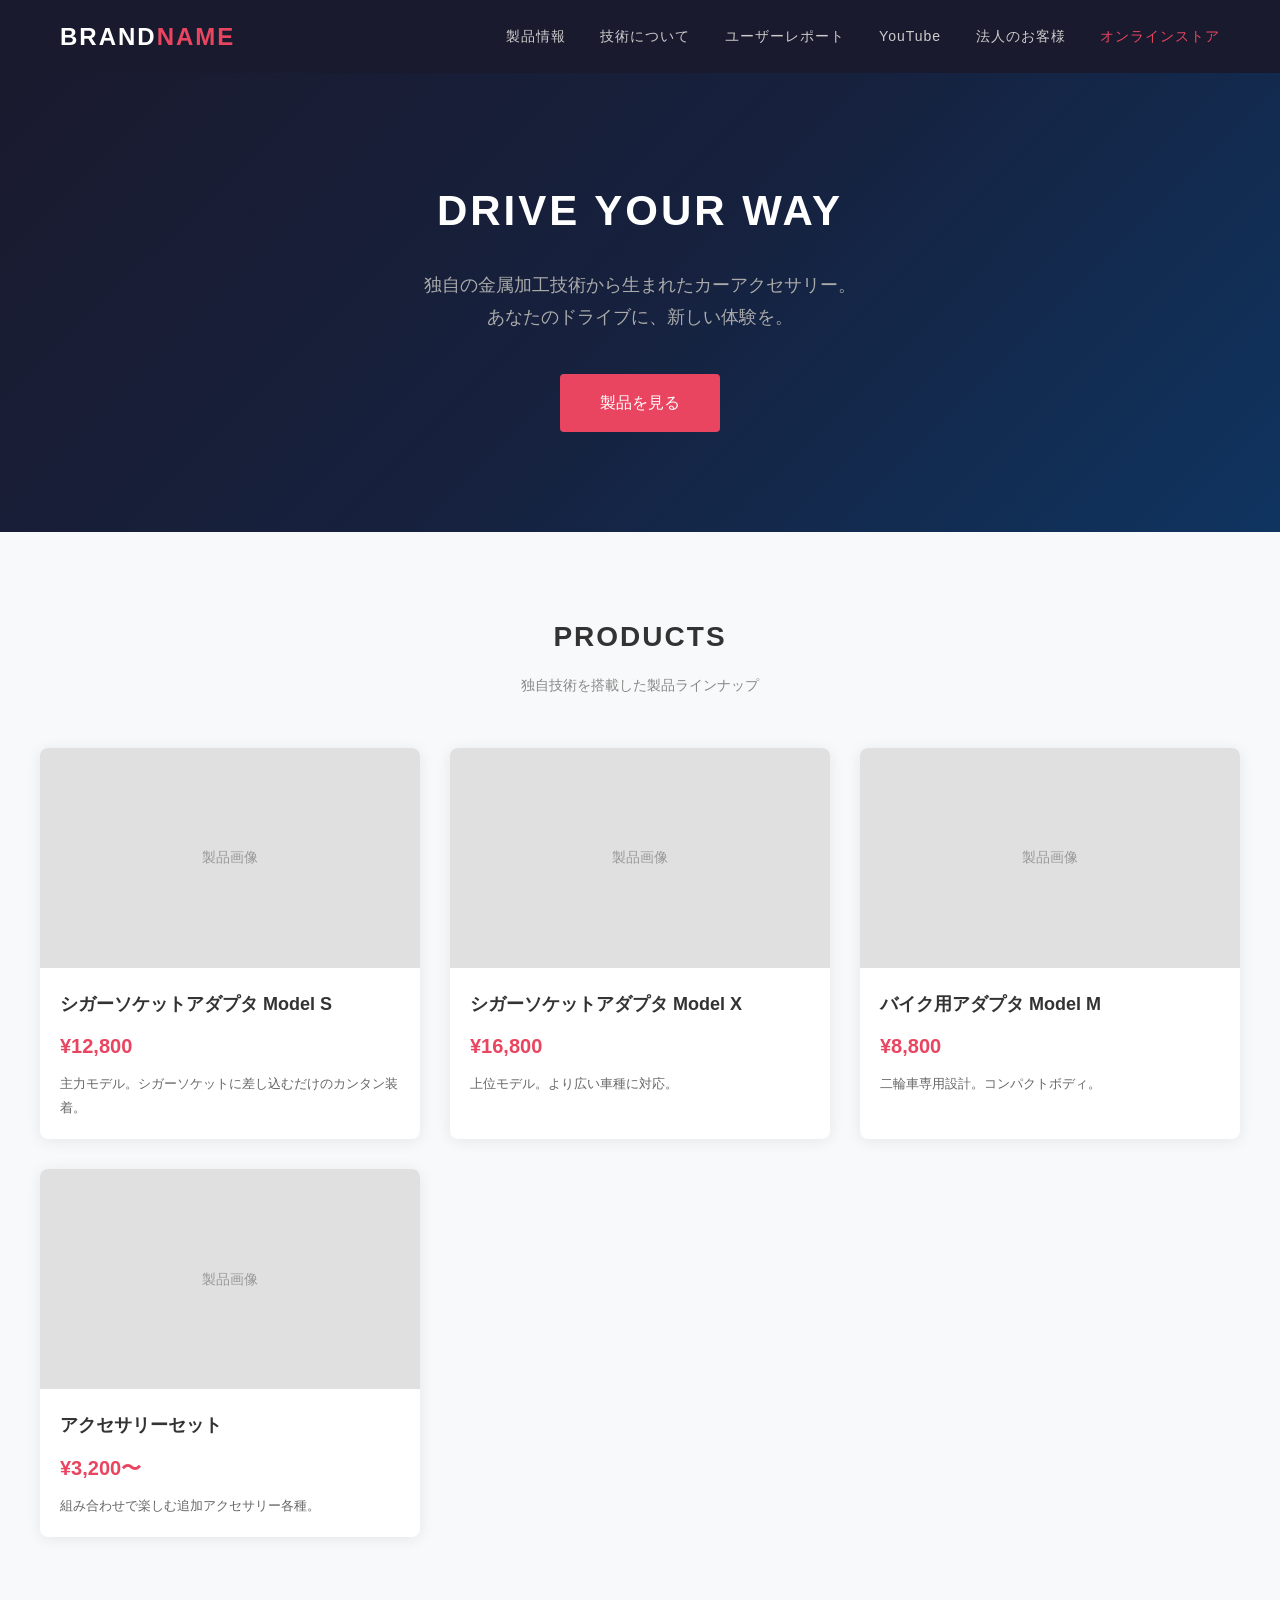
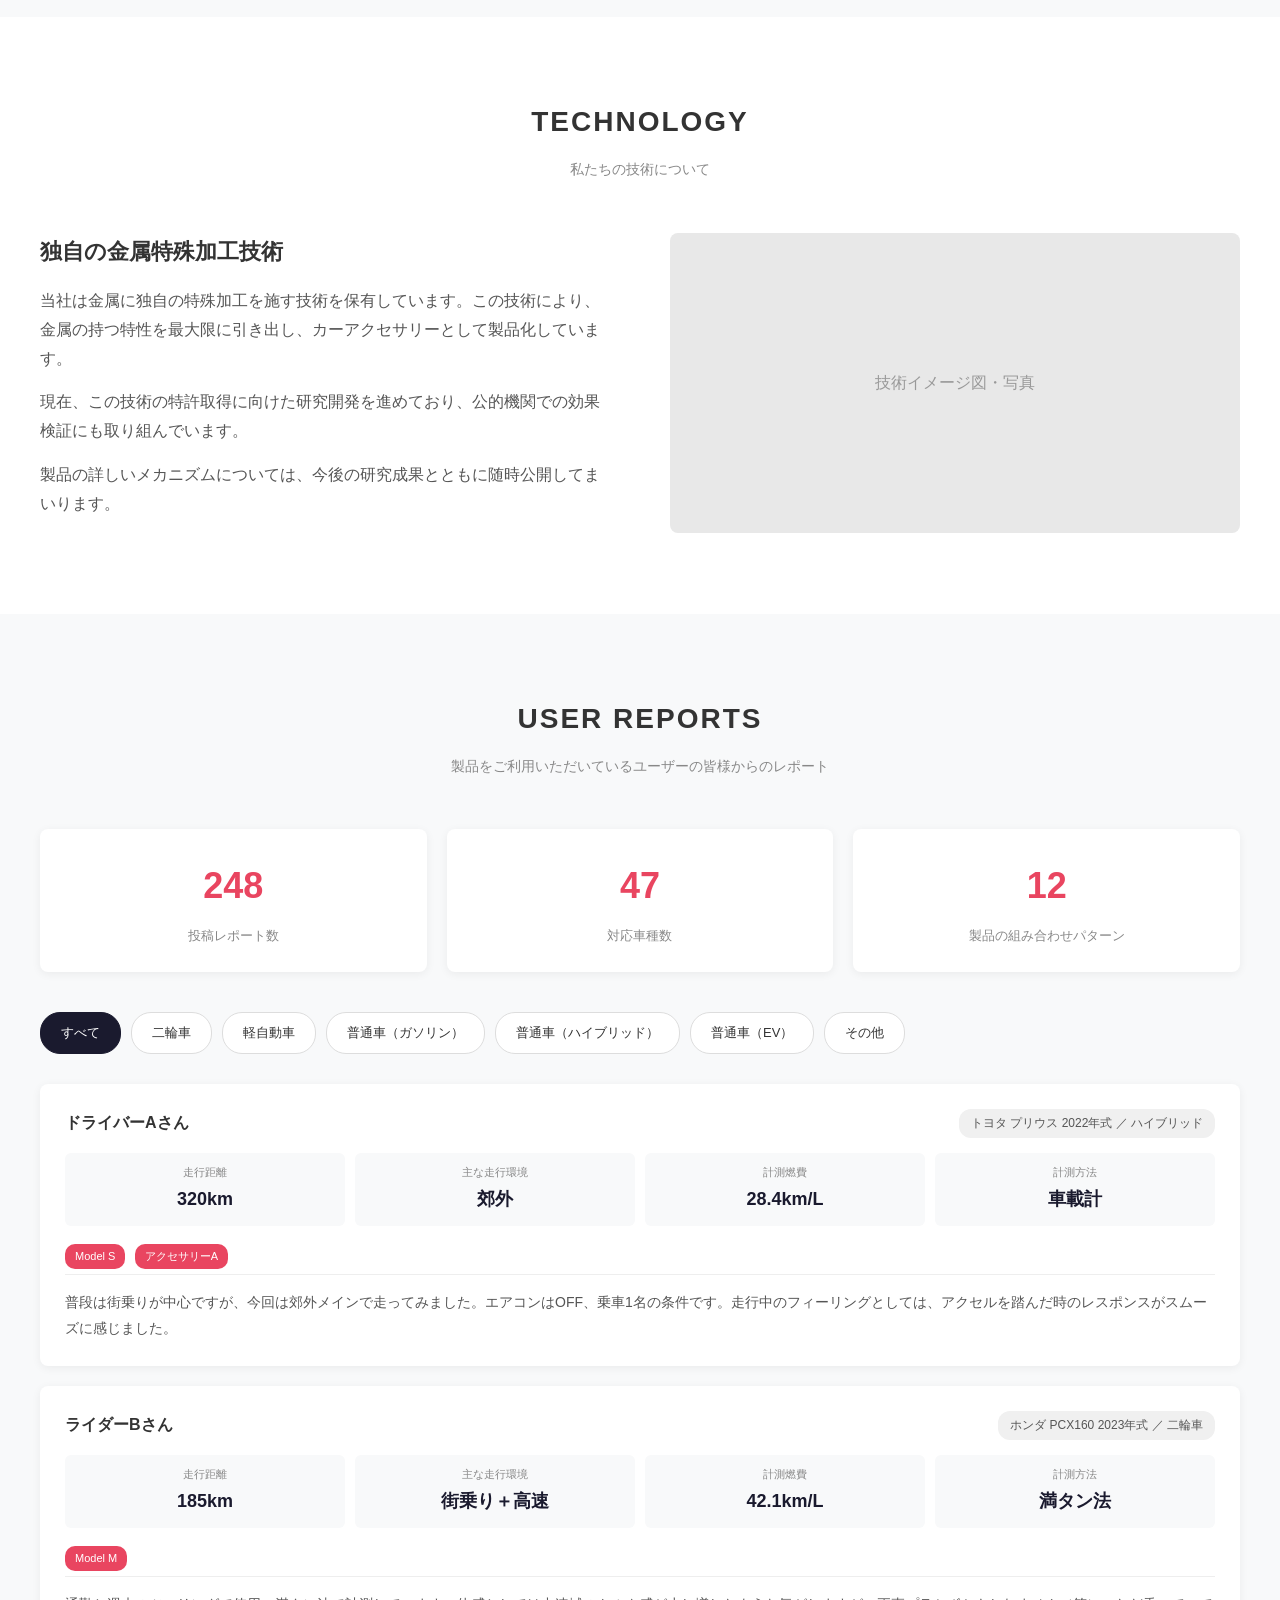
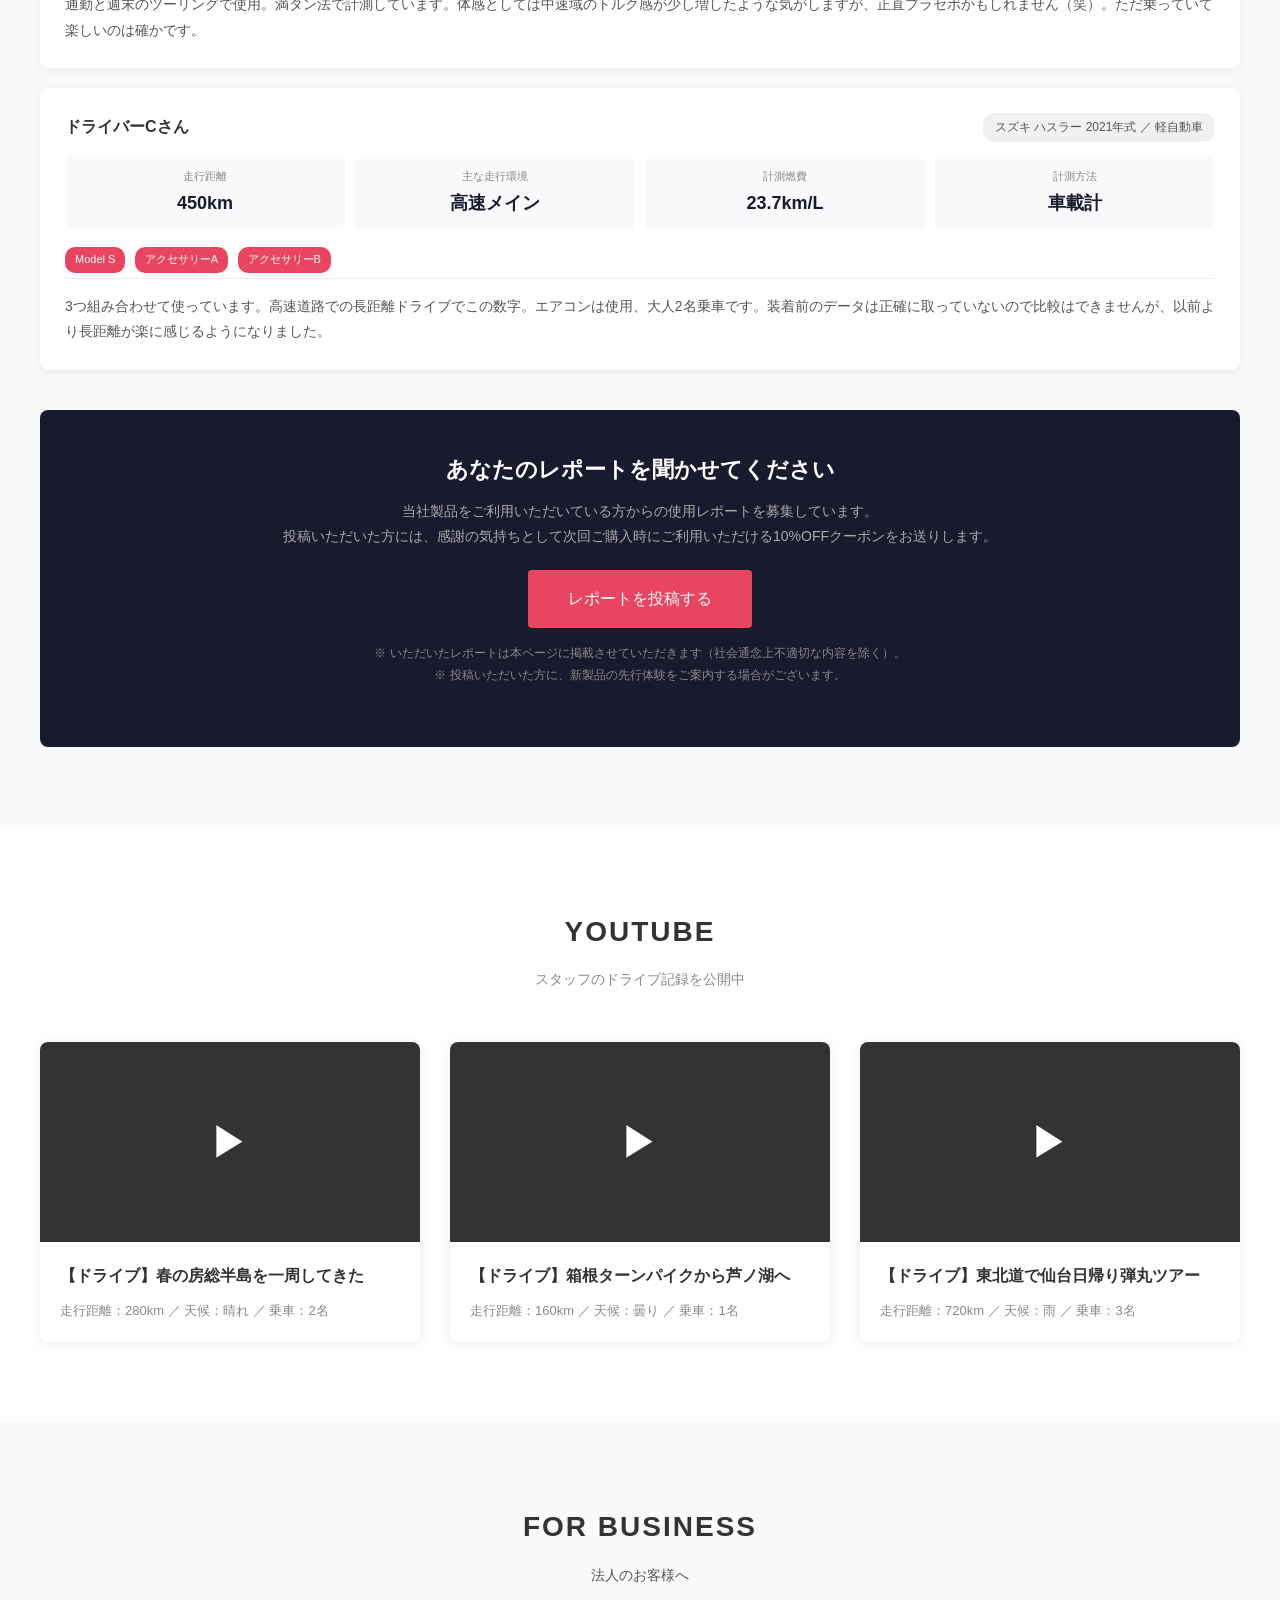
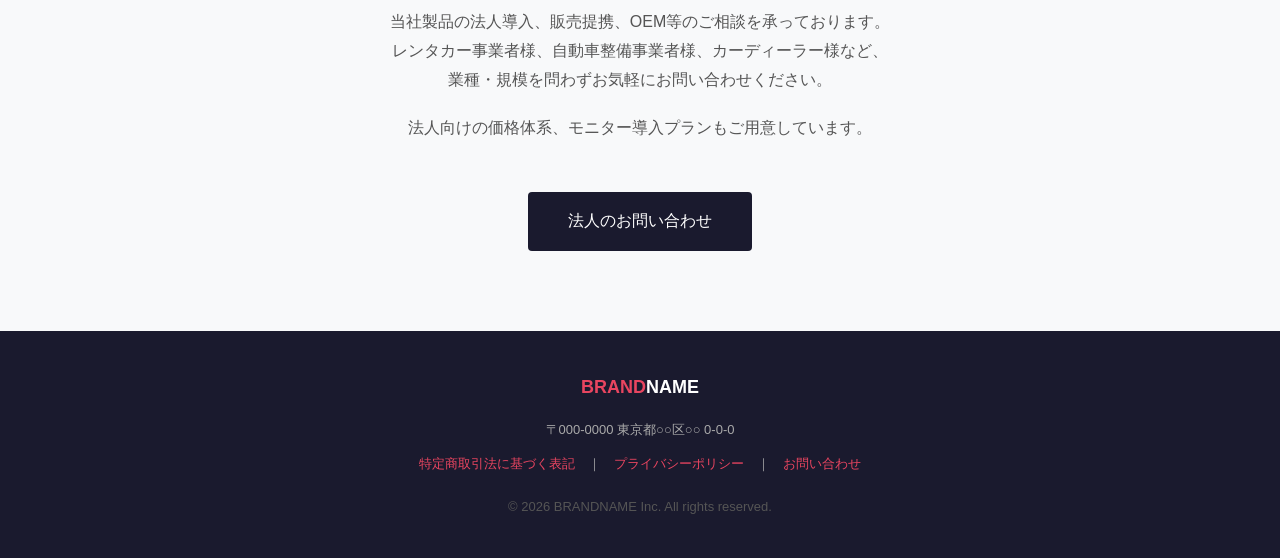
==== index.html @ f1cc8664 "Create index.html" ====
<!DOCTYPE html>
<html lang="ja">
<head>
<meta charset="UTF-8">
<meta name="viewport" content="width=device-width, initial-scale=1.0">
<title>【サンプル】ブランドサイト イメージ</title>
<style>
  * { margin: 0; padding: 0; box-sizing: border-box; }
  body { font-family: 'Helvetica Neue', Arial, 'Hiragino Kaku Gothic ProN', sans-serif; color: #333; line-height: 1.8; }
  
  /* ヘッダー */
  header { background: #1a1a2e; color: #fff; padding: 0; position: sticky; top: 0; z-index: 100; }
  .header-inner { max-width: 1200px; margin: 0 auto; display: flex; justify-content: space-between; align-items: center; padding: 15px 20px; }
  .logo { font-size: 24px; font-weight: bold; letter-spacing: 2px; color: #e94560; }
  .logo span { color: #fff; }
  nav a { color: #ccc; text-decoration: none; margin-left: 30px; font-size: 14px; letter-spacing: 1px; transition: color 0.3s; }
  nav a:hover { color: #e94560; }
  
  /* ヒーロー */
  .hero { background: linear-gradient(135deg, #1a1a2e 0%, #16213e 50%, #0f3460 100%); color: #fff; padding: 100px 20px; text-align: center; }
  .hero h1 { font-size: 42px; margin-bottom: 20px; letter-spacing: 3px; }
  .hero p { font-size: 18px; color: #aaa; max-width: 600px; margin: 0 auto 40px; }
  .hero-btn { display: inline-block; background: #e94560; color: #fff; padding: 15px 40px; text-decoration: none; border-radius: 4px; font-size: 16px; transition: background 0.3s; }
  .hero-btn:hover { background: #c73652; }
  
  /* セクション共通 */
  section { padding: 80px 20px; }
  .section-title { text-align: center; font-size: 28px; margin-bottom: 10px; letter-spacing: 2px; }
  .section-subtitle { text-align: center; color: #888; font-size: 14px; margin-bottom: 50px; }
  .container { max-width: 1200px; margin: 0 auto; }
  
  /* 製品セクション */
  .products-bg { background: #f8f9fa; }
  .product-grid { display: grid; grid-template-columns: repeat(auto-fit, minmax(280px, 1fr)); gap: 30px; }
  .product-card { background: #fff; border-radius: 8px; overflow: hidden; box-shadow: 0 2px 15px rgba(0,0,0,0.08); transition: transform 0.3s; }
  .product-card:hover { transform: translateY(-5px); }
  .product-img { width: 100%; height: 220px; background: #e0e0e0; display: flex; align-items: center; justify-content: center; color: #999; font-size: 14px; }
  .product-info { padding: 20px; }
  .product-info h3 { font-size: 18px; margin-bottom: 8px; }
  .product-info .price { color: #e94560; font-size: 20px; font-weight: bold; }
  .product-info p { color: #666; font-size: 13px; margin-top: 8px; }
  
  /* 技術セクション */
  .tech-content { display: flex; gap: 60px; align-items: center; flex-wrap: wrap; }
  .tech-text { flex: 1; min-width: 300px; }
  .tech-text h3 { font-size: 22px; margin-bottom: 15px; }
  .tech-text p { color: #555; margin-bottom: 15px; }
  .tech-visual { flex: 1; min-width: 300px; height: 300px; background: #e8e8e8; border-radius: 8px; display: flex; align-items: center; justify-content: center; color: #999; }
  
  /* ユーザーレポート（投稿コーナー） */
  .reports-bg { background: #f8f9fa; }
  .filter-bar { display: flex; gap: 10px; margin-bottom: 30px; flex-wrap: wrap; }
  .filter-btn { padding: 8px 20px; border: 1px solid #ddd; background: #fff; border-radius: 20px; cursor: pointer; font-size: 13px; transition: all 0.3s; }
  .filter-btn:hover, .filter-btn.active { background: #1a1a2e; color: #fff; border-color: #1a1a2e; }
  .report-list { display: grid; gap: 20px; }
  .report-card { background: #fff; border-radius: 8px; padding: 25px; box-shadow: 0 2px 10px rgba(0,0,0,0.06); }
  .report-header { display: flex; justify-content: space-between; align-items: center; margin-bottom: 15px; flex-wrap: wrap; gap: 10px; }
  .report-user { font-weight: bold; font-size: 16px; }
  .report-car { background: #f0f0f0; padding: 4px 12px; border-radius: 12px; font-size: 12px; color: #555; }
  .report-data { display: grid; grid-template-columns: repeat(auto-fit, minmax(150px, 1fr)); gap: 10px; margin-bottom: 15px; }
  .data-item { background: #f8f9fa; padding: 10px; border-radius: 6px; text-align: center; }
  .data-item .label { font-size: 11px; color: #888; }
  .data-item .value { font-size: 18px; font-weight: bold; color: #1a1a2e; }
  .report-comment { color: #555; font-size: 14px; border-top: 1px solid #eee; padding-top: 15px; }
  .report-products { margin-top: 10px; }
  .product-tag { display: inline-block; background: #e94560; color: #fff; padding: 3px 10px; border-radius: 10px; font-size: 11px; margin-right: 5px; margin-bottom: 5px; }
  .stats-summary { display: grid; grid-template-columns: repeat(auto-fit, minmax(200px, 1fr)); gap: 20px; margin-bottom: 40px; }
  .stat-card { background: #fff; border-radius: 8px; padding: 25px; text-align: center; box-shadow: 0 2px 10px rgba(0,0,0,0.06); }
  .stat-card .stat-number { font-size: 36px; font-weight: bold; color: #e94560; }
  .stat-card .stat-label { font-size: 13px; color: #888; margin-top: 5px; }
  .submit-banner { background: #1a1a2e; color: #fff; border-radius: 8px; padding: 40px; text-align: center; margin-top: 40px; }
  .submit-banner h3 { font-size: 22px; margin-bottom: 10px; }
  .submit-banner p { color: #aaa; margin-bottom: 20px; font-size: 14px; }
  .submit-banner .note { font-size: 12px; color: #888; margin-top: 15px; }
  
  /* BtoB */
  .btob-content { text-align: center; max-width: 700px; margin: 0 auto; }
  .btob-content p { color: #555; margin-bottom: 20px; }
  .btob-btn { display: inline-block; background: #1a1a2e; color: #fff; padding: 15px 40px; text-decoration: none; border-radius: 4px; font-size: 16px; transition: background 0.3s; }
  .btob-btn:hover { background: #0f3460; }
  
  /* YouTube */
  .yt-grid { display: grid; grid-template-columns: repeat(auto-fit, minmax(350px, 1fr)); gap: 30px; }
  .yt-card { background: #fff; border-radius: 8px; overflow: hidden; box-shadow: 0 2px 15px rgba(0,0,0,0.08); }
  .yt-thumb { width: 100%; height: 200px; background: #333; display: flex; align-items: center; justify-content: center; color: #fff; font-size: 40px; }
  .yt-info { padding: 20px; }
  .yt-info h3 { font-size: 16px; margin-bottom: 8px; }
  .yt-info p { color: #888; font-size: 13px; }
  
  /* フッター */
  footer { background: #1a1a2e; color: #aaa; padding: 40px 20px; text-align: center; font-size: 13px; }
  footer a { color: #e94560; text-decoration: none; }
  
  /* レスポンシブ */
  @media (max-width: 768px) {
    .hero h1 { font-size: 28px; }
    .header-inner { flex-direction: column; gap: 10px; }
    nav a { margin-left: 15px; font-size: 12px; }
    .tech-content { flex-direction: column; }
  }
</style>
</head>
<body>

<!-- ヘッダー -->
<header>
  <div class="header-inner">
    <div class="logo"><span>BRAND</span>NAME</div>
    <nav>
      <a href="#products">製品情報</a>
      <a href="#technology">技術について</a>
      <a href="#reports">ユーザーレポート</a>
      <a href="#youtube">YouTube</a>
      <a href="#btob">法人のお客様</a>
      <a href="#" style="color:#e94560;">オンラインストア</a>
    </nav>
  </div>
</header>

<!-- ヒーロー -->
<div class="hero">
  <h1>DRIVE YOUR WAY</h1>
  <p>独自の金属加工技術から生まれたカーアクセサリー。<br>あなたのドライブに、新しい体験を。</p>
  <a href="#products" class="hero-btn">製品を見る</a>
</div>

<!-- 製品セクション -->
<section id="products" class="products-bg">
  <div class="container">
    <h2 class="section-title">PRODUCTS</h2>
    <p class="section-subtitle">独自技術を搭載した製品ラインナップ</p>
    <div class="product-grid">
      <div class="product-card">
        <div class="product-img">製品画像</div>
        <div class="product-info">
          <h3>シガーソケットアダプタ Model S</h3>
          <div class="price">¥12,800</div>
          <p>主力モデル。シガーソケットに差し込むだけのカンタン装着。</p>
        </div>
      </div>
      <div class="product-card">
        <div class="product-img">製品画像</div>
        <div class="product-info">
          <h3>シガーソケットアダプタ Model X</h3>
          <div class="price">¥16,800</div>
          <p>上位モデル。より広い車種に対応。</p>
        </div>
      </div>
      <div class="product-card">
        <div class="product-img">製品画像</div>
        <div class="product-info">
          <h3>バイク用アダプタ Model M</h3>
          <div class="price">¥8,800</div>
          <p>二輪車専用設計。コンパクトボディ。</p>
        </div>
      </div>
      <div class="product-card">
        <div class="product-img">製品画像</div>
        <div class="product-info">
          <h3>アクセサリーセット</h3>
          <div class="price">¥3,200〜</div>
          <p>組み合わせで楽しむ追加アクセサリー各種。</p>
        </div>
      </div>
    </div>
  </div>
</section>

<!-- 技術セクション -->
<section id="technology">
  <div class="container">
    <h2 class="section-title">TECHNOLOGY</h2>
    <p class="section-subtitle">私たちの技術について</p>
    <div class="tech-content">
      <div class="tech-text">
        <h3>独自の金属特殊加工技術</h3>
        <p>当社は金属に独自の特殊加工を施す技術を保有しています。この技術により、金属の持つ特性を最大限に引き出し、カーアクセサリーとして製品化しています。</p>
        <p>現在、この技術の特許取得に向けた研究開発を進めており、公的機関での効果検証にも取り組んでいます。</p>
        <p>製品の詳しいメカニズムについては、今後の研究成果とともに随時公開してまいります。</p>
      </div>
      <div class="tech-visual">技術イメージ図・写真</div>
    </div>
  </div>
</section>

<!-- ユーザーレポート（投稿コーナー） -->
<section id="reports" class="reports-bg">
  <div class="container">
    <h2 class="section-title">USER REPORTS</h2>
    <p class="section-subtitle">製品をご利用いただいているユーザーの皆様からのレポート</p>
    
    <!-- 統計サマリー -->
    <div class="stats-summary">
      <div class="stat-card">
        <div class="stat-number">248</div>
        <div class="stat-label">投稿レポート数</div>
      </div>
      <div class="stat-card">
        <div class="stat-number">47</div>
        <div class="stat-label">対応車種数</div>
      </div>
      <div class="stat-card">
        <div class="stat-number">12</div>
        <div class="stat-label">製品の組み合わせパターン</div>
      </div>
    </div>

    <!-- フィルター -->
    <div class="filter-bar">
      <span class="filter-btn active">すべて</span>
      <span class="filter-btn">二輪車</span>
      <span class="filter-btn">軽自動車</span>
      <span class="filter-btn">普通車（ガソリン）</span>
      <span class="filter-btn">普通車（ハイブリッド）</span>
      <span class="filter-btn">普通車（EV）</span>
      <span class="filter-btn">その他</span>
    </div>
    
    <!-- レポート一覧 -->
    <div class="report-list">
      <div class="report-card">
        <div class="report-header">
          <span class="report-user">ドライバーAさん</span>
          <span class="report-car">トヨタ プリウス 2022年式 ／ ハイブリッド</span>
        </div>
        <div class="report-data">
          <div class="data-item">
            <div class="label">走行距離</div>
            <div class="value">320km</div>
          </div>
          <div class="data-item">
            <div class="label">主な走行環境</div>
            <div class="value">郊外</div>
          </div>
          <div class="data-item">
            <div class="label">計測燃費</div>
            <div class="value">28.4km/L</div>
          </div>
          <div class="data-item">
            <div class="label">計測方法</div>
            <div class="value">車載計</div>
          </div>
        </div>
        <div class="report-products">
          <span class="product-tag">Model S</span>
          <span class="product-tag">アクセサリーA</span>
        </div>
        <div class="report-comment">
          普段は街乗りが中心ですが、今回は郊外メインで走ってみました。エアコンはOFF、乗車1名の条件です。走行中のフィーリングとしては、アクセルを踏んだ時のレスポンスがスムーズに感じました。
        </div>
      </div>

      <div class="report-card">
        <div class="report-header">
          <span class="report-user">ライダーBさん</span>
          <span class="report-car">ホンダ PCX160 2023年式 ／ 二輪車</span>
        </div>
        <div class="report-data">
          <div class="data-item">
            <div class="label">走行距離</div>
            <div class="value">185km</div>
          </div>
          <div class="data-item">
            <div class="label">主な走行環境</div>
            <div class="value">街乗り＋高速</div>
          </div>
          <div class="data-item">
            <div class="label">計測燃費</div>
            <div class="value">42.1km/L</div>
          </div>
          <div class="data-item">
            <div class="label">計測方法</div>
            <div class="value">満タン法</div>
          </div>
        </div>
        <div class="report-products">
          <span class="product-tag">Model M</span>
        </div>
        <div class="report-comment">
          通勤と週末のツーリングで使用。満タン法で計測しています。体感としては中速域のトルク感が少し増したような気がしますが、正直プラセボかもしれません（笑）。ただ乗っていて楽しいのは確かです。
        </div>
      </div>

      <div class="report-card">
        <div class="report-header">
          <span class="report-user">ドライバーCさん</span>
          <span class="report-car">スズキ ハスラー 2021年式 ／ 軽自動車</span>
        </div>
        <div class="report-data">
          <div class="data-item">
            <div class="label">走行距離</div>
            <div class="value">450km</div>
          </div>
          <div class="data-item">
            <div class="label">主な走行環境</div>
            <div class="value">高速メイン</div>
          </div>
          <div class="data-item">
            <div class="label">計測燃費</div>
            <div class="value">23.7km/L</div>
          </div>
          <div class="data-item">
            <div class="label">計測方法</div>
            <div class="value">車載計</div>
          </div>
        </div>
        <div class="report-products">
          <span class="product-tag">Model S</span>
          <span class="product-tag">アクセサリーA</span>
          <span class="product-tag">アクセサリーB</span>
        </div>
        <div class="report-comment">
          3つ組み合わせて使っています。高速道路での長距離ドライブでこの数字。エアコンは使用、大人2名乗車です。装着前のデータは正確に取っていないので比較はできませんが、以前より長距離が楽に感じるようになりました。
        </div>
      </div>
    </div>

    <!-- 投稿募集バナー -->
    <div class="submit-banner">
      <h3>あなたのレポートを聞かせてください</h3>
      <p>当社製品をご利用いただいている方からの使用レポートを募集しています。<br>投稿いただいた方には、感謝の気持ちとして次回ご購入時にご利用いただける10%OFFクーポンをお送りします。</p>
      <a href="#" class="hero-btn">レポートを投稿する</a>
      <p class="note">※ いただいたレポートは本ページに掲載させていただきます（社会通念上不適切な内容を除く）。<br>※ 投稿いただいた方に、新製品の先行体験をご案内する場合がございます。</p>
    </div>
  </div>
</section>

<!-- YouTube -->
<section id="youtube">
  <div class="container">
    <h2 class="section-title">YOUTUBE</h2>
    <p class="section-subtitle">スタッフのドライブ記録を公開中</p>
    <div class="yt-grid">
      <div class="yt-card">
        <div class="yt-thumb">▶</div>
        <div class="yt-info">
          <h3>【ドライブ】春の房総半島を一周してきた</h3>
          <p>走行距離：280km ／ 天候：晴れ ／ 乗車：2名</p>
        </div>
      </div>
      <div class="yt-card">
        <div class="yt-thumb">▶</div>
        <div class="yt-info">
          <h3>【ドライブ】箱根ターンパイクから芦ノ湖へ</h3>
          <p>走行距離：160km ／ 天候：曇り ／ 乗車：1名</p>
        </div>
      </div>
      <div class="yt-card">
        <div class="yt-thumb">▶</div>
        <div class="yt-info">
          <h3>【ドライブ】東北道で仙台日帰り弾丸ツアー</h3>
          <p>走行距離：720km ／ 天候：雨 ／ 乗車：3名</p>
        </div>
      </div>
    </div>
  </div>
</section>

<!-- BtoB -->
<section id="btob" class="products-bg">
  <div class="container">
    <div class="btob-content">
      <h2 class="section-title">FOR BUSINESS</h2>
      <p class="section-subtitle">法人のお客様へ</p>
      <p>当社製品の法人導入、販売提携、OEM等のご相談を承っております。<br>レンタカー事業者様、自動車整備事業者様、カーディーラー様など、<br>業種・規模を問わずお気軽にお問い合わせください。</p>
      <p>法人向けの価格体系、モニター導入プランもご用意しています。</p>
      <br>
      <a href="#" class="btob-btn">法人のお問い合わせ</a>
    </div>
  </div>
</section>

<!-- フッター -->
<footer>
  <p style="margin-bottom:15px;"><span style="font-size:18px;font-weight:bold;color:#e94560;">BRAND</span><span style="font-size:18px;font-weight:bold;color:#fff;">NAME</span></p>
  <p>〒000-0000 東京都○○区○○ 0-0-0</p>
  <p style="margin-top:10px;"><a href="#">特定商取引法に基づく表記</a>　｜　<a href="#">プライバシーポリシー</a>　｜　<a href="#">お問い合わせ</a></p>
  <p style="margin-top:20px;color:#555;">© 2026 BRANDNAME Inc. All rights reserved.</p>
</footer>

</body>
</html>
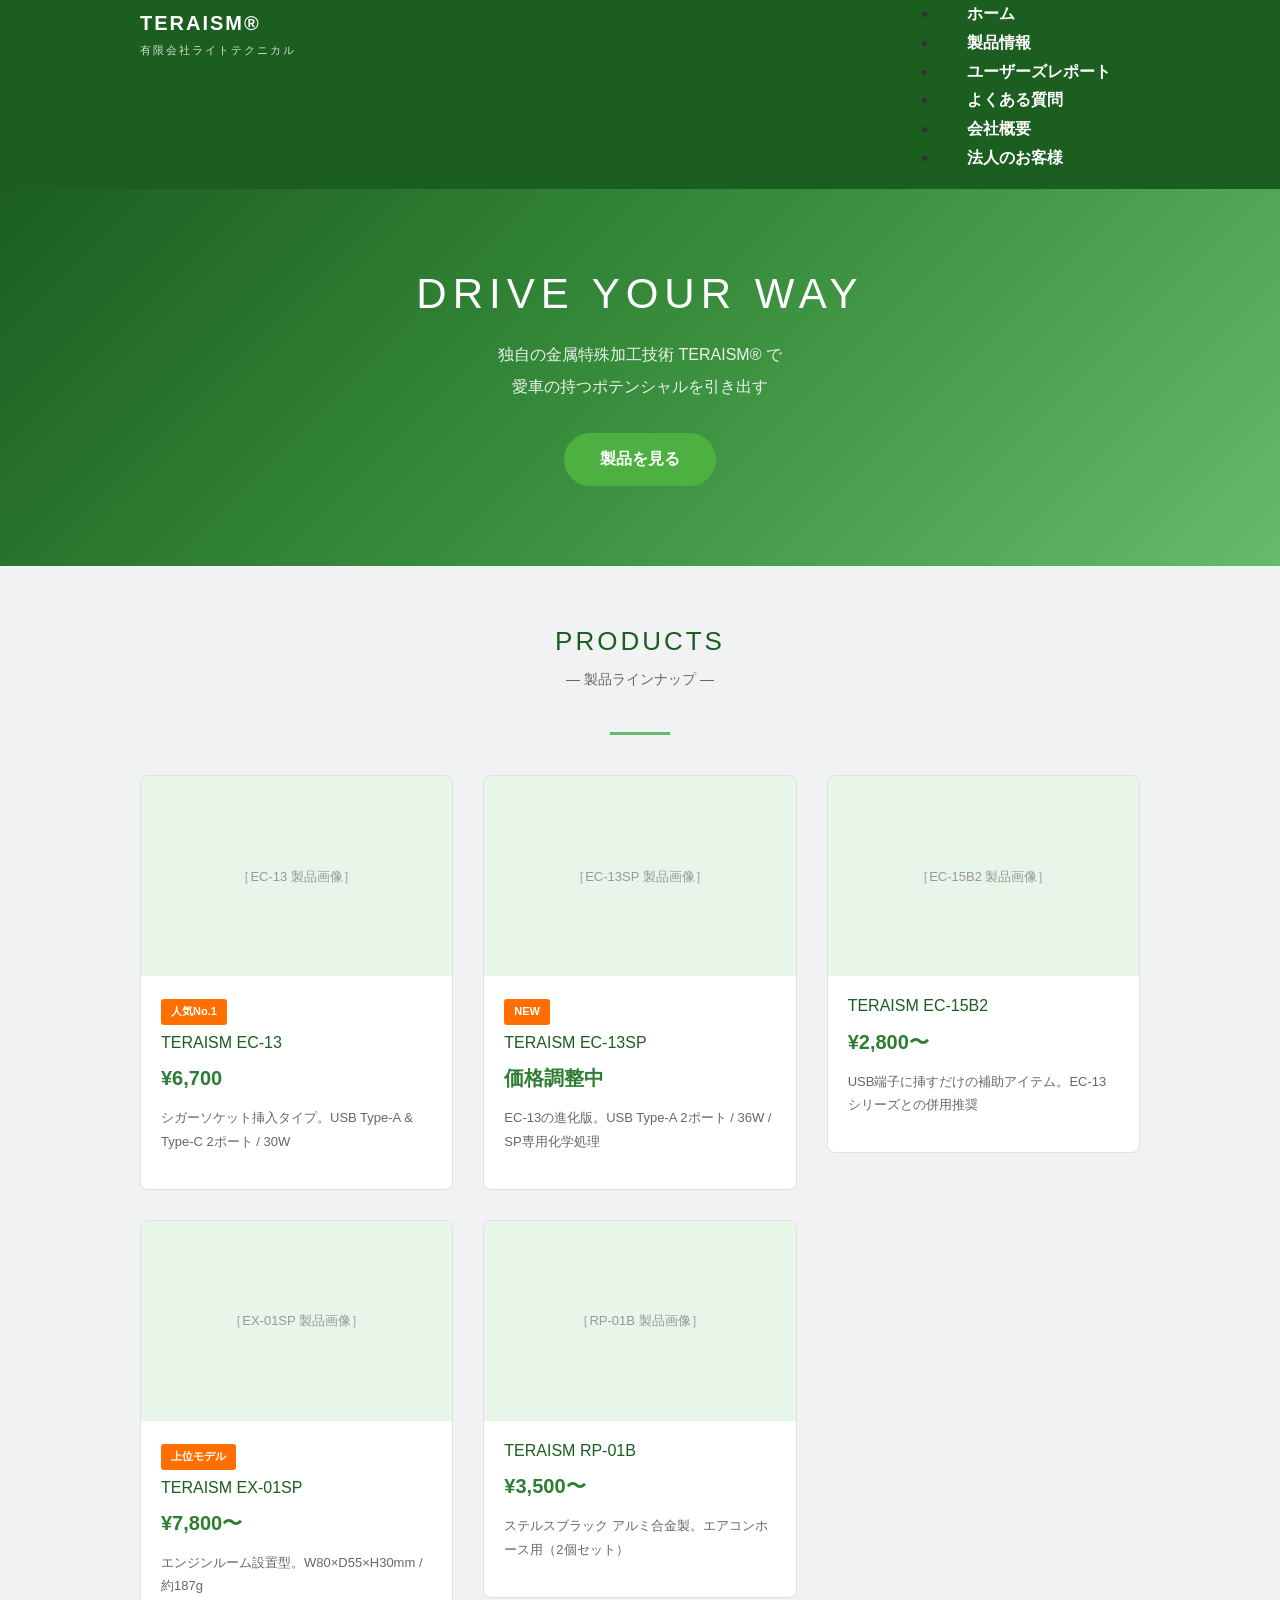
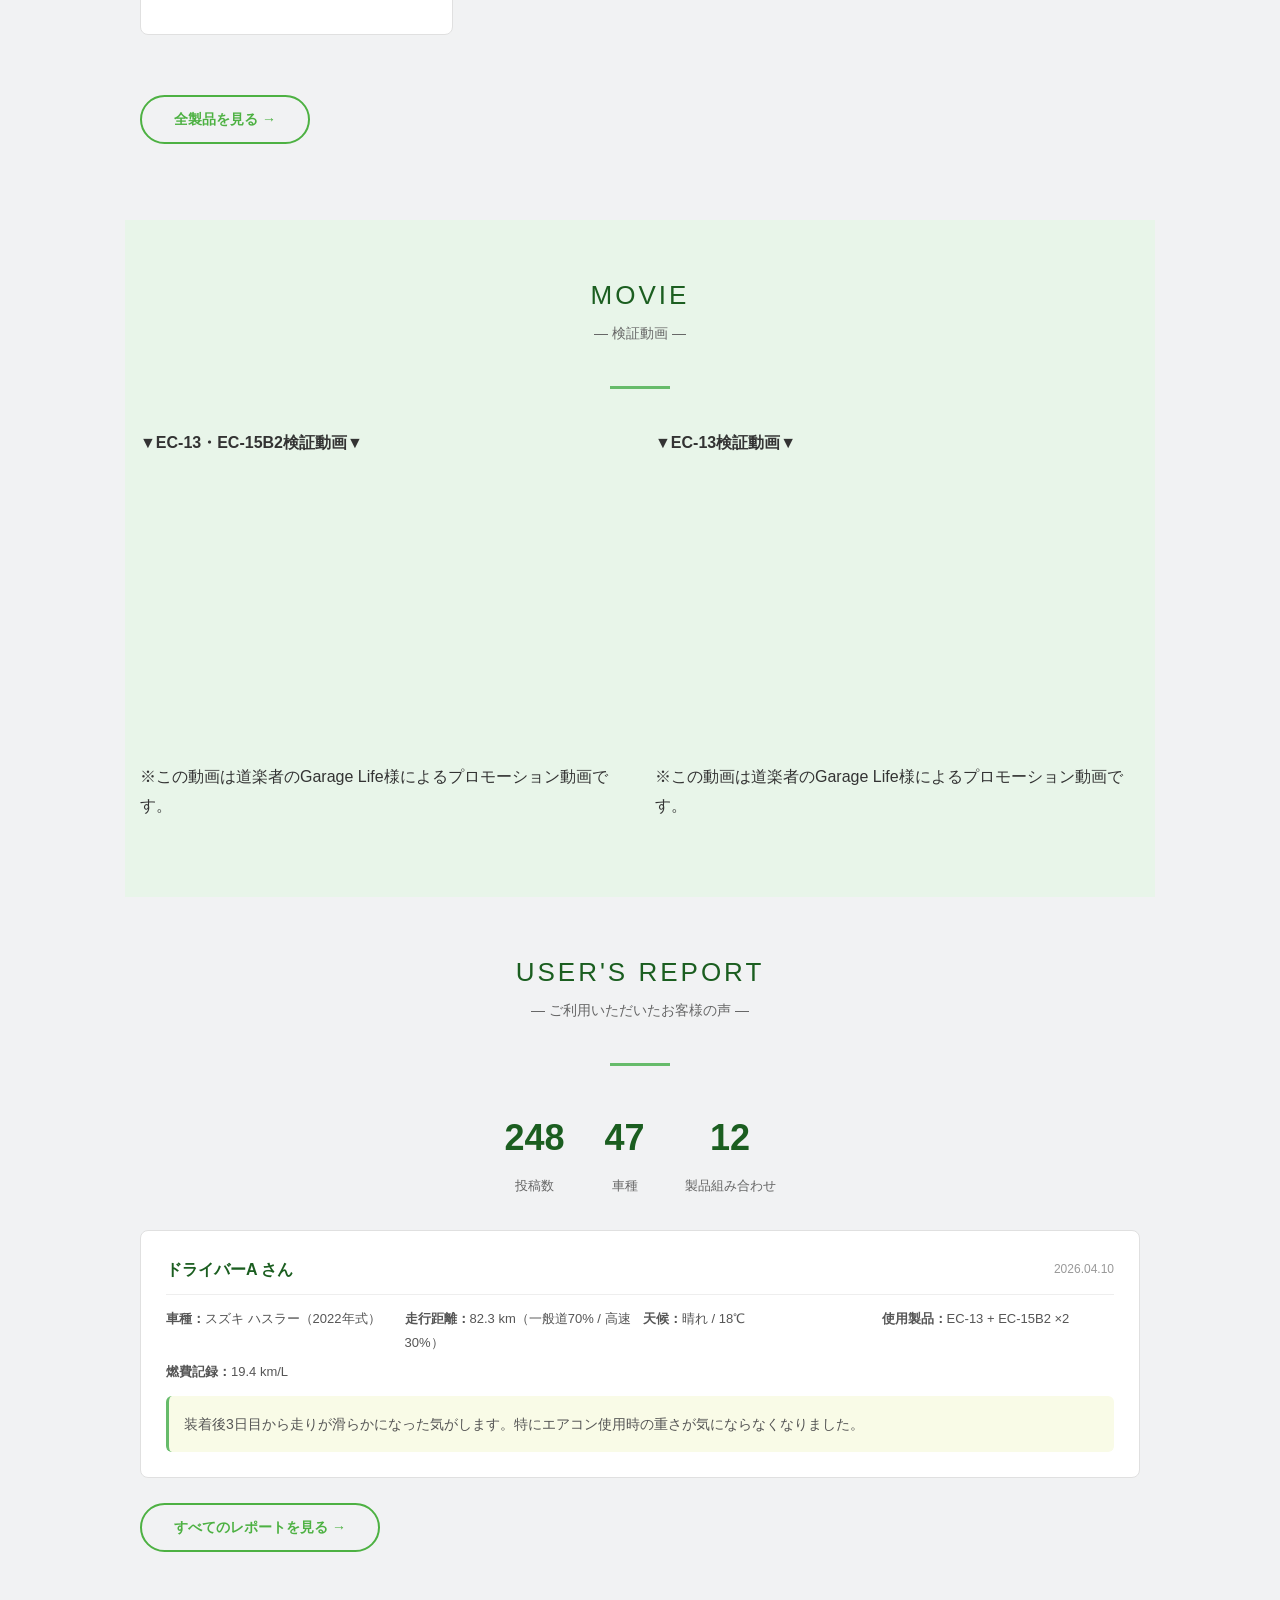
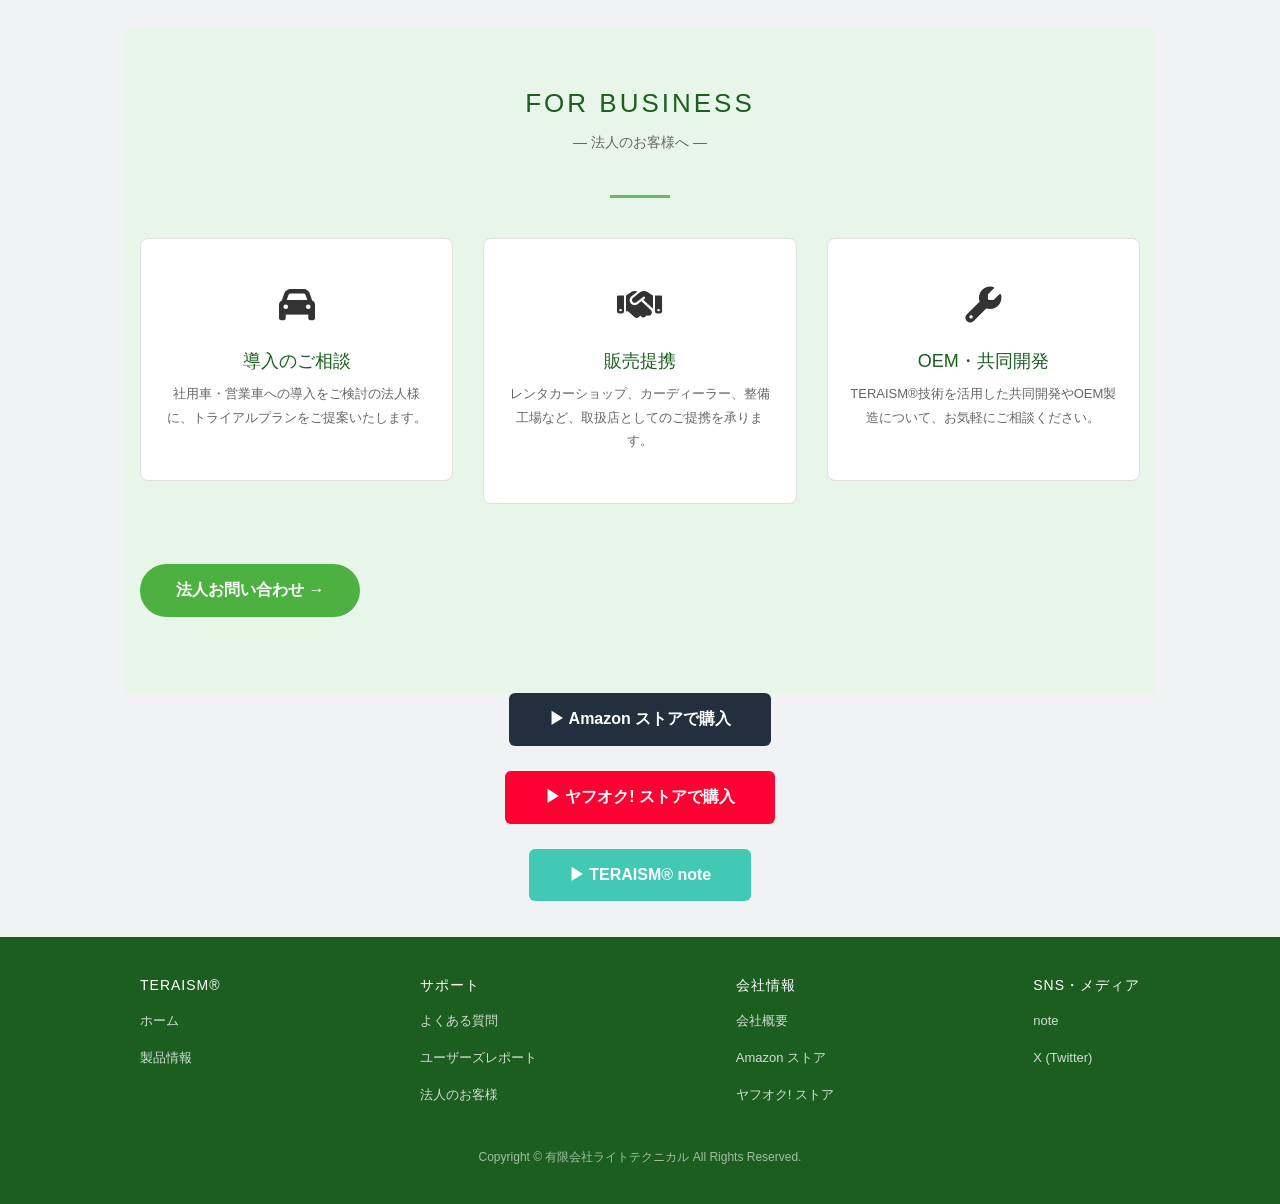
==== commit f5031f0b: "Add files via upload" ====
--- a/index.html
+++ b/index.html
@@ -1,382 +1,361 @@
-<!DOCTYPE html>
-<html lang="ja">
-<head>
-<meta charset="UTF-8">
-<meta name="viewport" content="width=device-width, initial-scale=1.0">
-<title>【サンプル】ブランドサイト イメージ</title>
-<style>
-  * { margin: 0; padding: 0; box-sizing: border-box; }
-  body { font-family: 'Helvetica Neue', Arial, 'Hiragino Kaku Gothic ProN', sans-serif; color: #333; line-height: 1.8; }
-  
-  /* ヘッダー */
-  header { background: #1a1a2e; color: #fff; padding: 0; position: sticky; top: 0; z-index: 100; }
-  .header-inner { max-width: 1200px; margin: 0 auto; display: flex; justify-content: space-between; align-items: center; padding: 15px 20px; }
-  .logo { font-size: 24px; font-weight: bold; letter-spacing: 2px; color: #e94560; }
-  .logo span { color: #fff; }
-  nav a { color: #ccc; text-decoration: none; margin-left: 30px; font-size: 14px; letter-spacing: 1px; transition: color 0.3s; }
-  nav a:hover { color: #e94560; }
-  
-  /* ヒーロー */
-  .hero { background: linear-gradient(135deg, #1a1a2e 0%, #16213e 50%, #0f3460 100%); color: #fff; padding: 100px 20px; text-align: center; }
-  .hero h1 { font-size: 42px; margin-bottom: 20px; letter-spacing: 3px; }
-  .hero p { font-size: 18px; color: #aaa; max-width: 600px; margin: 0 auto 40px; }
-  .hero-btn { display: inline-block; background: #e94560; color: #fff; padding: 15px 40px; text-decoration: none; border-radius: 4px; font-size: 16px; transition: background 0.3s; }
-  .hero-btn:hover { background: #c73652; }
-  
-  /* セクション共通 */
-  section { padding: 80px 20px; }
-  .section-title { text-align: center; font-size: 28px; margin-bottom: 10px; letter-spacing: 2px; }
-  .section-subtitle { text-align: center; color: #888; font-size: 14px; margin-bottom: 50px; }
-  .container { max-width: 1200px; margin: 0 auto; }
-  
-  /* 製品セクション */
-  .products-bg { background: #f8f9fa; }
-  .product-grid { display: grid; grid-template-columns: repeat(auto-fit, minmax(280px, 1fr)); gap: 30px; }
-  .product-card { background: #fff; border-radius: 8px; overflow: hidden; box-shadow: 0 2px 15px rgba(0,0,0,0.08); transition: transform 0.3s; }
-  .product-card:hover { transform: translateY(-5px); }
-  .product-img { width: 100%; height: 220px; background: #e0e0e0; display: flex; align-items: center; justify-content: center; color: #999; font-size: 14px; }
-  .product-info { padding: 20px; }
-  .product-info h3 { font-size: 18px; margin-bottom: 8px; }
-  .product-info .price { color: #e94560; font-size: 20px; font-weight: bold; }
-  .product-info p { color: #666; font-size: 13px; margin-top: 8px; }
-  
-  /* 技術セクション */
-  .tech-content { display: flex; gap: 60px; align-items: center; flex-wrap: wrap; }
-  .tech-text { flex: 1; min-width: 300px; }
-  .tech-text h3 { font-size: 22px; margin-bottom: 15px; }
-  .tech-text p { color: #555; margin-bottom: 15px; }
-  .tech-visual { flex: 1; min-width: 300px; height: 300px; background: #e8e8e8; border-radius: 8px; display: flex; align-items: center; justify-content: center; color: #999; }
-  
-  /* ユーザーレポート（投稿コーナー） */
-  .reports-bg { background: #f8f9fa; }
-  .filter-bar { display: flex; gap: 10px; margin-bottom: 30px; flex-wrap: wrap; }
-  .filter-btn { padding: 8px 20px; border: 1px solid #ddd; background: #fff; border-radius: 20px; cursor: pointer; font-size: 13px; transition: all 0.3s; }
-  .filter-btn:hover, .filter-btn.active { background: #1a1a2e; color: #fff; border-color: #1a1a2e; }
-  .report-list { display: grid; gap: 20px; }
-  .report-card { background: #fff; border-radius: 8px; padding: 25px; box-shadow: 0 2px 10px rgba(0,0,0,0.06); }
-  .report-header { display: flex; justify-content: space-between; align-items: center; margin-bottom: 15px; flex-wrap: wrap; gap: 10px; }
-  .report-user { font-weight: bold; font-size: 16px; }
-  .report-car { background: #f0f0f0; padding: 4px 12px; border-radius: 12px; font-size: 12px; color: #555; }
-  .report-data { display: grid; grid-template-columns: repeat(auto-fit, minmax(150px, 1fr)); gap: 10px; margin-bottom: 15px; }
-  .data-item { background: #f8f9fa; padding: 10px; border-radius: 6px; text-align: center; }
-  .data-item .label { font-size: 11px; color: #888; }
-  .data-item .value { font-size: 18px; font-weight: bold; color: #1a1a2e; }
-  .report-comment { color: #555; font-size: 14px; border-top: 1px solid #eee; padding-top: 15px; }
-  .report-products { margin-top: 10px; }
-  .product-tag { display: inline-block; background: #e94560; color: #fff; padding: 3px 10px; border-radius: 10px; font-size: 11px; margin-right: 5px; margin-bottom: 5px; }
-  .stats-summary { display: grid; grid-template-columns: repeat(auto-fit, minmax(200px, 1fr)); gap: 20px; margin-bottom: 40px; }
-  .stat-card { background: #fff; border-radius: 8px; padding: 25px; text-align: center; box-shadow: 0 2px 10px rgba(0,0,0,0.06); }
-  .stat-card .stat-number { font-size: 36px; font-weight: bold; color: #e94560; }
-  .stat-card .stat-label { font-size: 13px; color: #888; margin-top: 5px; }
-  .submit-banner { background: #1a1a2e; color: #fff; border-radius: 8px; padding: 40px; text-align: center; margin-top: 40px; }
-  .submit-banner h3 { font-size: 22px; margin-bottom: 10px; }
-  .submit-banner p { color: #aaa; margin-bottom: 20px; font-size: 14px; }
-  .submit-banner .note { font-size: 12px; color: #888; margin-top: 15px; }
-  
-  /* BtoB */
-  .btob-content { text-align: center; max-width: 700px; margin: 0 auto; }
-  .btob-content p { color: #555; margin-bottom: 20px; }
-  .btob-btn { display: inline-block; background: #1a1a2e; color: #fff; padding: 15px 40px; text-decoration: none; border-radius: 4px; font-size: 16px; transition: background 0.3s; }
-  .btob-btn:hover { background: #0f3460; }
-  
-  /* YouTube */
-  .yt-grid { display: grid; grid-template-columns: repeat(auto-fit, minmax(350px, 1fr)); gap: 30px; }
-  .yt-card { background: #fff; border-radius: 8px; overflow: hidden; box-shadow: 0 2px 15px rgba(0,0,0,0.08); }
-  .yt-thumb { width: 100%; height: 200px; background: #333; display: flex; align-items: center; justify-content: center; color: #fff; font-size: 40px; }
-  .yt-info { padding: 20px; }
-  .yt-info h3 { font-size: 16px; margin-bottom: 8px; }
-  .yt-info p { color: #888; font-size: 13px; }
-  
-  /* フッター */
-  footer { background: #1a1a2e; color: #aaa; padding: 40px 20px; text-align: center; font-size: 13px; }
-  footer a { color: #e94560; text-decoration: none; }
-  
-  /* レスポンシブ */
-  @media (max-width: 768px) {
-    .hero h1 { font-size: 28px; }
-    .header-inner { flex-direction: column; gap: 10px; }
-    nav a { margin-left: 15px; font-size: 12px; }
-    .tech-content { flex-direction: column; }
-  }
-</style>
-</head>
-<body>
-
-<!-- ヘッダー -->
-<header>
-  <div class="header-inner">
-    <div class="logo"><span>BRAND</span>NAME</div>
-    <nav>
-      <a href="#products">製品情報</a>
-      <a href="#technology">技術について</a>
-      <a href="#reports">ユーザーレポート</a>
-      <a href="#youtube">YouTube</a>
-      <a href="#btob">法人のお客様</a>
-      <a href="#" style="color:#e94560;">オンラインストア</a>
-    </nav>
-  </div>
-</header>
-
-<!-- ヒーロー -->
-<div class="hero">
-  <h1>DRIVE YOUR WAY</h1>
-  <p>独自の金属加工技術から生まれたカーアクセサリー。<br>あなたのドライブに、新しい体験を。</p>
-  <a href="#products" class="hero-btn">製品を見る</a>
-</div>
-
-<!-- 製品セクション -->
-<section id="products" class="products-bg">
-  <div class="container">
-    <h2 class="section-title">PRODUCTS</h2>
-    <p class="section-subtitle">独自技術を搭載した製品ラインナップ</p>
-    <div class="product-grid">
-      <div class="product-card">
-        <div class="product-img">製品画像</div>
-        <div class="product-info">
-          <h3>シガーソケットアダプタ Model S</h3>
-          <div class="price">¥12,800</div>
-          <p>主力モデル。シガーソケットに差し込むだけのカンタン装着。</p>
-        </div>
-      </div>
-      <div class="product-card">
-        <div class="product-img">製品画像</div>
-        <div class="product-info">
-          <h3>シガーソケットアダプタ Model X</h3>
-          <div class="price">¥16,800</div>
-          <p>上位モデル。より広い車種に対応。</p>
-        </div>
-      </div>
-      <div class="product-card">
-        <div class="product-img">製品画像</div>
-        <div class="product-info">
-          <h3>バイク用アダプタ Model M</h3>
-          <div class="price">¥8,800</div>
-          <p>二輪車専用設計。コンパクトボディ。</p>
-        </div>
-      </div>
-      <div class="product-card">
-        <div class="product-img">製品画像</div>
-        <div class="product-info">
-          <h3>アクセサリーセット</h3>
-          <div class="price">¥3,200〜</div>
-          <p>組み合わせで楽しむ追加アクセサリー各種。</p>
-        </div>
-      </div>
-    </div>
-  </div>
-</section>
-
-<!-- 技術セクション -->
-<section id="technology">
-  <div class="container">
-    <h2 class="section-title">TECHNOLOGY</h2>
-    <p class="section-subtitle">私たちの技術について</p>
-    <div class="tech-content">
-      <div class="tech-text">
-        <h3>独自の金属特殊加工技術</h3>
-        <p>当社は金属に独自の特殊加工を施す技術を保有しています。この技術により、金属の持つ特性を最大限に引き出し、カーアクセサリーとして製品化しています。</p>
-        <p>現在、この技術の特許取得に向けた研究開発を進めており、公的機関での効果検証にも取り組んでいます。</p>
-        <p>製品の詳しいメカニズムについては、今後の研究成果とともに随時公開してまいります。</p>
-      </div>
-      <div class="tech-visual">技術イメージ図・写真</div>
-    </div>
-  </div>
-</section>
-
-<!-- ユーザーレポート（投稿コーナー） -->
-<section id="reports" class="reports-bg">
-  <div class="container">
-    <h2 class="section-title">USER REPORTS</h2>
-    <p class="section-subtitle">製品をご利用いただいているユーザーの皆様からのレポート</p>
-    
-    <!-- 統計サマリー -->
-    <div class="stats-summary">
-      <div class="stat-card">
-        <div class="stat-number">248</div>
-        <div class="stat-label">投稿レポート数</div>
-      </div>
-      <div class="stat-card">
-        <div class="stat-number">47</div>
-        <div class="stat-label">対応車種数</div>
-      </div>
-      <div class="stat-card">
-        <div class="stat-number">12</div>
-        <div class="stat-label">製品の組み合わせパターン</div>
-      </div>
-    </div>
-
-    <!-- フィルター -->
-    <div class="filter-bar">
-      <span class="filter-btn active">すべて</span>
-      <span class="filter-btn">二輪車</span>
-      <span class="filter-btn">軽自動車</span>
-      <span class="filter-btn">普通車（ガソリン）</span>
-      <span class="filter-btn">普通車（ハイブリッド）</span>
-      <span class="filter-btn">普通車（EV）</span>
-      <span class="filter-btn">その他</span>
-    </div>
-    
-    <!-- レポート一覧 -->
-    <div class="report-list">
-      <div class="report-card">
-        <div class="report-header">
-          <span class="report-user">ドライバーAさん</span>
-          <span class="report-car">トヨタ プリウス 2022年式 ／ ハイブリッド</span>
-        </div>
-        <div class="report-data">
-          <div class="data-item">
-            <div class="label">走行距離</div>
-            <div class="value">320km</div>
-          </div>
-          <div class="data-item">
-            <div class="label">主な走行環境</div>
-            <div class="value">郊外</div>
-          </div>
-          <div class="data-item">
-            <div class="label">計測燃費</div>
-            <div class="value">28.4km/L</div>
-          </div>
-          <div class="data-item">
-            <div class="label">計測方法</div>
-            <div class="value">車載計</div>
-          </div>
-        </div>
-        <div class="report-products">
-          <span class="product-tag">Model S</span>
-          <span class="product-tag">アクセサリーA</span>
-        </div>
-        <div class="report-comment">
-          普段は街乗りが中心ですが、今回は郊外メインで走ってみました。エアコンはOFF、乗車1名の条件です。走行中のフィーリングとしては、アクセルを踏んだ時のレスポンスがスムーズに感じました。
-        </div>
-      </div>
-
-      <div class="report-card">
-        <div class="report-header">
-          <span class="report-user">ライダーBさん</span>
-          <span class="report-car">ホンダ PCX160 2023年式 ／ 二輪車</span>
-        </div>
-        <div class="report-data">
-          <div class="data-item">
-            <div class="label">走行距離</div>
-            <div class="value">185km</div>
-          </div>
-          <div class="data-item">
-            <div class="label">主な走行環境</div>
-            <div class="value">街乗り＋高速</div>
-          </div>
-          <div class="data-item">
-            <div class="label">計測燃費</div>
-            <div class="value">42.1km/L</div>
-          </div>
-          <div class="data-item">
-            <div class="label">計測方法</div>
-            <div class="value">満タン法</div>
-          </div>
-        </div>
-        <div class="report-products">
-          <span class="product-tag">Model M</span>
-        </div>
-        <div class="report-comment">
-          通勤と週末のツーリングで使用。満タン法で計測しています。体感としては中速域のトルク感が少し増したような気がしますが、正直プラセボかもしれません（笑）。ただ乗っていて楽しいのは確かです。
-        </div>
-      </div>
-
-      <div class="report-card">
-        <div class="report-header">
-          <span class="report-user">ドライバーCさん</span>
-          <span class="report-car">スズキ ハスラー 2021年式 ／ 軽自動車</span>
-        </div>
-        <div class="report-data">
-          <div class="data-item">
-            <div class="label">走行距離</div>
-            <div class="value">450km</div>
-          </div>
-          <div class="data-item">
-            <div class="label">主な走行環境</div>
-            <div class="value">高速メイン</div>
-          </div>
-          <div class="data-item">
-            <div class="label">計測燃費</div>
-            <div class="value">23.7km/L</div>
-          </div>
-          <div class="data-item">
-            <div class="label">計測方法</div>
-            <div class="value">車載計</div>
-          </div>
-        </div>
-        <div class="report-products">
-          <span class="product-tag">Model S</span>
-          <span class="product-tag">アクセサリーA</span>
-          <span class="product-tag">アクセサリーB</span>
-        </div>
-        <div class="report-comment">
-          3つ組み合わせて使っています。高速道路での長距離ドライブでこの数字。エアコンは使用、大人2名乗車です。装着前のデータは正確に取っていないので比較はできませんが、以前より長距離が楽に感じるようになりました。
-        </div>
-      </div>
-    </div>
-
-    <!-- 投稿募集バナー -->
-    <div class="submit-banner">
-      <h3>あなたのレポートを聞かせてください</h3>
-      <p>当社製品をご利用いただいている方からの使用レポートを募集しています。<br>投稿いただいた方には、感謝の気持ちとして次回ご購入時にご利用いただける10%OFFクーポンをお送りします。</p>
-      <a href="#" class="hero-btn">レポートを投稿する</a>
-      <p class="note">※ いただいたレポートは本ページに掲載させていただきます（社会通念上不適切な内容を除く）。<br>※ 投稿いただいた方に、新製品の先行体験をご案内する場合がございます。</p>
-    </div>
-  </div>
-</section>
-
-<!-- YouTube -->
-<section id="youtube">
-  <div class="container">
-    <h2 class="section-title">YOUTUBE</h2>
-    <p class="section-subtitle">スタッフのドライブ記録を公開中</p>
-    <div class="yt-grid">
-      <div class="yt-card">
-        <div class="yt-thumb">▶</div>
-        <div class="yt-info">
-          <h3>【ドライブ】春の房総半島を一周してきた</h3>
-          <p>走行距離：280km ／ 天候：晴れ ／ 乗車：2名</p>
-        </div>
-      </div>
-      <div class="yt-card">
-        <div class="yt-thumb">▶</div>
-        <div class="yt-info">
-          <h3>【ドライブ】箱根ターンパイクから芦ノ湖へ</h3>
-          <p>走行距離：160km ／ 天候：曇り ／ 乗車：1名</p>
-        </div>
-      </div>
-      <div class="yt-card">
-        <div class="yt-thumb">▶</div>
-        <div class="yt-info">
-          <h3>【ドライブ】東北道で仙台日帰り弾丸ツアー</h3>
-          <p>走行距離：720km ／ 天候：雨 ／ 乗車：3名</p>
-        </div>
-      </div>
-    </div>
-  </div>
-</section>
-
-<!-- BtoB -->
-<section id="btob" class="products-bg">
-  <div class="container">
-    <div class="btob-content">
-      <h2 class="section-title">FOR BUSINESS</h2>
-      <p class="section-subtitle">法人のお客様へ</p>
-      <p>当社製品の法人導入、販売提携、OEM等のご相談を承っております。<br>レンタカー事業者様、自動車整備事業者様、カーディーラー様など、<br>業種・規模を問わずお気軽にお問い合わせください。</p>
-      <p>法人向けの価格体系、モニター導入プランもご用意しています。</p>
-      <br>
-      <a href="#" class="btob-btn">法人のお問い合わせ</a>
-    </div>
-  </div>
-</section>
-
-<!-- フッター -->
-<footer>
-  <p style="margin-bottom:15px;"><span style="font-size:18px;font-weight:bold;color:#e94560;">BRAND</span><span style="font-size:18px;font-weight:bold;color:#fff;">NAME</span></p>
-  <p>〒000-0000 東京都○○区○○ 0-0-0</p>
-  <p style="margin-top:10px;"><a href="#">特定商取引法に基づく表記</a>　｜　<a href="#">プライバシーポリシー</a>　｜　<a href="#">お問い合わせ</a></p>
-  <p style="margin-top:20px;color:#555;">© 2026 BRANDNAME Inc. All rights reserved.</p>
-</footer>
-
-</body>
-</html>
+<!DOCTYPE html>
+<html dir="ltr" lang="ja">
+<head>
+    <meta charset="utf-8">
+    <meta http-equiv="X-UA-Compatible" content="IE=edge">
+    <meta name="viewport" content="width=device-width, initial-scale=1">
+    <title>トップページ ‣ TERAISM® 有限会社ライトテクニカル</title>
+    <meta name="description" content="TERAISM®(テラリズム)で素敵なカーライフをあなたに。独自の金属特殊加工技術で、愛車のポテンシャルを引き出します。">
+
+    <!-- Bootstrap 4 (Lightning テーマ準拠) -->
+    <link rel="stylesheet" href="https://stackpath.bootstrapcdn.com/bootstrap/4.5.0/css/bootstrap.min.css">
+    <!-- Font Awesome 6 (Lightning テーマ準拠) -->
+    <link rel="stylesheet" href="https://cdnjs.cloudflare.com/ajax/libs/font-awesome/6.4.2/css/all.min.css">
+    <!-- カスタムCSS -->
+    <link rel="stylesheet" href="css/custom.css">
+</head>
+<body class="home page device-pc">
+
+    <!-- ========== ヘッダー (Lightning: .siteHeader 構造) ========== -->
+    <header class="siteHeader">
+        <div class="container siteHeadContainer">
+            <div class="navbar-header">
+                <h1 class="navbar-brand siteHeader_logo">
+                    <a href="index.html">
+                        <span style="color:#fff; font-size:20px; font-weight:bold; letter-spacing:2px;">
+                            TERAISM®
+                            <small style="display:block; font-size:11px; font-weight:normal; opacity:0.8;">有限会社ライトテクニカル</small>
+                        </span>
+                        <!-- 本番では下記のように画像ロゴに差し替え -->
+                        <!-- <span><img src="images/logo.png" alt="有限会社ライトテクニカル"></span> -->
+                    </a>
+                </h1>
+            </div>
+
+            <div id="gMenu_outer" class="gMenu_outer">
+                <nav>
+                    <ul class="menu gMenu vk-menu-acc">
+                        <li class="menu-item current-menu-item"><a href="index.html"><strong class="gMenu_name">ホーム</strong></a></li>
+                        <li class="menu-item"><a href="products.html"><strong class="gMenu_name">製品情報</strong></a></li>
+                        <li class="menu-item"><a href="user-reports.html"><strong class="gMenu_name">ユーザーズレポート</strong></a></li>
+                        <li class="menu-item"><a href="faq.html"><strong class="gMenu_name">よくある質問</strong></a></li>
+                        <li class="menu-item"><a href="company.html"><strong class="gMenu_name">会社概要</strong></a></li>
+                        <li class="menu-item"><a href="contact.html"><strong class="gMenu_name">法人のお客様</strong></a></li>
+                    </ul>
+                </nav>
+            </div>
+        </div>
+    </header>
+
+    <!-- ========== ヒーロー ========== -->
+    <div class="hero-section">
+        <h1>DRIVE YOUR WAY</h1>
+        <p>独自の金属特殊加工技術 TERAISM® で<br>愛車の持つポテンシャルを引き出す</p>
+        <a href="products.html" class="btn-green">製品を見る</a>
+    </div>
+
+    <!-- ========== メインコンテンツ ========== -->
+    <div class="section siteContent">
+        <div class="container">
+            <div class="row">
+                <div class="col mainSection mainSection-col-one">
+                    <article>
+                        <div class="entry-body">
+
+                            <!-- === 製品ハイライト === -->
+                            <div class="section-block">
+                                <h2 class="section-title">PRODUCTS</h2>
+                                <p class="section-subtitle">― 製品ラインナップ ―</p>
+                                <div class="section-divider"></div>
+
+                                <div class="row">
+                                    <!-- EC-13 -->
+                                    <div class="col-md-4 col-sm-6">
+                                        <div class="product-card">
+                                            <div class="product-card-img">
+                                                ［EC-13 製品画像］
+                                                <!-- <img src="images/ec13.jpg" alt="TERAISM EC-13"> -->
+                                            </div>
+                                            <div class="product-card-body">
+                                                <span class="product-badge">人気No.1</span>
+                                                <h3>TERAISM EC-13</h3>
+                                                <p class="price">¥6,700</p>
+                                                <p class="desc">シガーソケット挿入タイプ。USB Type-A &amp; Type-C 2ポート / 30W</p>
+                                            </div>
+                                        </div>
+                                    </div>
+
+                                    <!-- EC-13SP -->
+                                    <div class="col-md-4 col-sm-6">
+                                        <div class="product-card">
+                                            <div class="product-card-img">
+                                                ［EC-13SP 製品画像］
+                                            </div>
+                                            <div class="product-card-body">
+                                                <span class="product-badge">NEW</span>
+                                                <h3>TERAISM EC-13SP</h3>
+                                                <p class="price">価格調整中</p>
+                                                <p class="desc">EC-13の進化版。USB Type-A 2ポート / 36W / SP専用化学処理</p>
+                                            </div>
+                                        </div>
+                                    </div>
+
+                                    <!-- EC-15B2 -->
+                                    <div class="col-md-4 col-sm-6">
+                                        <div class="product-card">
+                                            <div class="product-card-img">
+                                                ［EC-15B2 製品画像］
+                                            </div>
+                                            <div class="product-card-body">
+                                                <h3>TERAISM EC-15B2</h3>
+                                                <p class="price">¥2,800〜</p>
+                                                <p class="desc">USB端子に挿すだけの補助アイテム。EC-13シリーズとの併用推奨</p>
+                                            </div>
+                                        </div>
+                                    </div>
+
+                                    <!-- EX-01SP -->
+                                    <div class="col-md-4 col-sm-6">
+                                        <div class="product-card">
+                                            <div class="product-card-img">
+                                                ［EX-01SP 製品画像］
+                                            </div>
+                                            <div class="product-card-body">
+                                                <span class="product-badge">上位モデル</span>
+                                                <h3>TERAISM EX-01SP</h3>
+                                                <p class="price">¥7,800〜</p>
+                                                <p class="desc">エンジンルーム設置型。W80×D55×H30mm / 約187g</p>
+                                            </div>
+                                        </div>
+                                    </div>
+
+                                    <!-- RP-01B -->
+                                    <div class="col-md-4 col-sm-6">
+                                        <div class="product-card">
+                                            <div class="product-card-img">
+                                                ［RP-01B 製品画像］
+                                            </div>
+                                            <div class="product-card-body">
+                                                <h3>TERAISM RP-01B</h3>
+                                                <p class="price">¥3,500〜</p>
+                                                <p class="desc">ステルスブラック アルミ合金製。エアコンホース用（2個セット）</p>
+                                            </div>
+                                        </div>
+                                    </div>
+                                </div>
+
+                                <p class="has-text-align-center" style="margin-top:30px;">
+                                    <a href="products.html" class="btn-green-outline">全製品を見る →</a>
+                                </p>
+                            </div>
+
+                            <!-- === 検証動画 === -->
+                            <div class="section-block bg-light-green" style="margin-left:-15px; margin-right:-15px; padding-left:15px; padding-right:15px;">
+                                <h2 class="section-title">MOVIE</h2>
+                                <p class="section-subtitle">― 検証動画 ―</p>
+                                <div class="section-divider"></div>
+
+                                <div class="row">
+                                    <div class="col-md-6">
+                                        <p class="has-text-align-center has-small-font-size"><strong>▼EC-13・EC-15B2検証動画▼</strong></p>
+                                        <figure class="wp-block-embed is-type-video is-provider-youtube wp-block-embed-youtube wp-embed-aspect-16-9 wp-has-aspect-ratio">
+                                            <div class="wp-block-embed__wrapper">
+                                                <div class="video-wrapper">
+                                                    <iframe
+                                                        title="EC-13・EC-15B2 検証動画"
+                                                        src="https://www.youtube.com/embed/KXNkJelw3Oc?feature=oembed"
+                                                        frameborder="0"
+                                                        allow="accelerometer; autoplay; clipboard-write; encrypted-media; gyroscope; picture-in-picture; web-share"
+                                                        referrerpolicy="strict-origin-when-cross-origin"
+                                                        allowfullscreen
+                                                    ></iframe>
+                                                </div>
+                                            </div>
+                                        </figure>
+                                        <p class="has-text-align-center has-small-font-size">※この動画は道楽者のGarage Life様によるプロモーション動画です。</p>
+                                    </div>
+
+                                    <div class="col-md-6">
+                                        <p class="has-text-align-center has-small-font-size"><strong>▼EC-13検証動画▼</strong></p>
+                                        <figure class="wp-block-embed is-type-video is-provider-youtube wp-block-embed-youtube wp-embed-aspect-16-9 wp-has-aspect-ratio">
+                                            <div class="wp-block-embed__wrapper">
+                                                <div class="video-wrapper">
+                                                    <iframe
+                                                        title="EC-13 パワーチェック検証動画"
+                                                        src="https://www.youtube.com/embed/6C7YidD9vI8?start=1091&amp;feature=oembed"
+                                                        frameborder="0"
+                                                        allow="accelerometer; autoplay; clipboard-write; encrypted-media; gyroscope; picture-in-picture; web-share"
+                                                        referrerpolicy="strict-origin-when-cross-origin"
+                                                        allowfullscreen
+                                                    ></iframe>
+                                                </div>
+                                            </div>
+                                        </figure>
+                                        <p class="has-text-align-center has-small-font-size">※この動画は道楽者のGarage Life様によるプロモーション動画です。</p>
+                                    </div>
+                                </div>
+                            </div>
+
+                            <!-- === ユーザーズレポート（プレビュー） === -->
+                            <div class="section-block">
+                                <h2 class="section-title">USER'S REPORT</h2>
+                                <p class="section-subtitle">― ご利用いただいたお客様の声 ―</p>
+                                <div class="section-divider"></div>
+
+                                <div class="report-stats">
+                                    <div class="stat-item">
+                                        <span class="stat-number">248</span>
+                                        <span class="stat-label">投稿数</span>
+                                    </div>
+                                    <div class="stat-item">
+                                        <span class="stat-number">47</span>
+                                        <span class="stat-label">車種</span>
+                                    </div>
+                                    <div class="stat-item">
+                                        <span class="stat-number">12</span>
+                                        <span class="stat-label">製品組み合わせ</span>
+                                    </div>
+                                </div>
+
+                                <!-- サンプルレポート -->
+                                <div class="report-card">
+                                    <div class="report-card-header">
+                                        <span class="report-user">ドライバーA さん</span>
+                                        <span class="report-date">2026.04.10</span>
+                                    </div>
+                                    <div class="report-specs">
+                                        <div><strong>車種：</strong>スズキ ハスラー（2022年式）</div>
+                                        <div><strong>走行距離：</strong>82.3 km（一般道70% / 高速30%）</div>
+                                        <div><strong>天候：</strong>晴れ / 18℃</div>
+                                        <div><strong>使用製品：</strong>EC-13 + EC-15B2 ×2</div>
+                                        <div><strong>燃費記録：</strong>19.4 km/L</div>
+                                    </div>
+                                    <div class="report-comment">
+                                        装着後3日目から走りが滑らかになった気がします。特にエアコン使用時の重さが気にならなくなりました。
+                                    </div>
+                                </div>
+
+                                <p class="has-text-align-center" style="margin-top:25px;">
+                                    <a href="user-reports.html" class="btn-green-outline">すべてのレポートを見る →</a>
+                                </p>
+                            </div>
+
+                            <!-- === 法人向け === -->
+                            <div class="section-block bg-light-green" style="margin-left:-15px; margin-right:-15px; padding-left:15px; padding-right:15px;">
+                                <h2 class="section-title">FOR BUSINESS</h2>
+                                <p class="section-subtitle">― 法人のお客様へ ―</p>
+                                <div class="section-divider"></div>
+
+                                <div class="row">
+                                    <div class="col-md-4">
+                                        <div class="btob-card">
+                                            <div class="btob-icon"><i class="fa-solid fa-car"></i></div>
+                                            <h3>導入のご相談</h3>
+                                            <p style="font-size:13px; color:#666;">社用車・営業車への導入をご検討の法人様に、トライアルプランをご提案いたします。</p>
+                                        </div>
+                                    </div>
+                                    <div class="col-md-4">
+                                        <div class="btob-card">
+                                            <div class="btob-icon"><i class="fa-solid fa-handshake"></i></div>
+                                            <h3>販売提携</h3>
+                                            <p style="font-size:13px; color:#666;">レンタカーショップ、カーディーラー、整備工場など、取扱店としてのご提携を承ります。</p>
+                                        </div>
+                                    </div>
+                                    <div class="col-md-4">
+                                        <div class="btob-card">
+                                            <div class="btob-icon"><i class="fa-solid fa-wrench"></i></div>
+                                            <h3>OEM・共同開発</h3>
+                                            <p style="font-size:13px; color:#666;">TERAISM®技術を活用した共同開発やOEM製造について、お気軽にご相談ください。</p>
+                                        </div>
+                                    </div>
+                                </div>
+
+                                <p class="has-text-align-center" style="margin-top:30px;">
+                                    <a href="contact.html" class="btn-green">法人お問い合わせ →</a>
+                                </p>
+                            </div>
+
+                        </div>
+                    </article>
+                </div><!-- /.mainSection -->
+            </div><!-- /.row -->
+        </div><!-- /.container -->
+    </div><!-- /.siteContent -->
+
+    <!-- ========== フッター下バナー (現サイトの .siteContent_after 準拠) ========== -->
+    <div class="section sectionBox siteContent_after">
+        <div class="container">
+            <div class="row">
+                <div class="col-md-12">
+
+                    <div class="wp-block-columns" style="display:flex; flex-wrap:nowrap; gap:15px; justify-content:center; align-items:center; flex-direction:column; margin-bottom:20px;">
+                        <figure class="wp-block-image aligncenter" style="margin-bottom:10px;">
+                            <a href="https://www.amazon.co.jp/stores/TERAISM%E7%87%83%E8%B2%BB%E5%90%91%E4%B8%8A%E7%B3%BB%E3%82%AB%E3%83%BC%E3%83%91%E3%83%BC%E3%83%84/page/D6041CA1-DF77-4AAE-81E8-C6A9E9E9A1BC" target="_blank" rel="noreferrer noopener">
+                                <!-- 本番ではバナー画像に差し替え -->
+                                <span style="display:inline-block; padding:12px 40px; background:#232f3e; color:#fff; border-radius:6px; font-weight:bold;">▶ Amazon ストアで購入</span>
+                            </a>
+                        </figure>
+                        <figure class="wp-block-image aligncenter" style="margin-bottom:10px;">
+                            <a href="https://auctions.yahoo.co.jp/seller/68mBTSA7m4TsArky7vfUf31WWP38V?user_type=c" target="_blank" rel="noreferrer noopener">
+                                <span style="display:inline-block; padding:12px 40px; background:#ff0033; color:#fff; border-radius:6px; font-weight:bold;">▶ ヤフオク! ストアで購入</span>
+                            </a>
+                        </figure>
+                        <figure class="wp-block-image aligncenter">
+                            <a href="https://note.com/teraism" target="_blank" rel="noreferrer noopener">
+                                <span style="display:inline-block; padding:12px 40px; background:#41c9b4; color:#fff; border-radius:6px; font-weight:bold;">▶ TERAISM® note</span>
+                            </a>
+                        </figure>
+                    </div>
+
+                </div>
+            </div>
+        </div>
+    </div>
+
+    <!-- ========== フッター (Lightning: .siteFooter 構造) ========== -->
+    <footer class="section siteFooter">
+        <div class="container">
+            <div class="footer-nav-grid">
+                <div class="footer-nav-col">
+                    <h4>TERAISM®</h4>
+                    <ul>
+                        <li><a href="index.html">ホーム</a></li>
+                        <li><a href="products.html">製品情報</a></li>
+                    </ul>
+                </div>
+                <div class="footer-nav-col">
+                    <h4>サポート</h4>
+                    <ul>
+                        <li><a href="faq.html">よくある質問</a></li>
+                        <li><a href="user-reports.html">ユーザーズレポート</a></li>
+                        <li><a href="contact.html">法人のお客様</a></li>
+                    </ul>
+                </div>
+                <div class="footer-nav-col">
+                    <h4>会社情報</h4>
+                    <ul>
+                        <li><a href="company.html">会社概要</a></li>
+                        <li><a href="https://www.amazon.co.jp/stores/TERAISM" target="_blank" rel="noopener">Amazon ストア</a></li>
+                        <li><a href="https://auctions.yahoo.co.jp/seller/68mBTSA7m4TsArky7vfUf31WWP38V" target="_blank" rel="noopener">ヤフオク! ストア</a></li>
+                    </ul>
+                </div>
+                <div class="footer-nav-col">
+                    <h4>SNS・メディア</h4>
+                    <ul>
+                        <li><a href="https://note.com/teraism" target="_blank" rel="noopener">note</a></li>
+                        <li><a href="https://x.com/TERAISM" target="_blank" rel="noopener">X (Twitter)</a></li>
+                    </ul>
+                </div>
+            </div>
+        </div>
+        <div class="container sectionBox copySection text-center">
+            <p>Copyright &copy; 有限会社ライトテクニカル All Rights Reserved.</p>
+        </div>
+    </footer>
+
+    <!-- Bootstrap 4 JS (Lightning テーマ準拠) -->
+    <script src="https://code.jquery.com/jquery-3.7.1.min.js"></script>
+    <script src="https://stackpath.bootstrapcdn.com/bootstrap/4.5.0/js/bootstrap.min.js"></script>
+
+</body>
+</html>
--- a/css/custom.css
+++ b/css/custom.css
@@ -0,0 +1,588 @@
+/* =============================================
+   TERAISM® Brand Site Custom CSS
+   ベース: Lightning Theme (Vektor,Inc.) + Bootstrap 4
+   ============================================= */
+
+/* ----- 既存サイトから引き継ぎ (wp-custom-css 準拠) ----- */
+.container, .container-lg, .container-md, .container-sm, .container-xl {
+    max-width: 1030px;
+    margin: 0 auto;
+}
+
+.wp-block-column.is-layout-flow.wp-block-column-is-layout-flow {
+    max-width: 1000px;
+    margin: auto;
+}
+
+@media (min-width: 992px) {
+    .mainSection-col-two {
+        width: 100%;
+        float: left;
+    }
+}
+
+.page-header {
+    display: none;
+}
+
+.wp-block-button .wp-block-button__link.has-background:hover {
+    background-color: #4DB142 !important;
+}
+
+.container.siteHeadContainer {
+    display: flex;
+    justify-content: space-between;
+}
+
+.gMenu > li:before {
+    border-bottom: 1px solid #ff7a26;
+}
+
+.device-pc .gMenu > li > a {
+    padding: 5px 1.8em;
+}
+
+@media (min-width: 1200px) {
+    .gMenu {
+        gap: 2%;
+    }
+}
+
+.vk-mobile-nav-menu-btn {
+    right: 5px;
+    left: inherit;
+}
+
+/* ----- 共通リセット・ベース ----- */
+body {
+    font-family: "Helvetica Neue", "Arial", "Hiragino Kaku Gothic ProN", "Hiragino Sans", "Meiryo", sans-serif;
+    color: #333;
+    background-color: #f1f2f3;
+    line-height: 1.8;
+}
+
+a {
+    color: #2e7d32;
+    text-decoration: none;
+}
+
+a:hover {
+    text-decoration: underline;
+    opacity: 0.85;
+}
+
+img {
+    max-width: 100%;
+    height: auto;
+}
+
+/* ===== NEW SITE CUSTOM ===== */
+/* 以下はモックアップ用の追加スタイルです。
+   Lightningテーマに移植する際はWordPressカスタマイザーの
+   「追加CSS」にコピペしてください。 */
+
+/* --- サイトヘッダー上書き（緑化） --- */
+.siteHeader {
+    background-color: #1b5e20;
+    border-bottom: none;
+    box-shadow: 0 2px 8px rgba(0,0,0,0.15);
+}
+
+.siteHeader .navbar-brand a,
+.siteHeader .siteHeader_logo a span {
+    color: #fff;
+}
+
+.siteHeader .gMenu > li > a,
+.siteHeader .gMenu > li > a .gMenu_name {
+    color: #fff;
+}
+
+.siteHeader .gMenu > li:before {
+    border-bottom-color: #66bb6a;
+}
+
+.siteHeader .gMenu > li > a:hover {
+    background-color: rgba(255,255,255,0.1);
+}
+
+/* --- ヒーローセクション --- */
+.hero-section {
+    background: linear-gradient(135deg, #1b5e20 0%, #388e3c 50%, #66bb6a 100%);
+    color: #fff;
+    text-align: center;
+    padding: 80px 20px;
+}
+
+.hero-section h1 {
+    font-size: 42px;
+    letter-spacing: 6px;
+    margin-bottom: 20px;
+}
+
+.hero-section p {
+    font-size: 16px;
+    opacity: 0.9;
+    margin-bottom: 30px;
+    line-height: 2.0;
+}
+
+/* --- ボタンスタイル（#4db142 ベース） --- */
+.wp-block-button__link.btn-green,
+.btn-green {
+    background-color: #4db142;
+    color: #fff;
+    border: none;
+    border-radius: 100px;
+    padding: 12px 36px;
+    font-weight: bold;
+    font-size: 16px;
+    display: inline-block;
+    transition: background-color 0.3s, transform 0.2s;
+}
+
+.btn-green:hover {
+    background-color: #3d8b35;
+    color: #fff;
+    text-decoration: none;
+    transform: translateY(-2px);
+}
+
+.btn-green-outline {
+    background-color: transparent;
+    color: #4db142;
+    border: 2px solid #4db142;
+    border-radius: 100px;
+    padding: 10px 32px;
+    font-weight: bold;
+    font-size: 14px;
+    display: inline-block;
+    transition: all 0.3s;
+}
+
+.btn-green-outline:hover {
+    background-color: #4db142;
+    color: #fff;
+    text-decoration: none;
+}
+
+/* --- セクション共通 --- */
+.section-block {
+    padding: 60px 0;
+}
+
+.section-block.bg-light-green {
+    background-color: #e8f5e9;
+}
+
+.section-block .section-title {
+    text-align: center;
+    font-size: 26px;
+    color: #1b5e20;
+    letter-spacing: 3px;
+    margin-bottom: 10px;
+}
+
+.section-block .section-subtitle {
+    text-align: center;
+    font-size: 14px;
+    color: #666;
+    margin-bottom: 40px;
+}
+
+.section-divider {
+    width: 60px;
+    height: 3px;
+    background-color: #66bb6a;
+    margin: 0 auto 40px;
+}
+
+/* --- 製品カード --- */
+.product-card {
+    background: #fff;
+    border: 1px solid #e0e0e0;
+    border-radius: 8px;
+    overflow: hidden;
+    margin-bottom: 30px;
+    transition: box-shadow 0.3s, transform 0.3s;
+}
+
+.product-card:hover {
+    box-shadow: 0 6px 20px rgba(0,0,0,0.1);
+    transform: translateY(-3px);
+}
+
+.product-card-img {
+    width: 100%;
+    height: 200px;
+    background-color: #e8f5e9;
+    display: flex;
+    align-items: center;
+    justify-content: center;
+    font-size: 13px;
+    color: #999;
+}
+
+.product-card-body {
+    padding: 20px;
+}
+
+.product-card-body h3 {
+    font-size: 16px;
+    color: #1b5e20;
+    margin-bottom: 8px;
+}
+
+.product-card-body .price {
+    font-size: 20px;
+    font-weight: bold;
+    color: #2e7d32;
+    margin-bottom: 10px;
+}
+
+.product-card-body .desc {
+    font-size: 13px;
+    color: #666;
+}
+
+.product-badge {
+    display: inline-block;
+    background-color: #ff6f00;
+    color: #fff;
+    font-size: 11px;
+    padding: 3px 10px;
+    border-radius: 3px;
+    margin-bottom: 8px;
+    font-weight: bold;
+}
+
+/* --- 動画埋め込み (wp-block-embed 互換) --- */
+.video-wrapper {
+    position: relative;
+    padding-bottom: 56.25%;
+    height: 0;
+    overflow: hidden;
+    margin-bottom: 10px;
+}
+
+.video-wrapper iframe {
+    position: absolute;
+    top: 0;
+    left: 0;
+    width: 100%;
+    height: 100%;
+    border: 0;
+}
+
+/* --- ユーザーレポート --- */
+.report-stats {
+    display: flex;
+    justify-content: center;
+    gap: 40px;
+    margin-bottom: 30px;
+    flex-wrap: wrap;
+}
+
+.stat-item {
+    text-align: center;
+}
+
+.stat-number {
+    font-size: 36px;
+    font-weight: bold;
+    color: #1b5e20;
+    display: block;
+}
+
+.stat-label {
+    font-size: 13px;
+    color: #666;
+}
+
+.filter-tabs {
+    display: flex;
+    justify-content: center;
+    gap: 8px;
+    margin-bottom: 25px;
+    flex-wrap: wrap;
+}
+
+.filter-tab {
+    padding: 6px 18px;
+    border: 1px solid #66bb6a;
+    border-radius: 50px;
+    font-size: 13px;
+    color: #2e7d32;
+    cursor: pointer;
+    transition: all 0.3s;
+    background: #fff;
+}
+
+.filter-tab:hover,
+.filter-tab.active {
+    background-color: #1b5e20;
+    color: #fff;
+    border-color: #1b5e20;
+}
+
+.report-card {
+    background: #fff;
+    border: 1px solid #e0e0e0;
+    border-radius: 8px;
+    padding: 25px;
+    margin-bottom: 20px;
+}
+
+.report-card-header {
+    display: flex;
+    justify-content: space-between;
+    align-items: center;
+    margin-bottom: 12px;
+    padding-bottom: 10px;
+    border-bottom: 1px solid #eee;
+}
+
+.report-user {
+    font-weight: bold;
+    color: #1b5e20;
+}
+
+.report-date {
+    font-size: 12px;
+    color: #999;
+}
+
+.report-specs {
+    display: grid;
+    grid-template-columns: repeat(auto-fit, minmax(200px, 1fr));
+    gap: 6px;
+    margin-bottom: 12px;
+    font-size: 13px;
+    color: #555;
+}
+
+.report-comment {
+    font-size: 14px;
+    line-height: 1.9;
+    color: #555;
+    padding: 15px;
+    background-color: #f9fbe7;
+    border-radius: 6px;
+    border-left: 3px solid #66bb6a;
+}
+
+.report-cta {
+    text-align: center;
+    background: linear-gradient(135deg, #e8f5e9, #c8e6c9);
+    padding: 50px 20px;
+    border-radius: 12px;
+}
+
+.report-cta h3 {
+    font-size: 22px;
+    color: #1b5e20;
+    margin-bottom: 15px;
+}
+
+/* --- FAQ --- */
+.faq-item {
+    border-bottom: 1px solid #e0e0e0;
+    padding: 25px 0;
+}
+
+.faq-question {
+    font-size: 16px;
+    font-weight: bold;
+    color: #1b5e20;
+    margin-bottom: 12px;
+    padding-left: 30px;
+    position: relative;
+}
+
+.faq-question::before {
+    content: "Q";
+    position: absolute;
+    left: 0;
+    top: 0;
+    font-size: 13px;
+    font-weight: bold;
+    color: #fff;
+    background-color: #1b5e20;
+    width: 22px;
+    height: 22px;
+    border-radius: 50%;
+    display: flex;
+    align-items: center;
+    justify-content: center;
+}
+
+.faq-answer {
+    font-size: 14px;
+    color: #555;
+    line-height: 2.0;
+    padding-left: 30px;
+}
+
+/* --- 法人向け --- */
+.btob-card {
+    text-align: center;
+    padding: 35px 20px;
+    background: #fff;
+    border: 1px solid #e0e0e0;
+    border-radius: 8px;
+    margin-bottom: 30px;
+    transition: box-shadow 0.3s;
+}
+
+.btob-card:hover {
+    box-shadow: 0 4px 16px rgba(0,0,0,0.08);
+}
+
+.btob-icon {
+    font-size: 36px;
+    margin-bottom: 12px;
+}
+
+.btob-card h3 {
+    font-size: 18px;
+    color: #1b5e20;
+    margin-bottom: 10px;
+}
+
+/* --- 会社概要テーブル --- */
+.company-table {
+    width: 100%;
+    max-width: 700px;
+    margin: 30px auto 0;
+    border-collapse: collapse;
+}
+
+.company-table th,
+.company-table td {
+    padding: 16px 20px;
+    border-bottom: 1px solid #e0e0e0;
+    font-size: 15px;
+    text-align: left;
+    vertical-align: top;
+}
+
+.company-table th {
+    width: 160px;
+    color: #1b5e20;
+    font-weight: bold;
+    background-color: #e8f5e9;
+}
+
+/* --- 注意事項ボックス --- */
+.notice-box {
+    background-color: #fff3e0;
+    border: 1px solid #ffe0b2;
+    border-radius: 8px;
+    padding: 20px 25px;
+    font-size: 13px;
+    line-height: 2.0;
+    color: #555;
+}
+
+.notice-box strong {
+    color: #e65100;
+}
+
+/* --- フッター上書き（緑化） --- */
+.siteFooter {
+    background-color: #1b5e20;
+    border-top: none;
+    color: #fff;
+    padding: 40px 0 20px;
+}
+
+.siteFooter a {
+    color: rgba(255,255,255,0.8);
+}
+
+.siteFooter a:hover {
+    color: #fff;
+    opacity: 1;
+}
+
+.footer-nav-grid {
+    display: flex;
+    justify-content: space-between;
+    gap: 30px;
+    flex-wrap: wrap;
+    margin-bottom: 30px;
+}
+
+.footer-nav-col h4 {
+    font-size: 14px;
+    margin-bottom: 12px;
+    letter-spacing: 1px;
+}
+
+.footer-nav-col ul {
+    list-style: none;
+    padding: 0;
+    margin: 0;
+}
+
+.footer-nav-col li {
+    margin-bottom: 8px;
+}
+
+.footer-nav-col li a {
+    font-size: 13px;
+}
+
+.copySection p {
+    color: rgba(255,255,255,0.6);
+    font-size: 12px;
+}
+
+/* --- 下層ページヘッダー --- */
+.new-page-header {
+    background: linear-gradient(135deg, #1b5e20, #388e3c);
+    color: #fff;
+    text-align: center;
+    padding: 50px 20px;
+}
+
+.new-page-header h1 {
+    font-size: 28px;
+    letter-spacing: 4px;
+    margin-bottom: 8px;
+}
+
+.new-page-header p {
+    font-size: 14px;
+    opacity: 0.8;
+}
+
+/* --- レスポンシブ補正 --- */
+@media (max-width: 768px) {
+    .hero-section {
+        padding: 50px 15px;
+    }
+    .hero-section h1 {
+        font-size: 26px;
+    }
+    .section-block {
+        padding: 40px 0;
+    }
+    .section-block .section-title {
+        font-size: 20px;
+    }
+    .report-stats {
+        gap: 20px;
+    }
+    .stat-number {
+        font-size: 28px;
+    }
+    .footer-nav-grid {
+        flex-direction: column;
+    }
+    .company-table th,
+    .company-table td {
+        display: block;
+        width: 100%;
+    }
+}
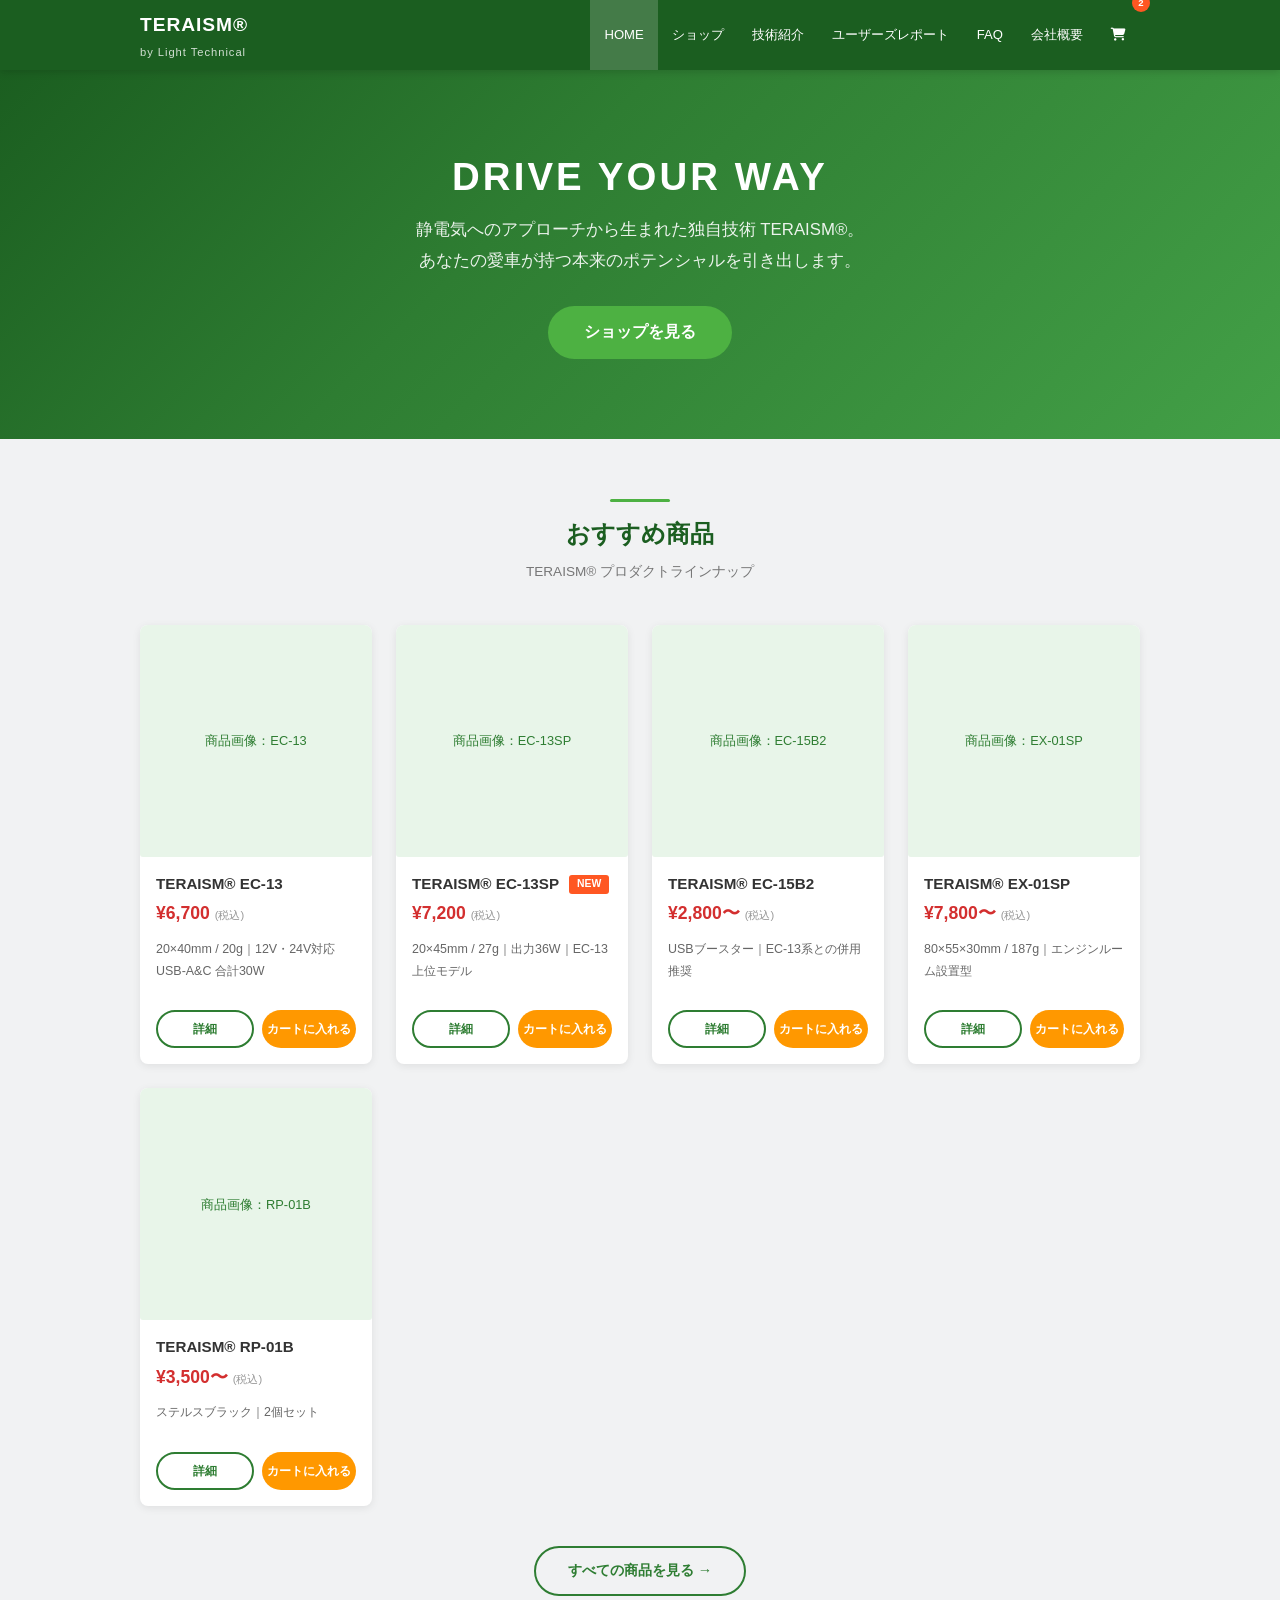
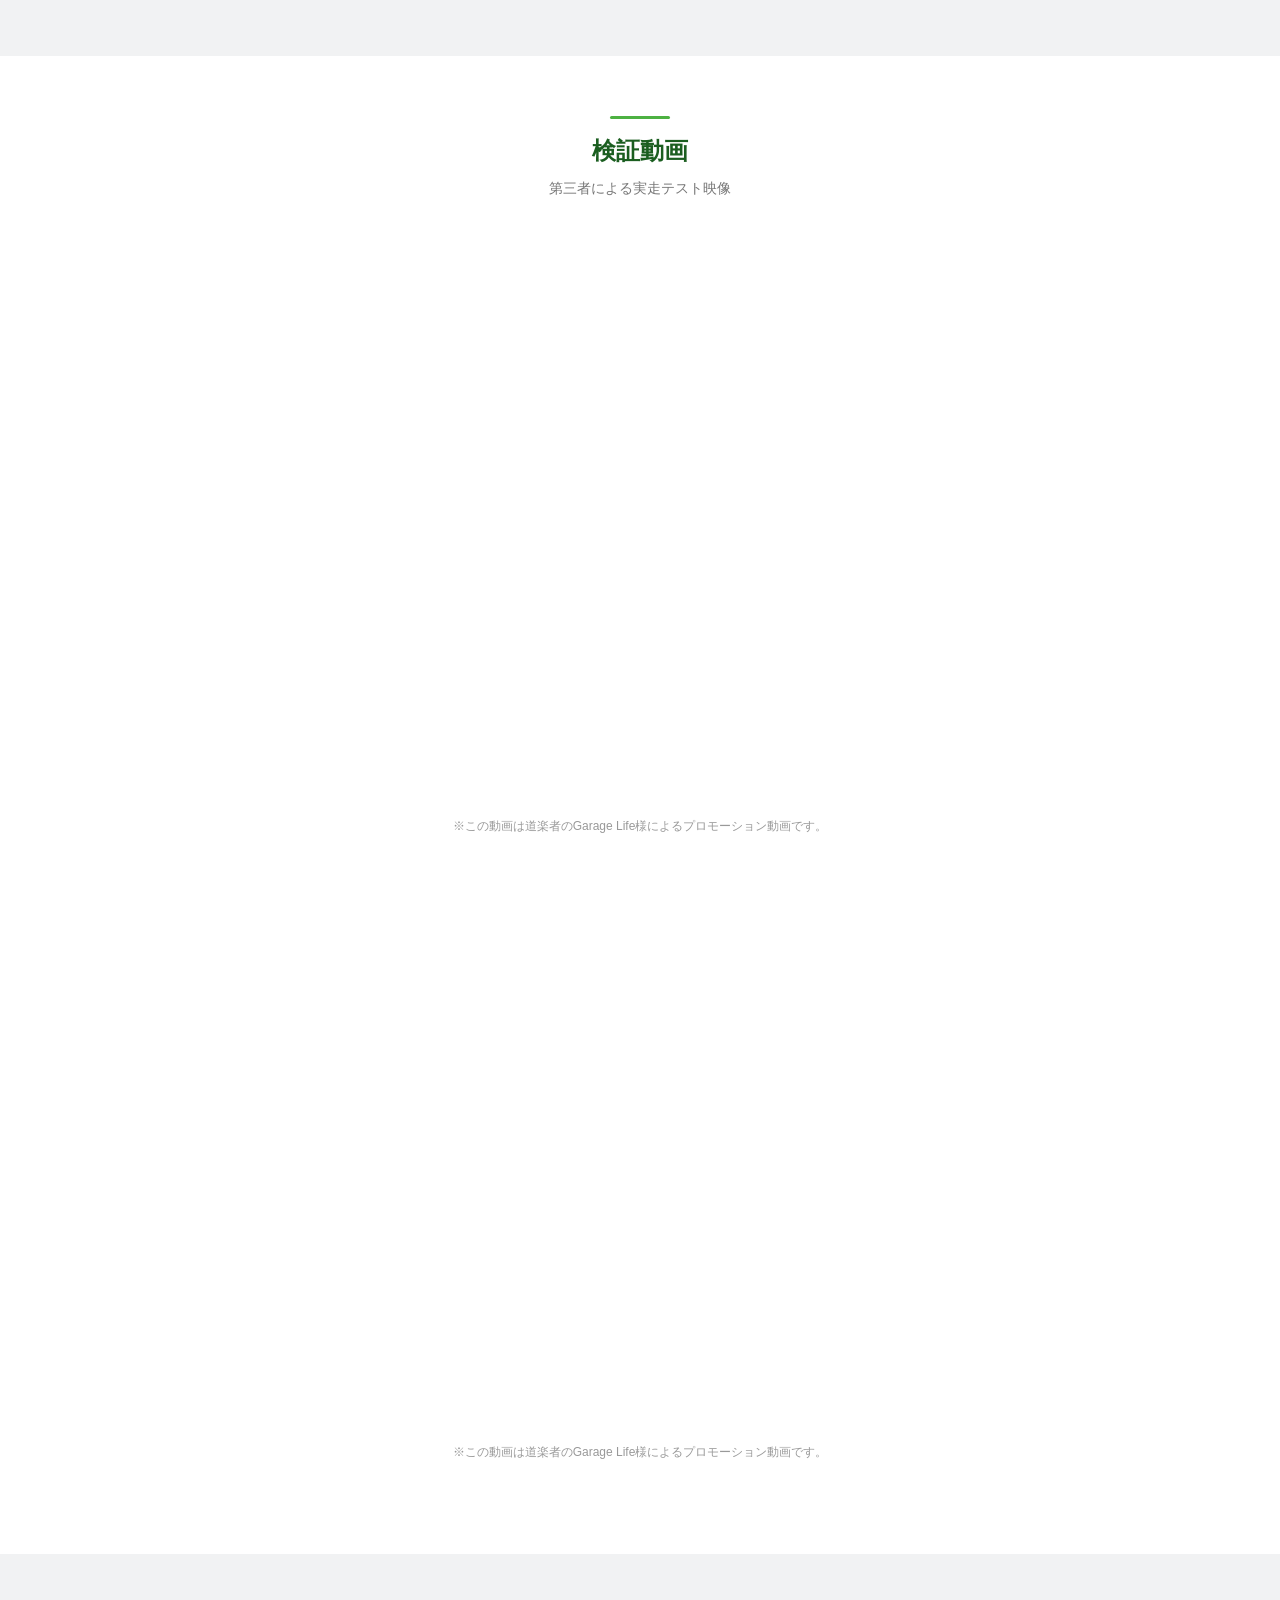
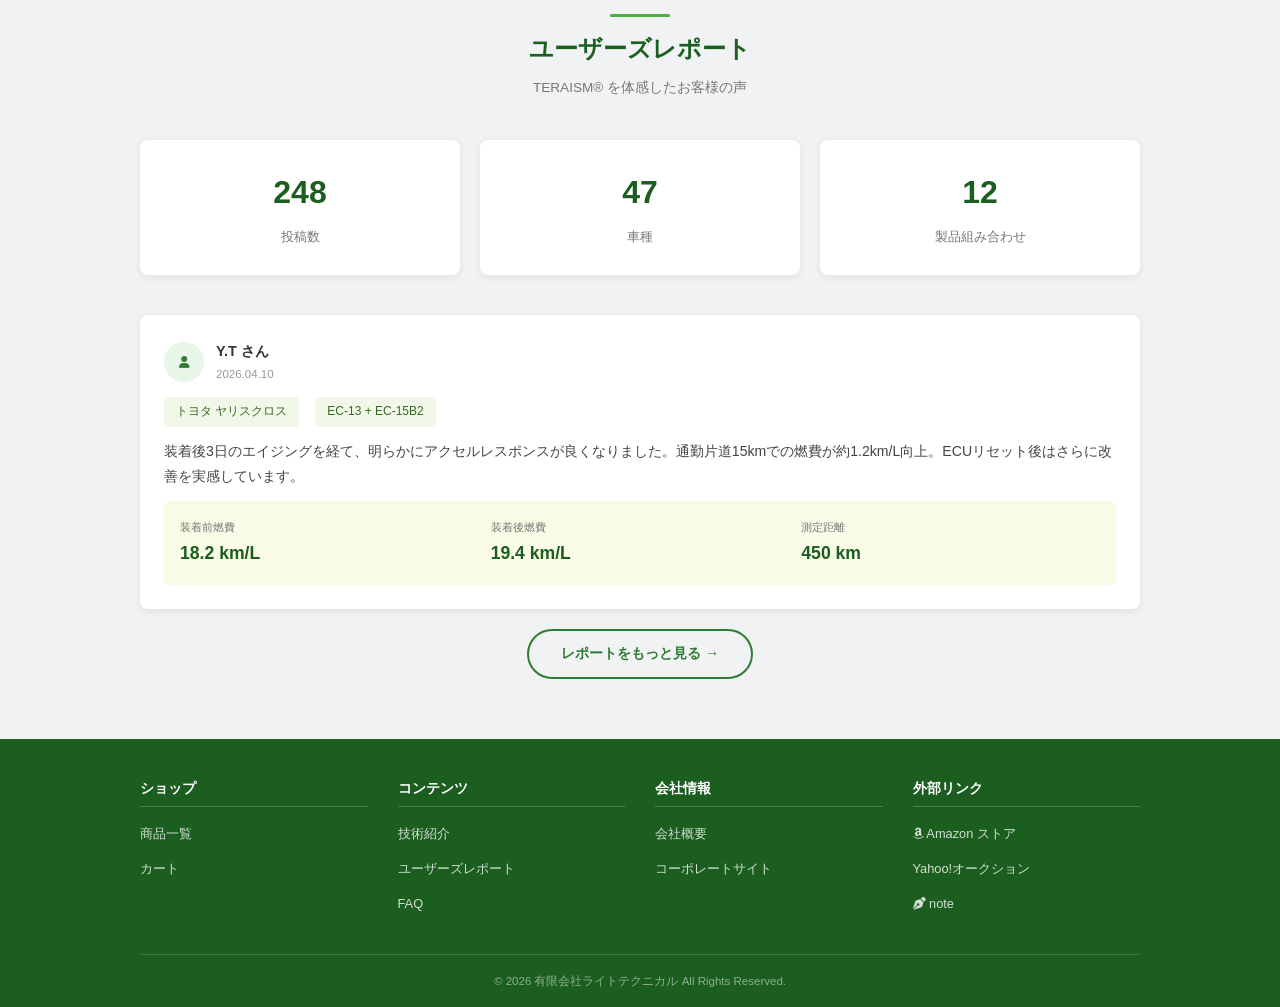
==== commit 210a6d37: "Add files via upload" ====
--- a/index.html
+++ b/index.html
@@ -1,361 +1,222 @@
 <!DOCTYPE html>
-<html dir="ltr" lang="ja">
+<html lang="ja">
 <head>
-    <meta charset="utf-8">
-    <meta http-equiv="X-UA-Compatible" content="IE=edge">
-    <meta name="viewport" content="width=device-width, initial-scale=1">
-    <title>トップページ ‣ TERAISM® 有限会社ライトテクニカル</title>
-    <meta name="description" content="TERAISM®(テラリズム)で素敵なカーライフをあなたに。独自の金属特殊加工技術で、愛車のポテンシャルを引き出します。">
-
-    <!-- Bootstrap 4 (Lightning テーマ準拠) -->
-    <link rel="stylesheet" href="https://stackpath.bootstrapcdn.com/bootstrap/4.5.0/css/bootstrap.min.css">
-    <!-- Font Awesome 6 (Lightning テーマ準拠) -->
-    <link rel="stylesheet" href="https://cdnjs.cloudflare.com/ajax/libs/font-awesome/6.4.2/css/all.min.css">
-    <!-- カスタムCSS -->
-    <link rel="stylesheet" href="css/custom.css">
+<meta charset="UTF-8">
+<meta name="viewport" content="width=device-width,initial-scale=1">
+<title>TERAISM® 公式ショップ｜有限会社ライトテクニカル</title>
+<link rel="stylesheet" href="https://stackpath.bootstrapcdn.com/bootstrap/4.5.0/css/bootstrap.min.css">
+<link rel="stylesheet" href="https://cdnjs.cloudflare.com/ajax/libs/font-awesome/6.4.2/css/all.min.css">
+<link rel="stylesheet" href="css/style.css">
 </head>
-<body class="home page device-pc">
-
-    <!-- ========== ヘッダー (Lightning: .siteHeader 構造) ========== -->
-    <header class="siteHeader">
-        <div class="container siteHeadContainer">
-            <div class="navbar-header">
-                <h1 class="navbar-brand siteHeader_logo">
-                    <a href="index.html">
-                        <span style="color:#fff; font-size:20px; font-weight:bold; letter-spacing:2px;">
-                            TERAISM®
-                            <small style="display:block; font-size:11px; font-weight:normal; opacity:0.8;">有限会社ライトテクニカル</small>
-                        </span>
-                        <!-- 本番では下記のように画像ロゴに差し替え -->
-                        <!-- <span><img src="images/logo.png" alt="有限会社ライトテクニカル"></span> -->
-                    </a>
-                </h1>
-            </div>
-
-            <div id="gMenu_outer" class="gMenu_outer">
-                <nav>
-                    <ul class="menu gMenu vk-menu-acc">
-                        <li class="menu-item current-menu-item"><a href="index.html"><strong class="gMenu_name">ホーム</strong></a></li>
-                        <li class="menu-item"><a href="products.html"><strong class="gMenu_name">製品情報</strong></a></li>
-                        <li class="menu-item"><a href="user-reports.html"><strong class="gMenu_name">ユーザーズレポート</strong></a></li>
-                        <li class="menu-item"><a href="faq.html"><strong class="gMenu_name">よくある質問</strong></a></li>
-                        <li class="menu-item"><a href="company.html"><strong class="gMenu_name">会社概要</strong></a></li>
-                        <li class="menu-item"><a href="contact.html"><strong class="gMenu_name">法人のお客様</strong></a></li>
-                    </ul>
-                </nav>
-            </div>
-        </div>
-    </header>
-
-    <!-- ========== ヒーロー ========== -->
-    <div class="hero-section">
-        <h1>DRIVE YOUR WAY</h1>
-        <p>独自の金属特殊加工技術 TERAISM® で<br>愛車の持つポテンシャルを引き出す</p>
-        <a href="products.html" class="btn-green">製品を見る</a>
-    </div>
-
-    <!-- ========== メインコンテンツ ========== -->
-    <div class="section siteContent">
-        <div class="container">
-            <div class="row">
-                <div class="col mainSection mainSection-col-one">
-                    <article>
-                        <div class="entry-body">
-
-                            <!-- === 製品ハイライト === -->
-                            <div class="section-block">
-                                <h2 class="section-title">PRODUCTS</h2>
-                                <p class="section-subtitle">― 製品ラインナップ ―</p>
-                                <div class="section-divider"></div>
-
-                                <div class="row">
-                                    <!-- EC-13 -->
-                                    <div class="col-md-4 col-sm-6">
-                                        <div class="product-card">
-                                            <div class="product-card-img">
-                                                ［EC-13 製品画像］
-                                                <!-- <img src="images/ec13.jpg" alt="TERAISM EC-13"> -->
-                                            </div>
-                                            <div class="product-card-body">
-                                                <span class="product-badge">人気No.1</span>
-                                                <h3>TERAISM EC-13</h3>
-                                                <p class="price">¥6,700</p>
-                                                <p class="desc">シガーソケット挿入タイプ。USB Type-A &amp; Type-C 2ポート / 30W</p>
-                                            </div>
-                                        </div>
-                                    </div>
-
-                                    <!-- EC-13SP -->
-                                    <div class="col-md-4 col-sm-6">
-                                        <div class="product-card">
-                                            <div class="product-card-img">
-                                                ［EC-13SP 製品画像］
-                                            </div>
-                                            <div class="product-card-body">
-                                                <span class="product-badge">NEW</span>
-                                                <h3>TERAISM EC-13SP</h3>
-                                                <p class="price">価格調整中</p>
-                                                <p class="desc">EC-13の進化版。USB Type-A 2ポート / 36W / SP専用化学処理</p>
-                                            </div>
-                                        </div>
-                                    </div>
-
-                                    <!-- EC-15B2 -->
-                                    <div class="col-md-4 col-sm-6">
-                                        <div class="product-card">
-                                            <div class="product-card-img">
-                                                ［EC-15B2 製品画像］
-                                            </div>
-                                            <div class="product-card-body">
-                                                <h3>TERAISM EC-15B2</h3>
-                                                <p class="price">¥2,800〜</p>
-                                                <p class="desc">USB端子に挿すだけの補助アイテム。EC-13シリーズとの併用推奨</p>
-                                            </div>
-                                        </div>
-                                    </div>
-
-                                    <!-- EX-01SP -->
-                                    <div class="col-md-4 col-sm-6">
-                                        <div class="product-card">
-                                            <div class="product-card-img">
-                                                ［EX-01SP 製品画像］
-                                            </div>
-                                            <div class="product-card-body">
-                                                <span class="product-badge">上位モデル</span>
-                                                <h3>TERAISM EX-01SP</h3>
-                                                <p class="price">¥7,800〜</p>
-                                                <p class="desc">エンジンルーム設置型。W80×D55×H30mm / 約187g</p>
-                                            </div>
-                                        </div>
-                                    </div>
-
-                                    <!-- RP-01B -->
-                                    <div class="col-md-4 col-sm-6">
-                                        <div class="product-card">
-                                            <div class="product-card-img">
-                                                ［RP-01B 製品画像］
-                                            </div>
-                                            <div class="product-card-body">
-                                                <h3>TERAISM RP-01B</h3>
-                                                <p class="price">¥3,500〜</p>
-                                                <p class="desc">ステルスブラック アルミ合金製。エアコンホース用（2個セット）</p>
-                                            </div>
-                                        </div>
-                                    </div>
-                                </div>
-
-                                <p class="has-text-align-center" style="margin-top:30px;">
-                                    <a href="products.html" class="btn-green-outline">全製品を見る →</a>
-                                </p>
-                            </div>
-
-                            <!-- === 検証動画 === -->
-                            <div class="section-block bg-light-green" style="margin-left:-15px; margin-right:-15px; padding-left:15px; padding-right:15px;">
-                                <h2 class="section-title">MOVIE</h2>
-                                <p class="section-subtitle">― 検証動画 ―</p>
-                                <div class="section-divider"></div>
-
-                                <div class="row">
-                                    <div class="col-md-6">
-                                        <p class="has-text-align-center has-small-font-size"><strong>▼EC-13・EC-15B2検証動画▼</strong></p>
-                                        <figure class="wp-block-embed is-type-video is-provider-youtube wp-block-embed-youtube wp-embed-aspect-16-9 wp-has-aspect-ratio">
-                                            <div class="wp-block-embed__wrapper">
-                                                <div class="video-wrapper">
-                                                    <iframe
-                                                        title="EC-13・EC-15B2 検証動画"
-                                                        src="https://www.youtube.com/embed/KXNkJelw3Oc?feature=oembed"
-                                                        frameborder="0"
-                                                        allow="accelerometer; autoplay; clipboard-write; encrypted-media; gyroscope; picture-in-picture; web-share"
-                                                        referrerpolicy="strict-origin-when-cross-origin"
-                                                        allowfullscreen
-                                                    ></iframe>
-                                                </div>
-                                            </div>
-                                        </figure>
-                                        <p class="has-text-align-center has-small-font-size">※この動画は道楽者のGarage Life様によるプロモーション動画です。</p>
-                                    </div>
-
-                                    <div class="col-md-6">
-                                        <p class="has-text-align-center has-small-font-size"><strong>▼EC-13検証動画▼</strong></p>
-                                        <figure class="wp-block-embed is-type-video is-provider-youtube wp-block-embed-youtube wp-embed-aspect-16-9 wp-has-aspect-ratio">
-                                            <div class="wp-block-embed__wrapper">
-                                                <div class="video-wrapper">
-                                                    <iframe
-                                                        title="EC-13 パワーチェック検証動画"
-                                                        src="https://www.youtube.com/embed/6C7YidD9vI8?start=1091&amp;feature=oembed"
-                                                        frameborder="0"
-                                                        allow="accelerometer; autoplay; clipboard-write; encrypted-media; gyroscope; picture-in-picture; web-share"
-                                                        referrerpolicy="strict-origin-when-cross-origin"
-                                                        allowfullscreen
-                                                    ></iframe>
-                                                </div>
-                                            </div>
-                                        </figure>
-                                        <p class="has-text-align-center has-small-font-size">※この動画は道楽者のGarage Life様によるプロモーション動画です。</p>
-                                    </div>
-                                </div>
-                            </div>
-
-                            <!-- === ユーザーズレポート（プレビュー） === -->
-                            <div class="section-block">
-                                <h2 class="section-title">USER'S REPORT</h2>
-                                <p class="section-subtitle">― ご利用いただいたお客様の声 ―</p>
-                                <div class="section-divider"></div>
-
-                                <div class="report-stats">
-                                    <div class="stat-item">
-                                        <span class="stat-number">248</span>
-                                        <span class="stat-label">投稿数</span>
-                                    </div>
-                                    <div class="stat-item">
-                                        <span class="stat-number">47</span>
-                                        <span class="stat-label">車種</span>
-                                    </div>
-                                    <div class="stat-item">
-                                        <span class="stat-number">12</span>
-                                        <span class="stat-label">製品組み合わせ</span>
-                                    </div>
-                                </div>
-
-                                <!-- サンプルレポート -->
-                                <div class="report-card">
-                                    <div class="report-card-header">
-                                        <span class="report-user">ドライバーA さん</span>
-                                        <span class="report-date">2026.04.10</span>
-                                    </div>
-                                    <div class="report-specs">
-                                        <div><strong>車種：</strong>スズキ ハスラー（2022年式）</div>
-                                        <div><strong>走行距離：</strong>82.3 km（一般道70% / 高速30%）</div>
-                                        <div><strong>天候：</strong>晴れ / 18℃</div>
-                                        <div><strong>使用製品：</strong>EC-13 + EC-15B2 ×2</div>
-                                        <div><strong>燃費記録：</strong>19.4 km/L</div>
-                                    </div>
-                                    <div class="report-comment">
-                                        装着後3日目から走りが滑らかになった気がします。特にエアコン使用時の重さが気にならなくなりました。
-                                    </div>
-                                </div>
-
-                                <p class="has-text-align-center" style="margin-top:25px;">
-                                    <a href="user-reports.html" class="btn-green-outline">すべてのレポートを見る →</a>
-                                </p>
-                            </div>
-
-                            <!-- === 法人向け === -->
-                            <div class="section-block bg-light-green" style="margin-left:-15px; margin-right:-15px; padding-left:15px; padding-right:15px;">
-                                <h2 class="section-title">FOR BUSINESS</h2>
-                                <p class="section-subtitle">― 法人のお客様へ ―</p>
-                                <div class="section-divider"></div>
-
-                                <div class="row">
-                                    <div class="col-md-4">
-                                        <div class="btob-card">
-                                            <div class="btob-icon"><i class="fa-solid fa-car"></i></div>
-                                            <h3>導入のご相談</h3>
-                                            <p style="font-size:13px; color:#666;">社用車・営業車への導入をご検討の法人様に、トライアルプランをご提案いたします。</p>
-                                        </div>
-                                    </div>
-                                    <div class="col-md-4">
-                                        <div class="btob-card">
-                                            <div class="btob-icon"><i class="fa-solid fa-handshake"></i></div>
-                                            <h3>販売提携</h3>
-                                            <p style="font-size:13px; color:#666;">レンタカーショップ、カーディーラー、整備工場など、取扱店としてのご提携を承ります。</p>
-                                        </div>
-                                    </div>
-                                    <div class="col-md-4">
-                                        <div class="btob-card">
-                                            <div class="btob-icon"><i class="fa-solid fa-wrench"></i></div>
-                                            <h3>OEM・共同開発</h3>
-                                            <p style="font-size:13px; color:#666;">TERAISM®技術を活用した共同開発やOEM製造について、お気軽にご相談ください。</p>
-                                        </div>
-                                    </div>
-                                </div>
-
-                                <p class="has-text-align-center" style="margin-top:30px;">
-                                    <a href="contact.html" class="btn-green">法人お問い合わせ →</a>
-                                </p>
-                            </div>
-
-                        </div>
-                    </article>
-                </div><!-- /.mainSection -->
-            </div><!-- /.row -->
-        </div><!-- /.container -->
-    </div><!-- /.siteContent -->
-
-    <!-- ========== フッター下バナー (現サイトの .siteContent_after 準拠) ========== -->
-    <div class="section sectionBox siteContent_after">
-        <div class="container">
-            <div class="row">
-                <div class="col-md-12">
-
-                    <div class="wp-block-columns" style="display:flex; flex-wrap:nowrap; gap:15px; justify-content:center; align-items:center; flex-direction:column; margin-bottom:20px;">
-                        <figure class="wp-block-image aligncenter" style="margin-bottom:10px;">
-                            <a href="https://www.amazon.co.jp/stores/TERAISM%E7%87%83%E8%B2%BB%E5%90%91%E4%B8%8A%E7%B3%BB%E3%82%AB%E3%83%BC%E3%83%91%E3%83%BC%E3%83%84/page/D6041CA1-DF77-4AAE-81E8-C6A9E9E9A1BC" target="_blank" rel="noreferrer noopener">
-                                <!-- 本番ではバナー画像に差し替え -->
-                                <span style="display:inline-block; padding:12px 40px; background:#232f3e; color:#fff; border-radius:6px; font-weight:bold;">▶ Amazon ストアで購入</span>
-                            </a>
-                        </figure>
-                        <figure class="wp-block-image aligncenter" style="margin-bottom:10px;">
-                            <a href="https://auctions.yahoo.co.jp/seller/68mBTSA7m4TsArky7vfUf31WWP38V?user_type=c" target="_blank" rel="noreferrer noopener">
-                                <span style="display:inline-block; padding:12px 40px; background:#ff0033; color:#fff; border-radius:6px; font-weight:bold;">▶ ヤフオク! ストアで購入</span>
-                            </a>
-                        </figure>
-                        <figure class="wp-block-image aligncenter">
-                            <a href="https://note.com/teraism" target="_blank" rel="noreferrer noopener">
-                                <span style="display:inline-block; padding:12px 40px; background:#41c9b4; color:#fff; border-radius:6px; font-weight:bold;">▶ TERAISM® note</span>
-                            </a>
-                        </figure>
-                    </div>
-
-                </div>
-            </div>
-        </div>
-    </div>
-
-    <!-- ========== フッター (Lightning: .siteFooter 構造) ========== -->
-    <footer class="section siteFooter">
-        <div class="container">
-            <div class="footer-nav-grid">
-                <div class="footer-nav-col">
-                    <h4>TERAISM®</h4>
-                    <ul>
-                        <li><a href="index.html">ホーム</a></li>
-                        <li><a href="products.html">製品情報</a></li>
-                    </ul>
-                </div>
-                <div class="footer-nav-col">
-                    <h4>サポート</h4>
-                    <ul>
-                        <li><a href="faq.html">よくある質問</a></li>
-                        <li><a href="user-reports.html">ユーザーズレポート</a></li>
-                        <li><a href="contact.html">法人のお客様</a></li>
-                    </ul>
-                </div>
-                <div class="footer-nav-col">
-                    <h4>会社情報</h4>
-                    <ul>
-                        <li><a href="company.html">会社概要</a></li>
-                        <li><a href="https://www.amazon.co.jp/stores/TERAISM" target="_blank" rel="noopener">Amazon ストア</a></li>
-                        <li><a href="https://auctions.yahoo.co.jp/seller/68mBTSA7m4TsArky7vfUf31WWP38V" target="_blank" rel="noopener">ヤフオク! ストア</a></li>
-                    </ul>
-                </div>
-                <div class="footer-nav-col">
-                    <h4>SNS・メディア</h4>
-                    <ul>
-                        <li><a href="https://note.com/teraism" target="_blank" rel="noopener">note</a></li>
-                        <li><a href="https://x.com/TERAISM" target="_blank" rel="noopener">X (Twitter)</a></li>
-                    </ul>
-                </div>
-            </div>
-        </div>
-        <div class="container sectionBox copySection text-center">
-            <p>Copyright &copy; 有限会社ライトテクニカル All Rights Reserved.</p>
-        </div>
-    </footer>
-
-    <!-- Bootstrap 4 JS (Lightning テーマ準拠) -->
-    <script src="https://code.jquery.com/jquery-3.7.1.min.js"></script>
-    <script src="https://stackpath.bootstrapcdn.com/bootstrap/4.5.0/js/bootstrap.min.js"></script>
+<body>
+
+<!-- ========== Header ========== -->
+<header class="siteHeader">
+  <div class="container">
+    <a href="index.html" class="siteLogo">TERAISM®<span>by Light Technical</span></a>
+    <button class="menuToggle" onclick="document.querySelector('.gMenu').classList.toggle('is-open')"><i class="fas fa-bars"></i></button>
+    <ul class="gMenu">
+      <li><a href="index.html" class="is-active">HOME</a></li>
+      <li><a href="shop.html">ショップ</a></li>
+      <li><a href="technology.html">技術紹介</a></li>
+      <li><a href="reports.html">ユーザーズレポート</a></li>
+      <li><a href="faq.html">FAQ</a></li>
+      <li><a href="company.html">会社概要</a></li>
+      <li><a href="cart.html" class="cartIcon"><i class="fas fa-shopping-cart"></i><span class="badge">2</span></a></li>
+    </ul>
+  </div>
+</header>
+
+<!-- ========== Hero ========== -->
+<section class="hero">
+  <div class="container">
+    <h1>DRIVE YOUR WAY</h1>
+    <p>静電気へのアプローチから生まれた独自技術 TERAISM®。<br>あなたの愛車が持つ本来のポテンシャルを引き出します。</p>
+    <a href="shop.html" class="btn-green">ショップを見る</a>
+  </div>
+</section>
+
+<!-- ========== おすすめ商品 ========== -->
+<section class="section">
+  <div class="container">
+    <div class="section-divider"></div>
+    <h2 class="section-title">おすすめ商品</h2>
+    <p class="section-sub">TERAISM® プロダクトラインナップ</p>
+    <div class="product-grid">
+
+      <!-- EC-13 -->
+      <div class="product-card">
+        <div class="card-img">商品画像：EC-13</div>
+        <div class="card-body">
+          <h3>TERAISM® EC-13</h3>
+          <div class="price">¥6,700 <span class="price-note">(税込)</span></div>
+          <p>20×40mm / 20g｜12V・24V対応 USB-A&C 合計30W</p>
+        </div>
+        <div class="card-actions">
+          <a href="product-detail.html" class="btn-outline btn-sm">詳細</a>
+          <button class="btn-green btn-sm btn-cart">カートに入れる</button>
+        </div>
+      </div>
+
+      <!-- EC-13SP -->
+      <div class="product-card">
+        <div class="card-img">商品画像：EC-13SP</div>
+        <div class="card-body">
+          <h3>TERAISM® EC-13SP <span class="badge-new">NEW</span></h3>
+          <div class="price">¥7,200 <span class="price-note">(税込)</span></div>
+          <p>20×45mm / 27g｜出力36W｜EC-13上位モデル</p>
+        </div>
+        <div class="card-actions">
+          <a href="shop.html" class="btn-outline btn-sm">詳細</a>
+          <button class="btn-green btn-sm btn-cart">カートに入れる</button>
+        </div>
+      </div>
+
+      <!-- EC-15B2 -->
+      <div class="product-card">
+        <div class="card-img">商品画像：EC-15B2</div>
+        <div class="card-body">
+          <h3>TERAISM® EC-15B2</h3>
+          <div class="price">¥2,800〜 <span class="price-note">(税込)</span></div>
+          <p>USBブースター｜EC-13系との併用推奨</p>
+        </div>
+        <div class="card-actions">
+          <a href="shop.html" class="btn-outline btn-sm">詳細</a>
+          <button class="btn-green btn-sm btn-cart">カートに入れる</button>
+        </div>
+      </div>
+
+      <!-- EX-01SP -->
+      <div class="product-card">
+        <div class="card-img">商品画像：EX-01SP</div>
+        <div class="card-body">
+          <h3>TERAISM® EX-01SP</h3>
+          <div class="price">¥7,800〜 <span class="price-note">(税込)</span></div>
+          <p>80×55×30mm / 187g｜エンジンルーム設置型</p>
+        </div>
+        <div class="card-actions">
+          <a href="shop.html" class="btn-outline btn-sm">詳細</a>
+          <button class="btn-green btn-sm btn-cart">カートに入れる</button>
+        </div>
+      </div>
+
+      <!-- RP-01B -->
+      <div class="product-card">
+        <div class="card-img">商品画像：RP-01B</div>
+        <div class="card-body">
+          <h3>TERAISM® RP-01B</h3>
+          <div class="price">¥3,500〜 <span class="price-note">(税込)</span></div>
+          <p>ステルスブラック｜2個セット</p>
+        </div>
+        <div class="card-actions">
+          <a href="shop.html" class="btn-outline btn-sm">詳細</a>
+          <button class="btn-green btn-sm btn-cart">カートに入れる</button>
+        </div>
+      </div>
+
+    </div><!-- /.product-grid -->
+    <div class="text-center mt-40">
+      <a href="shop.html" class="btn-outline">すべての商品を見る →</a>
+    </div>
+  </div>
+</section>
+
+<!-- ========== 検証動画 ========== -->
+<section class="section section-alt">
+  <div class="container">
+    <div class="section-divider"></div>
+    <h2 class="section-title">検証動画</h2>
+    <p class="section-sub">第三者による実走テスト映像</p>
+    <div class="video-wrap">
+      <iframe src="https://www.youtube.com/embed/KXNkJelw3Oc?feature=oembed" title="EC-13&EC-15B2 検証動画" allowfullscreen></iframe>
+    </div>
+    <p class="video-caption">※この動画は道楽者のGarage Life様によるプロモーション動画です。</p>
+    <div class="video-wrap">
+      <iframe src="https://www.youtube.com/embed/6C7YidD9vI8?start=1091&feature=oembed" title="EC-13 検証動画" allowfullscreen></iframe>
+    </div>
+    <p class="video-caption">※この動画は道楽者のGarage Life様によるプロモーション動画です。</p>
+  </div>
+</section>
+
+<!-- ========== ユーザーズレポート ハイライト ========== -->
+<section class="section">
+  <div class="container">
+    <div class="section-divider"></div>
+    <h2 class="section-title">ユーザーズレポート</h2>
+    <p class="section-sub">TERAISM® を体感したお客様の声</p>
+
+    <div class="report-stats">
+      <div class="stat-card"><span class="num">248</span><span class="label">投稿数</span></div>
+      <div class="stat-card"><span class="num">47</span><span class="label">車種</span></div>
+      <div class="stat-card"><span class="num">12</span><span class="label">製品組み合わせ</span></div>
+    </div>
+
+    <div class="report-card">
+      <div class="report-header">
+        <div class="avatar"><i class="fas fa-user"></i></div>
+        <div class="user-info">
+          <div class="name">Y.T さん</div>
+          <div class="date">2026.04.10</div>
+        </div>
+      </div>
+      <div class="report-meta">
+        <span class="tag">トヨタ ヤリスクロス</span>
+        <span class="tag">EC-13 + EC-15B2</span>
+      </div>
+      <p class="report-body">装着後3日のエイジングを経て、明らかにアクセルレスポンスが良くなりました。通勤片道15kmでの燃費が約1.2km/L向上。ECUリセット後はさらに改善を実感しています。</p>
+      <div class="report-data">
+        <div class="data-item"><span class="data-label">装着前燃費</span><span class="data-value">18.2 km/L</span></div>
+        <div class="data-item"><span class="data-label">装着後燃費</span><span class="data-value">19.4 km/L</span></div>
+        <div class="data-item"><span class="data-label">測定距離</span><span class="data-value">450 km</span></div>
+      </div>
+    </div>
+
+    <div class="text-center mt-20">
+      <a href="reports.html" class="btn-outline">レポートをもっと見る →</a>
+    </div>
+  </div>
+</section>
+
+<!-- ========== Footer ========== -->
+<footer class="siteFooter">
+  <div class="container">
+    <div class="footer-grid">
+      <div>
+        <h4>ショップ</h4>
+        <ul>
+          <li><a href="shop.html">商品一覧</a></li>
+          <li><a href="cart.html">カート</a></li>
+        </ul>
+      </div>
+      <div>
+        <h4>コンテンツ</h4>
+        <ul>
+          <li><a href="technology.html">技術紹介</a></li>
+          <li><a href="reports.html">ユーザーズレポート</a></li>
+          <li><a href="faq.html">FAQ</a></li>
+        </ul>
+      </div>
+      <div>
+        <h4>会社情報</h4>
+        <ul>
+          <li><a href="company.html">会社概要</a></li>
+          <li><a href="https://www.light-technical.com/" target="_blank">コーポレートサイト</a></li>
+        </ul>
+      </div>
+      <div>
+        <h4>外部リンク</h4>
+        <ul>
+          <li><a href="https://www.amazon.co.jp/stores/TERAISM%E7%87%83%E8%B2%BB%E5%90%91%E4%B8%8A%E7%B3%BB%E3%82%AB%E3%83%BC%E3%83%91%E3%83%BC%E3%83%84/page/D6041CA1-DF77-4AAE-81E8-C6A9E9E9A1BC" target="_blank"><i class="fab fa-amazon"></i> Amazon ストア</a></li>
+          <li><a href="https://auctions.yahoo.co.jp/seller/68mBTSA7m4TsArky7vfUf31WWP38V" target="_blank">Yahoo!オークション</a></li>
+          <li><a href="https://note.com/teraism" target="_blank"><i class="fas fa-pen-nib"></i> note</a></li>
+        </ul>
+      </div>
+    </div>
+    <div class="footer-bottom">
+      &copy; 2026 有限会社ライトテクニカル All Rights Reserved.
+    </div>
+  </div>
+</footer>
 
 </body>
 </html>
--- a/css/style.css
+++ b/css/style.css
@@ -0,0 +1,370 @@
+/* ================================================
+   TERAISM® Shop – Shopify Basic モックアップ用CSS
+   既存サイト（Lightning + Bootstrap4）のスタイルを踏襲
+   ================================================ */
+
+/* ----- 既存サイトから引き継ぎ（wp-custom-css 相当） ----- */
+.container{max-width:1030px;margin:0 auto;padding:0 15px;}
+.page-header{display:none;}
+.wp-block-button .wp-block-button__link.has-background:hover{background-color:#4DB142!important;}
+
+/* ----- リセット・ベース ----- */
+*,*::before,*::after{box-sizing:border-box;}
+body{
+  font-family:"Helvetica Neue",Arial,"Hiragino Kaku Gothic ProN","Hiragino Sans",Meiryo,sans-serif;
+  color:#333;background:#f1f2f3;line-height:1.8;margin:0;padding:0;
+  -webkit-font-smoothing:antialiased;
+}
+a{color:#2e7d32;text-decoration:none;}
+a:hover{color:#1b5e20;text-decoration:underline;}
+img{max-width:100%;height:auto;}
+h1,h2,h3,h4,h5,h6{font-weight:bold;line-height:1.4;}
+
+/* ----- ヘッダー（Lightning .siteHeader 踏襲） ----- */
+.siteHeader{
+  background:#1b5e20;color:#fff;
+  box-shadow:0 2px 8px rgba(0,0,0,.15);
+  position:sticky;top:0;z-index:1000;
+}
+.siteHeader .container{
+  display:flex;align-items:center;justify-content:space-between;
+  height:70px;
+}
+.siteLogo{font-size:1.2rem;font-weight:bold;color:#fff;letter-spacing:.05em;}
+.siteLogo:hover{color:#fff;text-decoration:none;}
+.siteLogo span{font-size:.7rem;display:block;opacity:.8;font-weight:normal;}
+
+/* -- グローバルメニュー（.gMenu 踏襲） -- */
+.gMenu{list-style:none;display:flex;gap:0;margin:0;padding:0;}
+.gMenu li a{
+  display:block;padding:0 14px;line-height:70px;
+  color:#fff;font-size:.82rem;white-space:nowrap;
+  transition:background .2s;
+}
+.gMenu li a:hover{background:rgba(255,255,255,.12);text-decoration:none;}
+.gMenu li a.is-active{background:rgba(255,255,255,.18);}
+.menuToggle{display:none;background:none;border:none;color:#fff;font-size:1.5rem;cursor:pointer;}
+
+/* -- カートアイコン -- */
+.cartIcon{position:relative;font-size:1.1rem;}
+.cartIcon .badge{
+  position:absolute;top:-6px;right:-10px;
+  background:#ff5722;color:#fff;border-radius:50%;
+  font-size:.6rem;width:18px;height:18px;
+  display:flex;align-items:center;justify-content:center;
+}
+
+/* ----- ヒーロー ----- */
+.hero{
+  background:linear-gradient(135deg,#1b5e20 0%,#2e7d32 40%,#43a047 100%);
+  color:#fff;text-align:center;
+  padding:80px 15px;
+}
+.hero h1{font-size:2.4rem;margin-bottom:.3em;letter-spacing:.08em;}
+.hero p{font-size:1.05rem;opacity:.9;max-width:640px;margin:0 auto 30px;}
+.hero .btn-green{font-size:1rem;}
+
+/* ----- 共通ボタン ----- */
+.btn-green{
+  display:inline-block;
+  background:#4db142;color:#fff;
+  border:none;border-radius:100px;
+  padding:12px 36px;font-size:.9rem;font-weight:bold;
+  cursor:pointer;transition:background .2s,transform .1s;
+}
+.btn-green:hover{background:#43a047;color:#fff;text-decoration:none;transform:translateY(-1px);}
+.btn-outline{
+  display:inline-block;
+  background:transparent;color:#2e7d32;
+  border:2px solid #2e7d32;border-radius:100px;
+  padding:10px 32px;font-size:.9rem;font-weight:bold;
+  cursor:pointer;transition:all .2s;
+}
+.btn-outline:hover{background:#2e7d32;color:#fff;text-decoration:none;}
+.btn-sm{padding:8px 20px;font-size:.8rem;}
+.btn-block{display:block;width:100%;text-align:center;}
+.btn-cart{background:#ff9800;}
+.btn-cart:hover{background:#f57c00;}
+.btn-buy{background:#1b5e20;}
+.btn-buy:hover{background:#145218;}
+
+/* ----- セクション ----- */
+.section{padding:60px 0;}
+.section-alt{background:#fff;}
+.section-title{
+  text-align:center;font-size:1.5rem;margin-bottom:10px;color:#1b5e20;
+}
+.section-sub{text-align:center;font-size:.85rem;color:#777;margin-bottom:40px;}
+.section-divider{
+  width:60px;height:3px;background:#4db142;
+  margin:0 auto 15px;border-radius:2px;
+}
+
+/* ----- 商品グリッド（ショップ & トップ） ----- */
+.product-grid{
+  display:grid;
+  grid-template-columns:repeat(auto-fill,minmax(220px,1fr));
+  gap:24px;
+}
+.product-card{
+  background:#fff;border-radius:8px;overflow:hidden;
+  box-shadow:0 2px 8px rgba(0,0,0,.08);
+  transition:transform .2s,box-shadow .2s;
+}
+.product-card:hover{transform:translateY(-4px);box-shadow:0 6px 20px rgba(0,0,0,.12);}
+.product-card .card-img{
+  width:100%;aspect-ratio:1/1;
+  background:#e8f5e9;display:flex;align-items:center;justify-content:center;
+  color:#2e7d32;font-size:.8rem;overflow:hidden;
+}
+.product-card .card-img img{width:100%;height:100%;object-fit:cover;}
+.product-card .card-body{padding:16px;}
+.product-card .card-body h3{font-size:.95rem;margin:0 0 4px;}
+.product-card .card-body .price{color:#d32f2f;font-weight:bold;font-size:1.1rem;}
+.product-card .card-body .price-note{font-size:.7rem;color:#999;font-weight:normal;}
+.product-card .card-body p{font-size:.78rem;color:#666;margin:8px 0 12px;}
+.product-card .card-actions{padding:0 16px 16px;display:flex;gap:8px;}
+.product-card .card-actions .btn-green,
+.product-card .card-actions .btn-outline{flex:1;text-align:center;font-size:.75rem;padding:8px 0;}
+.badge-new{
+  display:inline-block;background:#ff5722;color:#fff;
+  font-size:.65rem;padding:2px 8px;border-radius:3px;
+  margin-left:6px;vertical-align:middle;
+}
+
+/* ----- 商品詳細 ----- */
+.product-detail{display:flex;gap:40px;align-items:flex-start;}
+.product-detail .gallery{flex:1;min-width:0;}
+.product-detail .gallery .main-img{
+  width:100%;aspect-ratio:1/1;background:#e8f5e9;
+  border-radius:8px;display:flex;align-items:center;justify-content:center;
+  color:#2e7d32;font-size:.9rem;margin-bottom:12px;overflow:hidden;
+}
+.product-detail .gallery .thumbs{display:flex;gap:8px;}
+.product-detail .gallery .thumbs .thumb{
+  width:60px;height:60px;background:#e8f5e9;border-radius:4px;
+  border:2px solid transparent;cursor:pointer;
+}
+.product-detail .gallery .thumbs .thumb.active{border-color:#4db142;}
+.product-detail .info{flex:1;min-width:0;}
+.product-detail .info h1{font-size:1.6rem;margin:0 0 8px;}
+.product-detail .info .price-large{font-size:1.8rem;color:#d32f2f;font-weight:bold;margin-bottom:16px;}
+.product-detail .info .spec-table{width:100%;border-collapse:collapse;margin:20px 0;}
+.product-detail .info .spec-table th,
+.product-detail .info .spec-table td{
+  padding:10px 12px;border-bottom:1px solid #e0e0e0;font-size:.85rem;text-align:left;
+}
+.product-detail .info .spec-table th{background:#f5f5f5;width:35%;color:#555;}
+.product-detail .info .qty-selector{display:flex;align-items:center;gap:12px;margin:20px 0;}
+.product-detail .info .qty-selector label{font-size:.85rem;font-weight:bold;}
+.product-detail .info .qty-selector select{
+  padding:8px 12px;border:1px solid #ccc;border-radius:4px;font-size:.9rem;
+}
+.product-detail .info .btn-group{display:flex;gap:12px;margin-top:16px;}
+.product-detail .info .btn-group .btn-green,
+.product-detail .info .btn-group .btn-buy{flex:1;text-align:center;}
+
+/* -- レビュー -- */
+.reviews{margin-top:50px;}
+.reviews h2{font-size:1.2rem;margin-bottom:20px;}
+.review-summary{display:flex;align-items:center;gap:20px;margin-bottom:24px;padding:20px;background:#f9fbe7;border-radius:8px;}
+.review-summary .avg{font-size:2.4rem;font-weight:bold;color:#1b5e20;}
+.review-summary .stars{color:#ff9800;font-size:1.1rem;}
+.review-summary .count{font-size:.85rem;color:#666;}
+.review-item{border-bottom:1px solid #eee;padding:20px 0;}
+.review-item .review-header{display:flex;align-items:center;gap:12px;margin-bottom:8px;}
+.review-item .review-header .stars{color:#ff9800;font-size:.9rem;}
+.review-item .review-header .author{font-weight:bold;font-size:.85rem;}
+.review-item .review-header .date{font-size:.75rem;color:#999;}
+.review-item .review-body{font-size:.88rem;color:#444;}
+.review-item .review-car{font-size:.78rem;color:#777;margin-top:6px;}
+
+/* ----- カート ----- */
+.cart-table{width:100%;border-collapse:collapse;}
+.cart-table th{background:#f5f5f5;padding:12px;font-size:.82rem;text-align:left;border-bottom:2px solid #ddd;}
+.cart-table td{padding:14px 12px;border-bottom:1px solid #eee;font-size:.88rem;vertical-align:middle;}
+.cart-table .product-cell{display:flex;align-items:center;gap:14px;}
+.cart-table .product-cell .cart-thumb{
+  width:70px;height:70px;background:#e8f5e9;border-radius:4px;flex-shrink:0;
+  display:flex;align-items:center;justify-content:center;font-size:.65rem;color:#2e7d32;
+}
+.cart-table .product-cell .cart-info h4{font-size:.88rem;margin:0;}
+.cart-table .product-cell .cart-info p{font-size:.72rem;color:#999;margin:2px 0 0;}
+.cart-table .qty-input{width:60px;padding:6px;border:1px solid #ccc;border-radius:4px;text-align:center;}
+.cart-table .remove-btn{color:#999;background:none;border:none;cursor:pointer;font-size:1.1rem;}
+.cart-table .remove-btn:hover{color:#d32f2f;}
+.cart-summary{
+  margin-top:30px;padding:30px;background:#fff;border-radius:8px;
+  box-shadow:0 2px 8px rgba(0,0,0,.08);max-width:400px;margin-left:auto;
+}
+.cart-summary .row{display:flex;justify-content:space-between;margin-bottom:12px;font-size:.9rem;}
+.cart-summary .total{font-size:1.2rem;font-weight:bold;border-top:2px solid #1b5e20;padding-top:12px;color:#1b5e20;}
+.cart-empty{text-align:center;padding:80px 0;color:#999;}
+.cart-empty i{font-size:3rem;margin-bottom:16px;display:block;}
+
+/* ----- ユーザーズレポート ----- */
+.report-stats{
+  display:grid;grid-template-columns:repeat(3,1fr);gap:20px;margin-bottom:40px;
+}
+.stat-card{
+  background:#fff;border-radius:8px;padding:24px;text-align:center;
+  box-shadow:0 2px 8px rgba(0,0,0,.08);
+}
+.stat-card .num{font-size:2rem;font-weight:bold;color:#1b5e20;display:block;}
+.stat-card .label{font-size:.8rem;color:#777;}
+.filter-tabs{display:flex;gap:8px;margin-bottom:24px;flex-wrap:wrap;}
+.filter-tabs button{
+  background:#e8f5e9;color:#2e7d32;border:none;border-radius:100px;
+  padding:8px 20px;font-size:.8rem;cursor:pointer;transition:all .2s;
+}
+.filter-tabs button:hover,
+.filter-tabs button.active{background:#2e7d32;color:#fff;}
+.report-card{
+  background:#fff;border-radius:8px;padding:24px;margin-bottom:20px;
+  box-shadow:0 2px 8px rgba(0,0,0,.08);
+}
+.report-card .report-header{display:flex;align-items:center;gap:12px;margin-bottom:12px;}
+.report-card .report-header .avatar{
+  width:40px;height:40px;background:#e8f5e9;border-radius:50%;
+  display:flex;align-items:center;justify-content:center;color:#2e7d32;font-size:.75rem;
+}
+.report-card .report-header .user-info .name{font-weight:bold;font-size:.9rem;}
+.report-card .report-header .user-info .date{font-size:.72rem;color:#999;}
+.report-card .report-meta{
+  display:flex;gap:16px;margin-bottom:12px;flex-wrap:wrap;
+}
+.report-card .report-meta .tag{
+  background:#f1f8e9;color:#33691e;padding:4px 12px;
+  border-radius:4px;font-size:.75rem;
+}
+.report-card .report-body{font-size:.88rem;color:#444;margin-bottom:12px;}
+.report-card .report-data{
+  background:#f9fbe7;border-radius:6px;padding:16px;
+  display:grid;grid-template-columns:repeat(auto-fit,minmax(140px,1fr));gap:12px;
+}
+.report-card .report-data .data-item .data-label{font-size:.7rem;color:#777;display:block;}
+.report-card .report-data .data-item .data-value{font-size:1.1rem;font-weight:bold;color:#1b5e20;}
+.report-card .report-actions{margin-top:12px;display:flex;gap:16px;align-items:center;}
+.report-card .report-actions button{background:none;border:none;color:#999;cursor:pointer;font-size:.82rem;}
+.report-card .report-actions button:hover{color:#2e7d32;}
+
+/* ----- 投稿フォーム ----- */
+.post-form{max-width:700px;margin:0 auto;}
+.form-group{margin-bottom:20px;}
+.form-group label{display:block;font-size:.85rem;font-weight:bold;margin-bottom:6px;color:#333;}
+.form-group .required{color:#d32f2f;font-size:.75rem;margin-left:4px;}
+.form-group input[type="text"],
+.form-group input[type="email"],
+.form-group input[type="number"],
+.form-group select,
+.form-group textarea{
+  width:100%;padding:10px 14px;border:1px solid #ccc;border-radius:6px;
+  font-size:.9rem;font-family:inherit;transition:border-color .2s;
+}
+.form-group input:focus,
+.form-group select:focus,
+.form-group textarea:focus{border-color:#4db142;outline:none;box-shadow:0 0 0 3px rgba(77,177,66,.15);}
+.form-group textarea{min-height:120px;resize:vertical;}
+.form-group .help{font-size:.72rem;color:#999;margin-top:4px;}
+.form-row{display:flex;gap:16px;}
+.form-row .form-group{flex:1;}
+.file-upload{
+  border:2px dashed #ccc;border-radius:8px;padding:30px;
+  text-align:center;color:#999;cursor:pointer;transition:border-color .2s;
+}
+.file-upload:hover{border-color:#4db142;}
+.file-upload i{font-size:2rem;margin-bottom:8px;display:block;}
+.login-prompt{
+  background:#fff3e0;border-radius:8px;padding:20px;
+  text-align:center;margin-bottom:30px;
+}
+.login-prompt p{margin:0 0 12px;font-size:.9rem;}
+
+/* ----- FAQ ----- */
+.faq-category{margin-bottom:40px;}
+.faq-category h2{font-size:1.1rem;color:#1b5e20;border-left:4px solid #4db142;padding-left:12px;margin-bottom:16px;}
+.faq-item{background:#fff;border-radius:8px;margin-bottom:8px;box-shadow:0 1px 4px rgba(0,0,0,.06);}
+.faq-item summary{
+  padding:16px 20px;cursor:pointer;font-size:.9rem;font-weight:bold;
+  list-style:none;display:flex;align-items:center;gap:10px;
+}
+.faq-item summary::before{content:"Q";background:#1b5e20;color:#fff;border-radius:50%;width:26px;height:26px;display:flex;align-items:center;justify-content:center;font-size:.75rem;flex-shrink:0;}
+.faq-item summary::after{content:"+";margin-left:auto;font-size:1.2rem;color:#999;transition:transform .2s;}
+.faq-item[open] summary::after{content:"−";}
+.faq-item .faq-answer{padding:0 20px 16px 56px;font-size:.85rem;color:#555;line-height:1.9;}
+
+/* ----- 技術紹介 ----- */
+.tech-hero{
+  background:linear-gradient(135deg,#1b5e20,#2e7d32);
+  color:#fff;text-align:center;padding:60px 15px;
+}
+.tech-block{display:flex;gap:40px;align-items:center;margin-bottom:50px;}
+.tech-block.reverse{flex-direction:row-reverse;}
+.tech-block .tech-img{
+  flex:1;min-width:0;aspect-ratio:4/3;background:#e8f5e9;border-radius:8px;
+  display:flex;align-items:center;justify-content:center;color:#2e7d32;font-size:.85rem;
+}
+.tech-block .tech-text{flex:1;min-width:0;}
+.tech-block .tech-text h3{font-size:1.2rem;color:#1b5e20;margin-bottom:12px;}
+.tech-num{
+  display:inline-flex;align-items:center;justify-content:center;
+  width:36px;height:36px;background:#1b5e20;color:#fff;
+  border-radius:50%;font-size:.9rem;font-weight:bold;margin-right:10px;
+}
+
+/* ----- 会社概要テーブル ----- */
+.company-table{width:100%;border-collapse:collapse;}
+.company-table th,.company-table td{
+  padding:14px 16px;border-bottom:1px solid #e0e0e0;font-size:.88rem;text-align:left;
+}
+.company-table th{background:#f5f5f5;width:30%;color:#555;font-weight:bold;}
+
+/* ----- YouTube埋め込み（既存 wp-block-embed 踏襲） ----- */
+.video-wrap{position:relative;padding-bottom:56.25%;height:0;margin-bottom:12px;border-radius:8px;overflow:hidden;}
+.video-wrap iframe{position:absolute;top:0;left:0;width:100%;height:100%;border:0;}
+.video-caption{font-size:.75rem;color:#999;text-align:center;margin-bottom:30px;}
+
+/* ----- フッター ----- */
+.siteFooter{background:#1b5e20;color:rgba(255,255,255,.85);padding:40px 0 0;}
+.footer-grid{display:grid;grid-template-columns:repeat(auto-fit,minmax(200px,1fr));gap:30px;margin-bottom:30px;}
+.footer-grid h4{font-size:.85rem;color:#fff;margin-bottom:12px;border-bottom:1px solid rgba(255,255,255,.2);padding-bottom:8px;}
+.footer-grid ul{list-style:none;padding:0;margin:0;}
+.footer-grid ul li{margin-bottom:6px;}
+.footer-grid ul li a{color:rgba(255,255,255,.8);font-size:.8rem;}
+.footer-grid ul li a:hover{color:#fff;text-decoration:underline;}
+.footer-bottom{
+  border-top:1px solid rgba(255,255,255,.15);
+  padding:16px 0;text-align:center;font-size:.72rem;color:rgba(255,255,255,.5);
+}
+
+/* ----- ユーティリティ ----- */
+.text-center{text-align:center;}
+.mb-0{margin-bottom:0;}
+.mb-20{margin-bottom:20px;}
+.mb-40{margin-bottom:40px;}
+.mt-20{margin-top:20px;}
+.mt-40{margin-top:40px;}
+.disclaimer{font-size:.72rem;color:#999;line-height:1.8;margin-top:30px;padding:16px;background:#fafafa;border-radius:6px;}
+
+/* ----- レスポンシブ ----- */
+@media(max-width:768px){
+  .siteHeader .container{height:56px;}
+  .siteLogo{font-size:1rem;}
+  .gMenu{
+    display:none;flex-direction:column;
+    position:absolute;top:56px;left:0;right:0;
+    background:#1b5e20;box-shadow:0 4px 12px rgba(0,0,0,.2);
+  }
+  .gMenu.is-open{display:flex;}
+  .gMenu li a{line-height:48px;padding:0 20px;border-bottom:1px solid rgba(255,255,255,.1);}
+  .menuToggle{display:block;}
+  .hero{padding:50px 15px;}
+  .hero h1{font-size:1.6rem;}
+  .product-detail{flex-direction:column;}
+  .product-detail .gallery,.product-detail .info{flex:none;width:100%;}
+  .tech-block,.tech-block.reverse{flex-direction:column;}
+  .report-stats{grid-template-columns:1fr;}
+  .form-row{flex-direction:column;gap:0;}
+  .cart-summary{max-width:100%;}
+  .product-detail .info .btn-group{flex-direction:column;}
+}
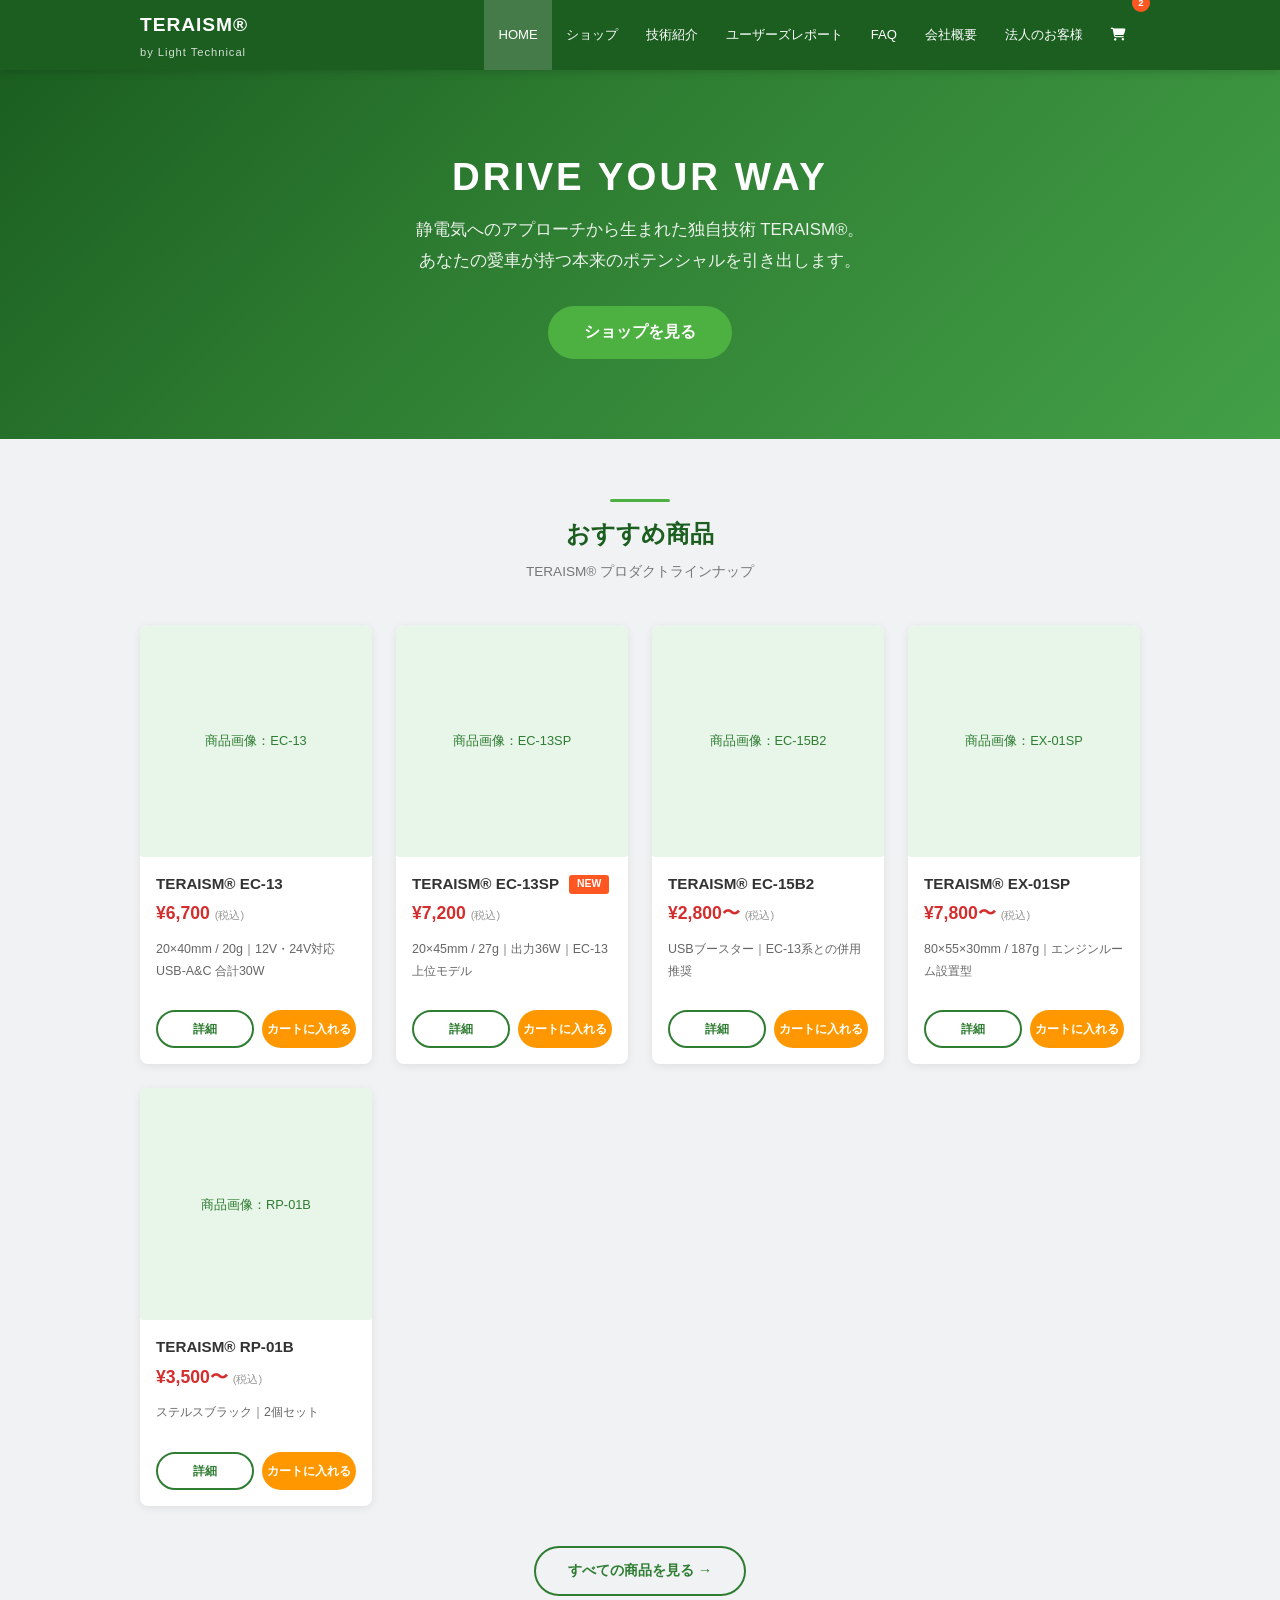
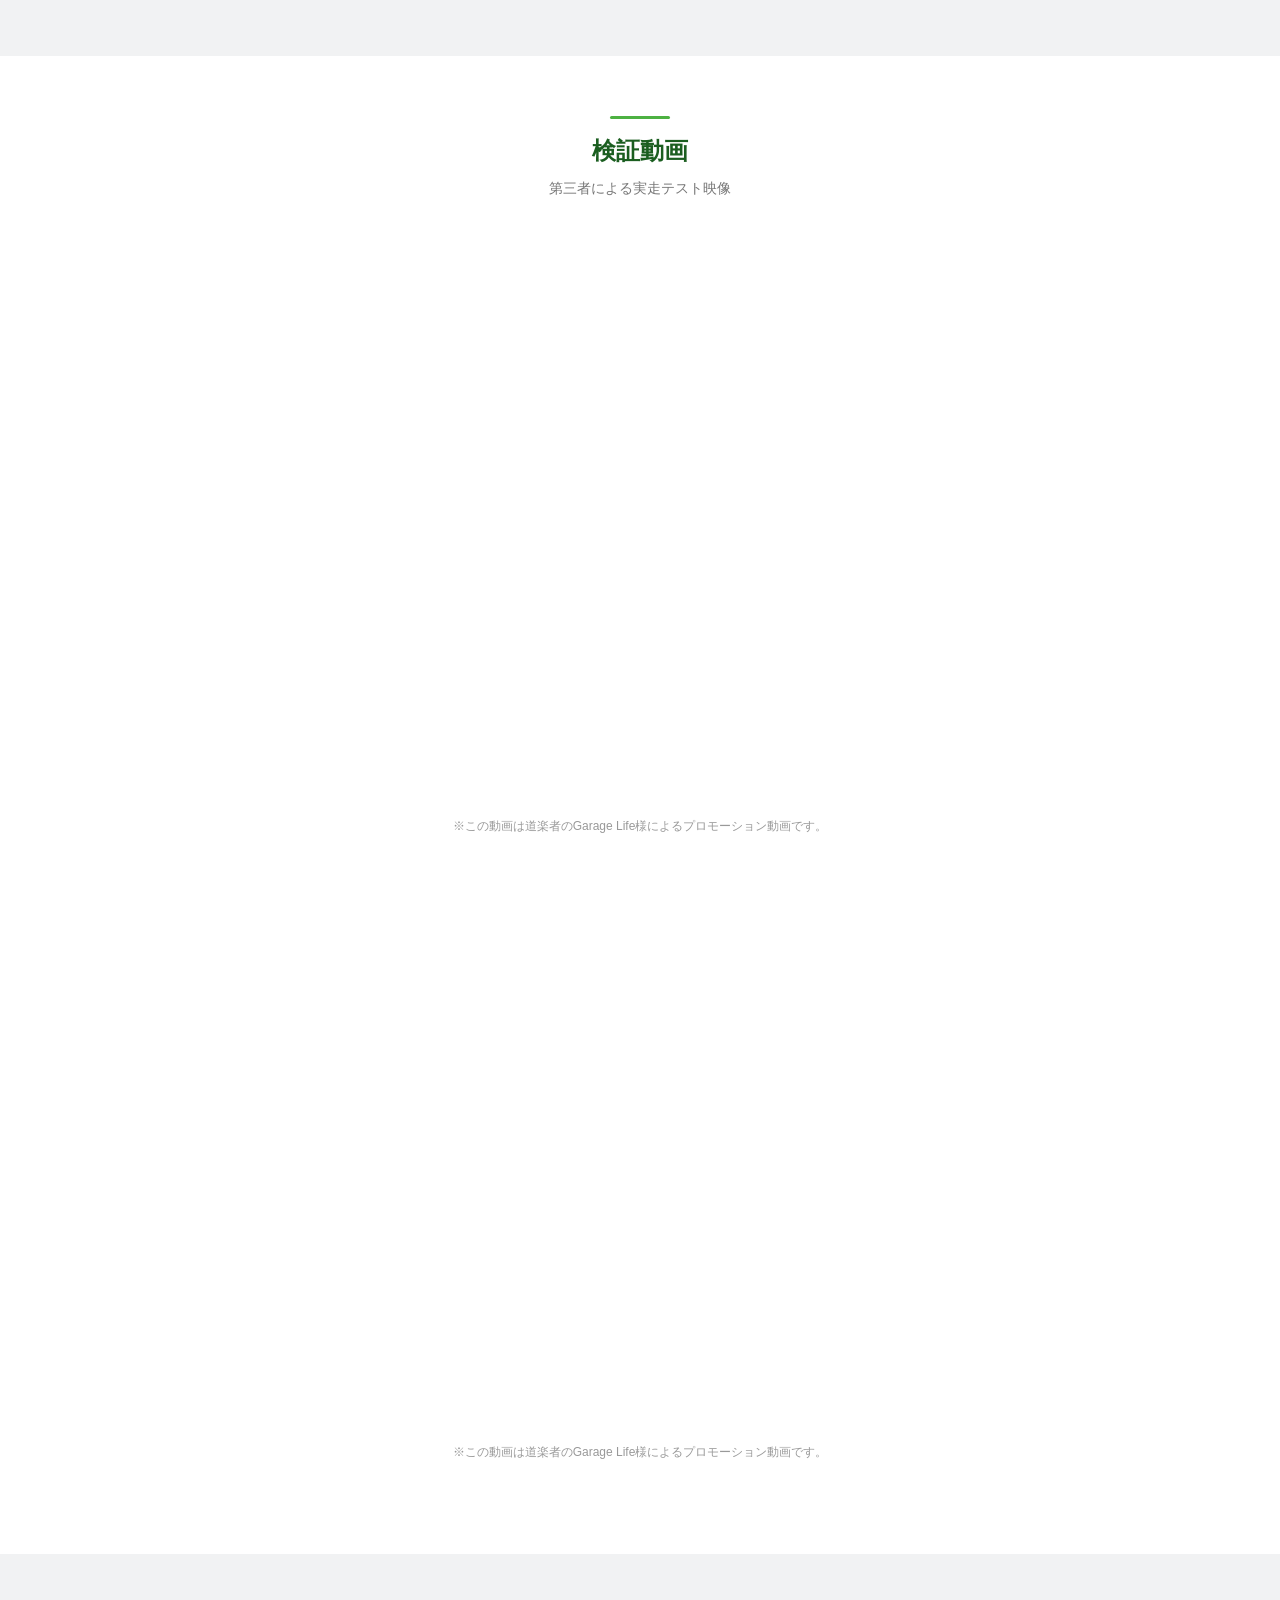
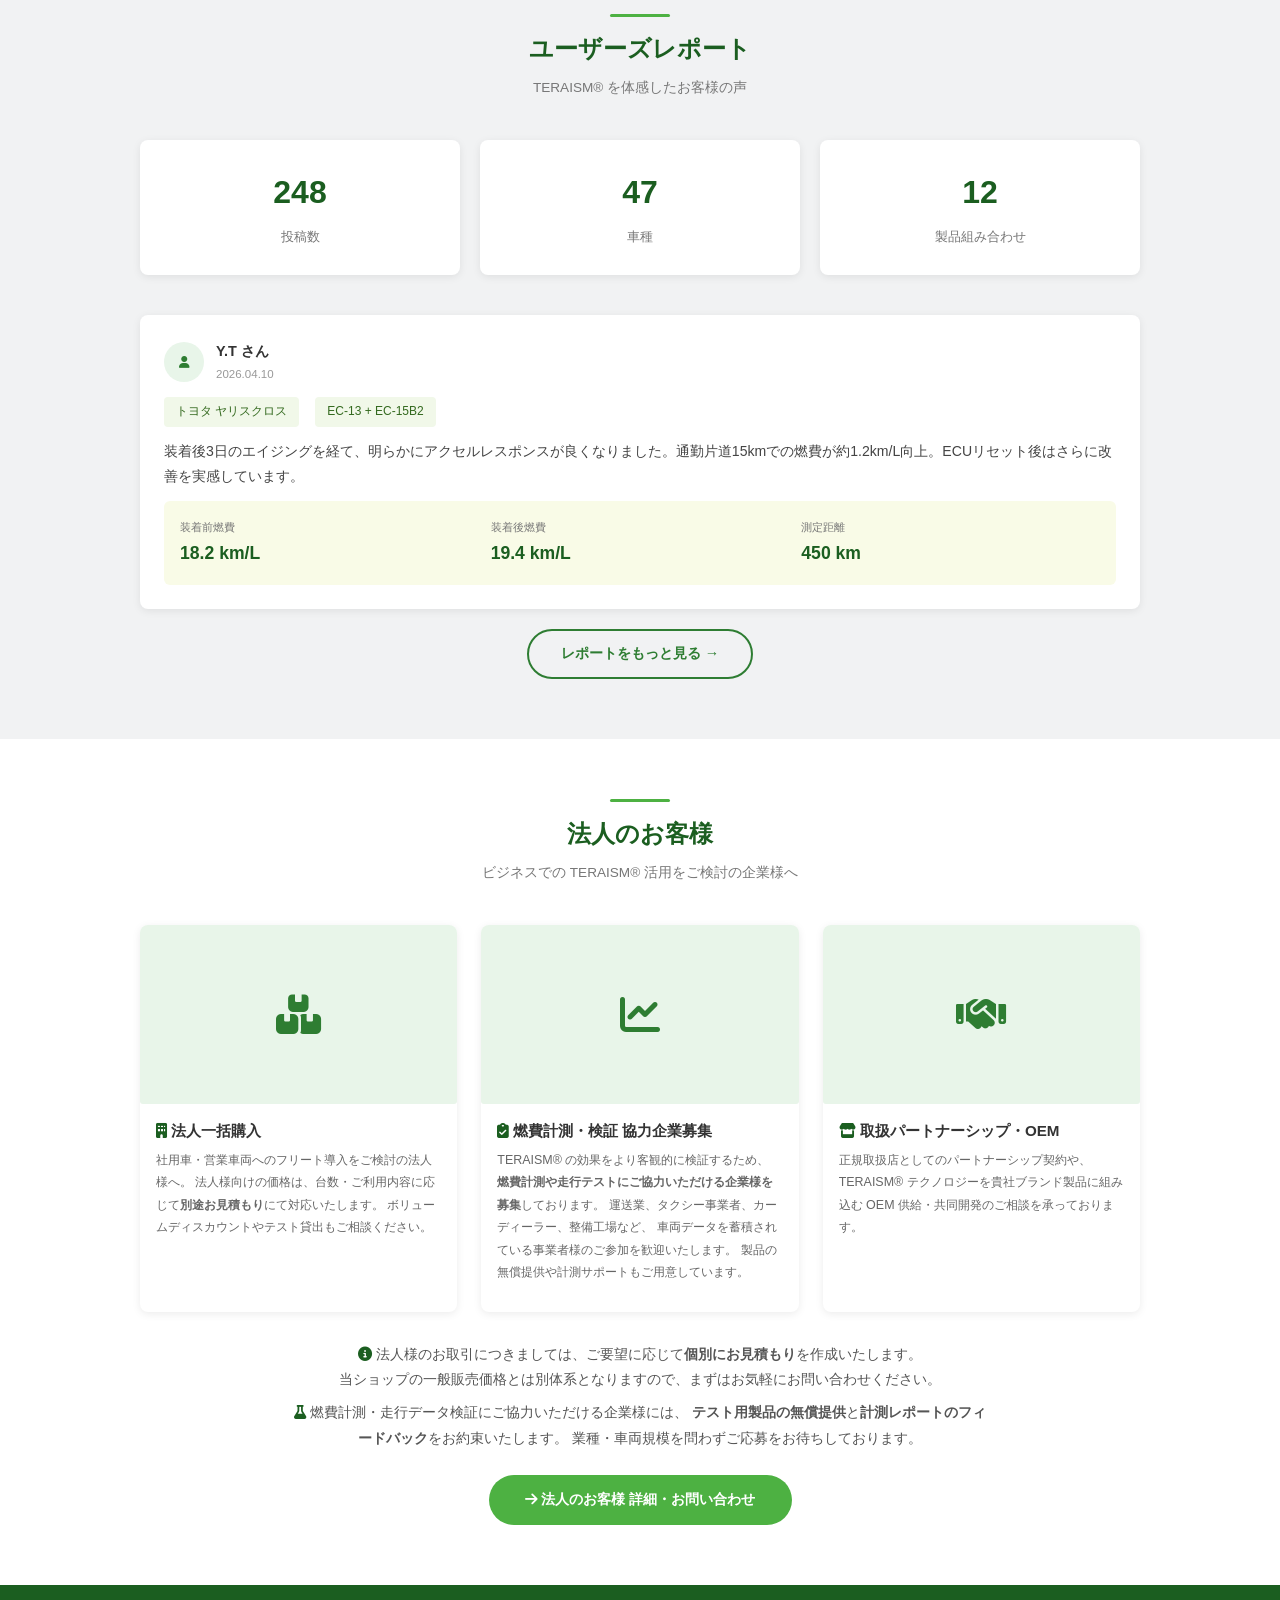
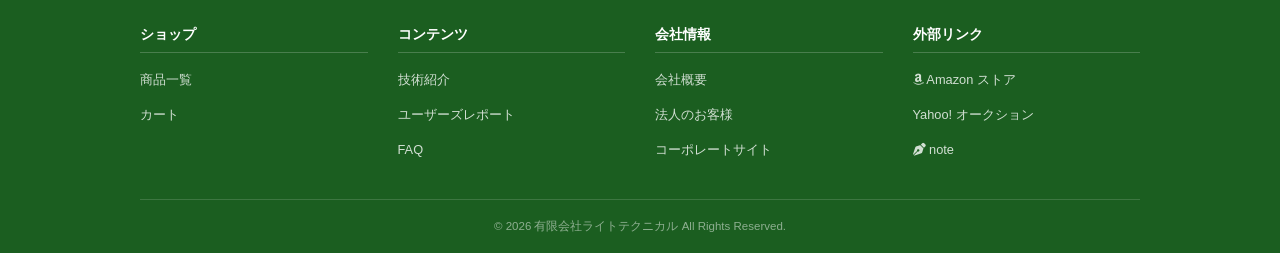
==== commit caa3e85c: "Add files via upload" ====
--- a/index.html
+++ b/index.html
@@ -22,6 +22,7 @@
       <li><a href="reports.html">ユーザーズレポート</a></li>
       <li><a href="faq.html">FAQ</a></li>
       <li><a href="company.html">会社概要</a></li>
+      <li><a href="btob.html">法人のお客様</a></li>
       <li><a href="cart.html" class="cartIcon"><i class="fas fa-shopping-cart"></i><span class="badge">2</span></a></li>
     </ul>
   </div>
@@ -174,6 +175,82 @@
     <div class="text-center mt-20">
       <a href="reports.html" class="btn-outline">レポートをもっと見る →</a>
     </div>
+  </div>
+</section>
+
+<!-- ========== 法人のお客様 ========== -->
+<section class="section section-alt">
+  <div class="container">
+    <div class="section-divider"></div>
+    <h2 class="section-title">法人のお客様</h2>
+    <p class="section-sub">ビジネスでの TERAISM® 活用をご検討の企業様へ</p>
+
+    <div class="product-grid" style="grid-template-columns:repeat(auto-fill,minmax(280px,1fr));">
+
+      <!-- 法人一括購入・別途見積もり -->
+      <div class="product-card">
+        <div class="card-img" style="aspect-ratio:16/9;">
+          <i class="fas fa-boxes-stacked" style="font-size:2.5rem;color:#2e7d32;"></i>
+        </div>
+        <div class="card-body">
+          <h3><i class="fas fa-building" style="color:#1b5e20;"></i> 法人一括購入</h3>
+          <p>
+            社用車・営業車両へのフリート導入をご検討の法人様へ。
+            法人様向けの価格は、台数・ご利用内容に応じて<strong>別途お見積もり</strong>にて対応いたします。
+            ボリュームディスカウントやテスト貸出もご相談ください。
+          </p>
+        </div>
+      </div>
+
+      <!-- 燃費計測等の協力企業募集 -->
+      <div class="product-card">
+        <div class="card-img" style="aspect-ratio:16/9;">
+          <i class="fas fa-chart-line" style="font-size:2.5rem;color:#2e7d32;"></i>
+        </div>
+        <div class="card-body">
+          <h3><i class="fas fa-clipboard-check" style="color:#1b5e20;"></i> 燃費計測・検証 協力企業募集</h3>
+          <p>
+            TERAISM® の効果をより客観的に検証するため、
+            <strong>燃費計測や走行テストにご協力いただける企業様を募集</strong>しております。
+            運送業、タクシー事業者、カーディーラー、整備工場など、
+            車両データを蓄積されている事業者様のご参加を歓迎いたします。
+            製品の無償提供や計測サポートもご用意しています。
+          </p>
+        </div>
+      </div>
+
+      <!-- OEM・取扱パートナーシップ -->
+      <div class="product-card">
+        <div class="card-img" style="aspect-ratio:16/9;">
+          <i class="fas fa-handshake" style="font-size:2.5rem;color:#2e7d32;"></i>
+        </div>
+        <div class="card-body">
+          <h3><i class="fas fa-store" style="color:#1b5e20;"></i> 取扱パートナーシップ・OEM</h3>
+          <p>
+            正規取扱店としてのパートナーシップ契約や、
+            TERAISM® テクノロジーを貴社ブランド製品に組み込む OEM 供給・共同開発のご相談を承っております。
+          </p>
+        </div>
+      </div>
+
+    </div><!-- /.product-grid -->
+
+    <!-- 法人向け補足テキスト -->
+    <div style="max-width:700px;margin:30px auto 0;text-align:center;">
+      <p style="font-size:.88rem;color:#555;margin-bottom:8px;">
+        <i class="fas fa-info-circle" style="color:#1b5e20;"></i>
+        法人様のお取引につきましては、ご要望に応じて<strong>個別にお見積もり</strong>を作成いたします。<br>
+        当ショップの一般販売価格とは別体系となりますので、まずはお気軽にお問い合わせください。
+      </p>
+      <p style="font-size:.88rem;color:#555;margin-bottom:24px;">
+        <i class="fas fa-flask" style="color:#1b5e20;"></i>
+        燃費計測・走行データ検証にご協力いただける企業様には、
+        <strong>テスト用製品の無償提供</strong>と<strong>計測レポートのフィードバック</strong>をお約束いたします。
+        業種・車両規模を問わずご応募をお待ちしております。
+      </p>
+      <a href="btob.html" class="btn-green"><i class="fas fa-arrow-right"></i> 法人のお客様 詳細・お問い合わせ</a>
+    </div>
+
   </div>
 </section>
 
@@ -200,6 +277,7 @@
         <h4>会社情報</h4>
         <ul>
           <li><a href="company.html">会社概要</a></li>
+          <li><a href="btob.html">法人のお客様</a></li>
           <li><a href="https://www.light-technical.com/" target="_blank">コーポレートサイト</a></li>
         </ul>
       </div>
@@ -207,7 +285,7 @@
         <h4>外部リンク</h4>
         <ul>
           <li><a href="https://www.amazon.co.jp/stores/TERAISM%E7%87%83%E8%B2%BB%E5%90%91%E4%B8%8A%E7%B3%BB%E3%82%AB%E3%83%BC%E3%83%91%E3%83%BC%E3%83%84/page/D6041CA1-DF77-4AAE-81E8-C6A9E9E9A1BC" target="_blank"><i class="fab fa-amazon"></i> Amazon ストア</a></li>
-          <li><a href="https://auctions.yahoo.co.jp/seller/68mBTSA7m4TsArky7vfUf31WWP38V" target="_blank">Yahoo!オークション</a></li>
+          <li><a href="https://auctions.yahoo.co.jp/seller/68mBTSA7m4TsArky7vfUf31WWP38V" target="_blank">Yahoo! オークション</a></li>
           <li><a href="https://note.com/teraism" target="_blank"><i class="fas fa-pen-nib"></i> note</a></li>
         </ul>
       </div>
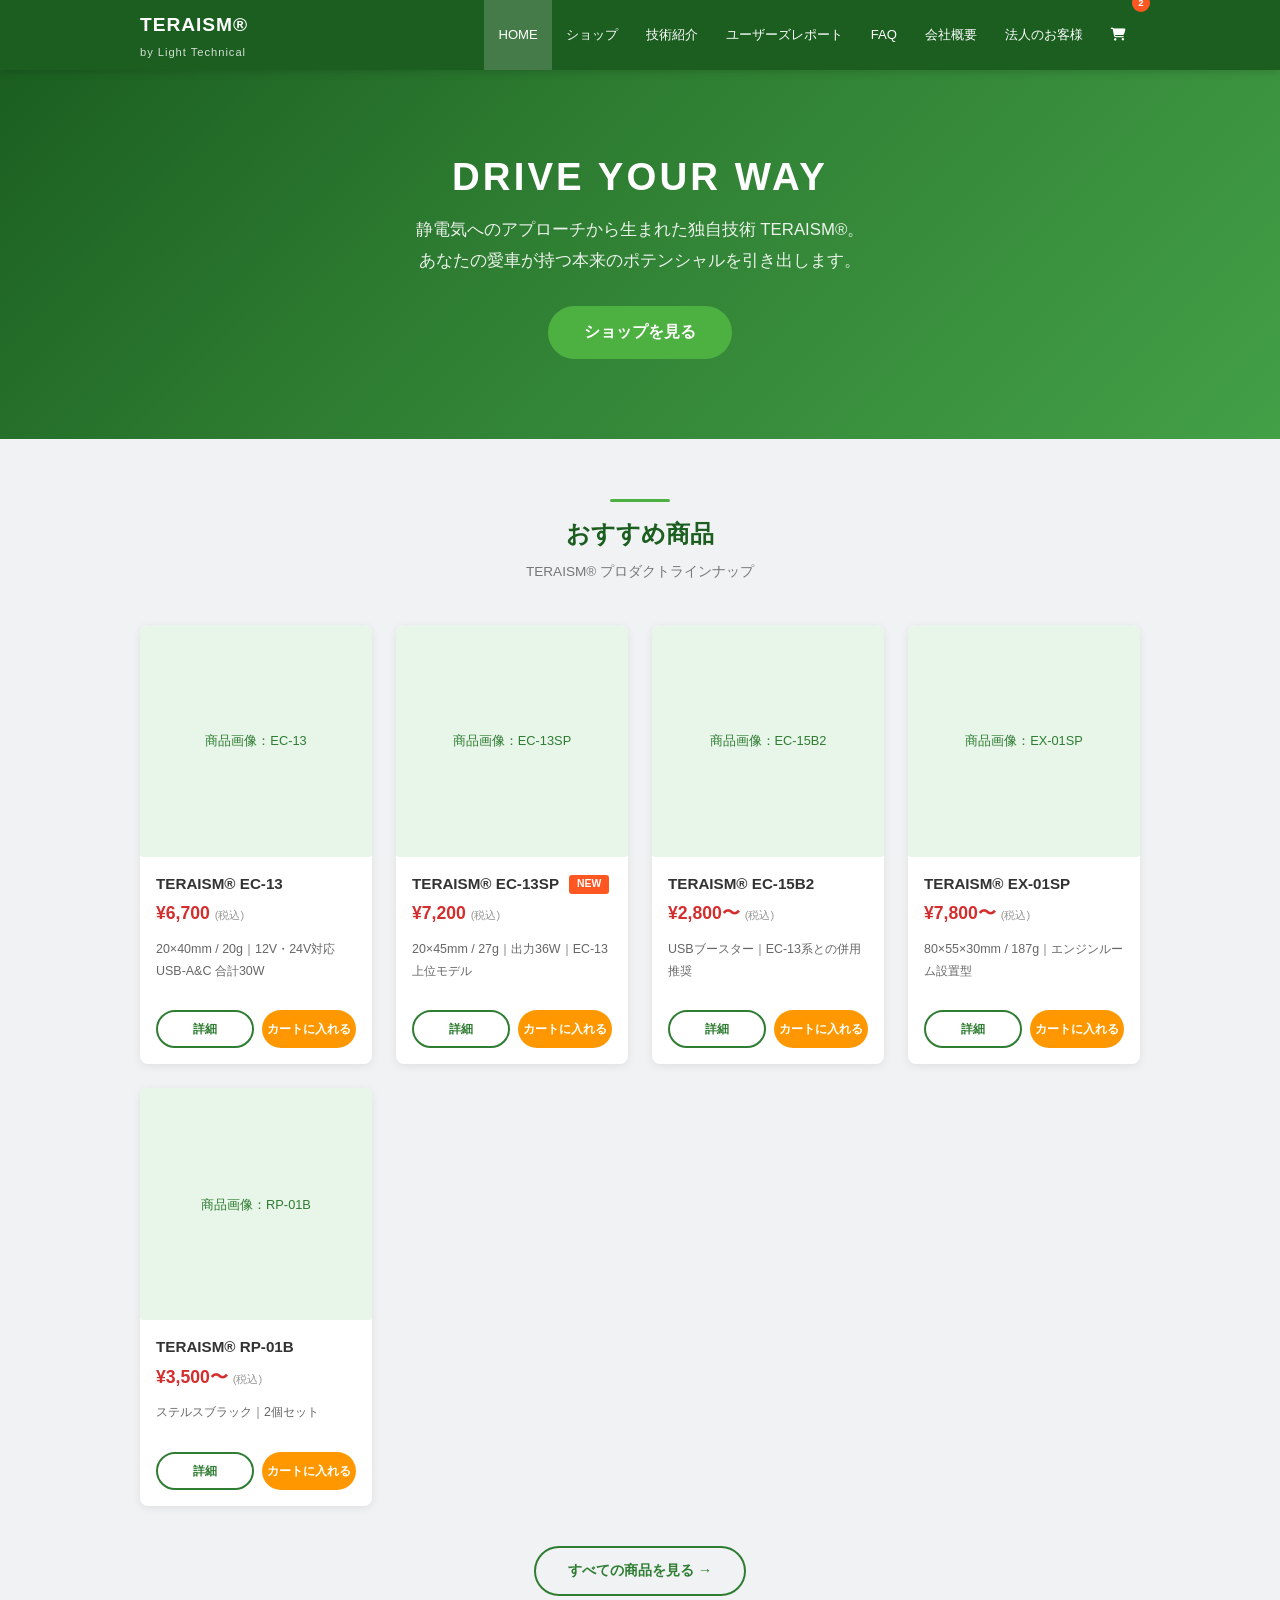
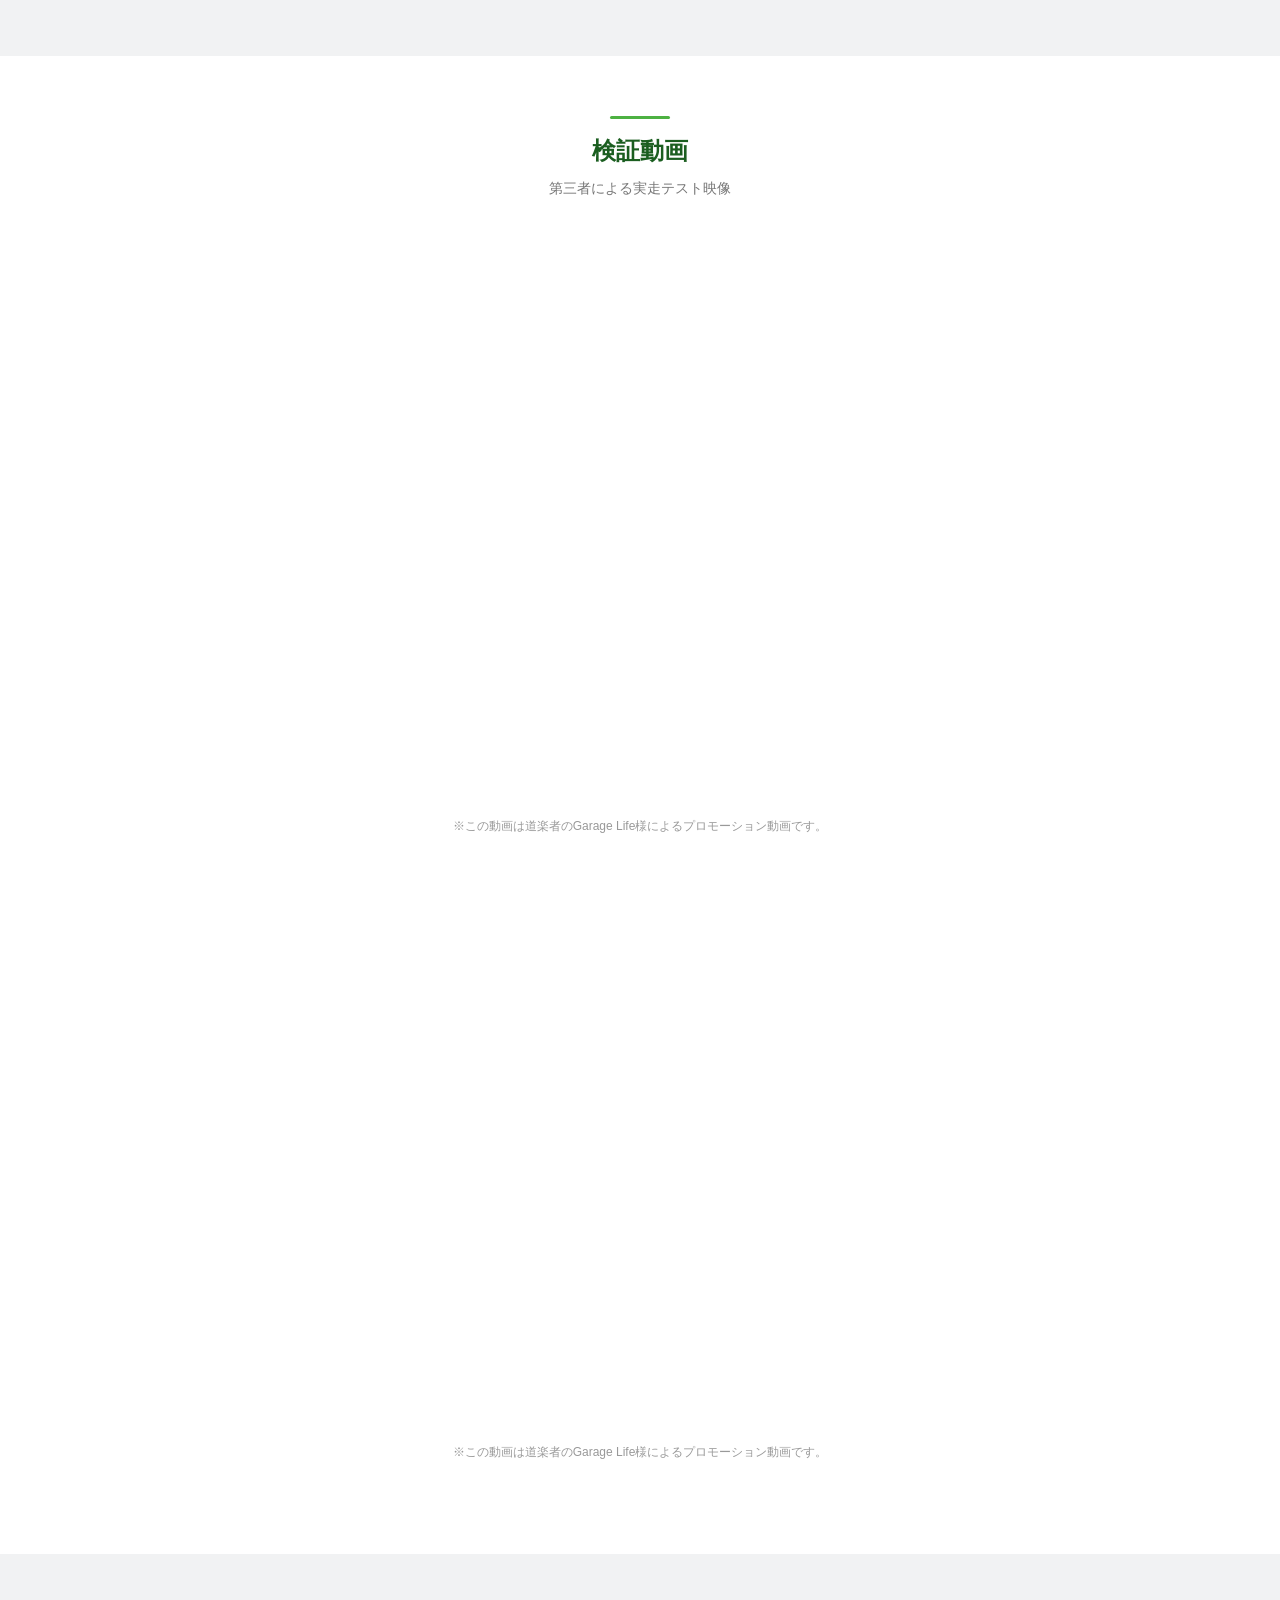
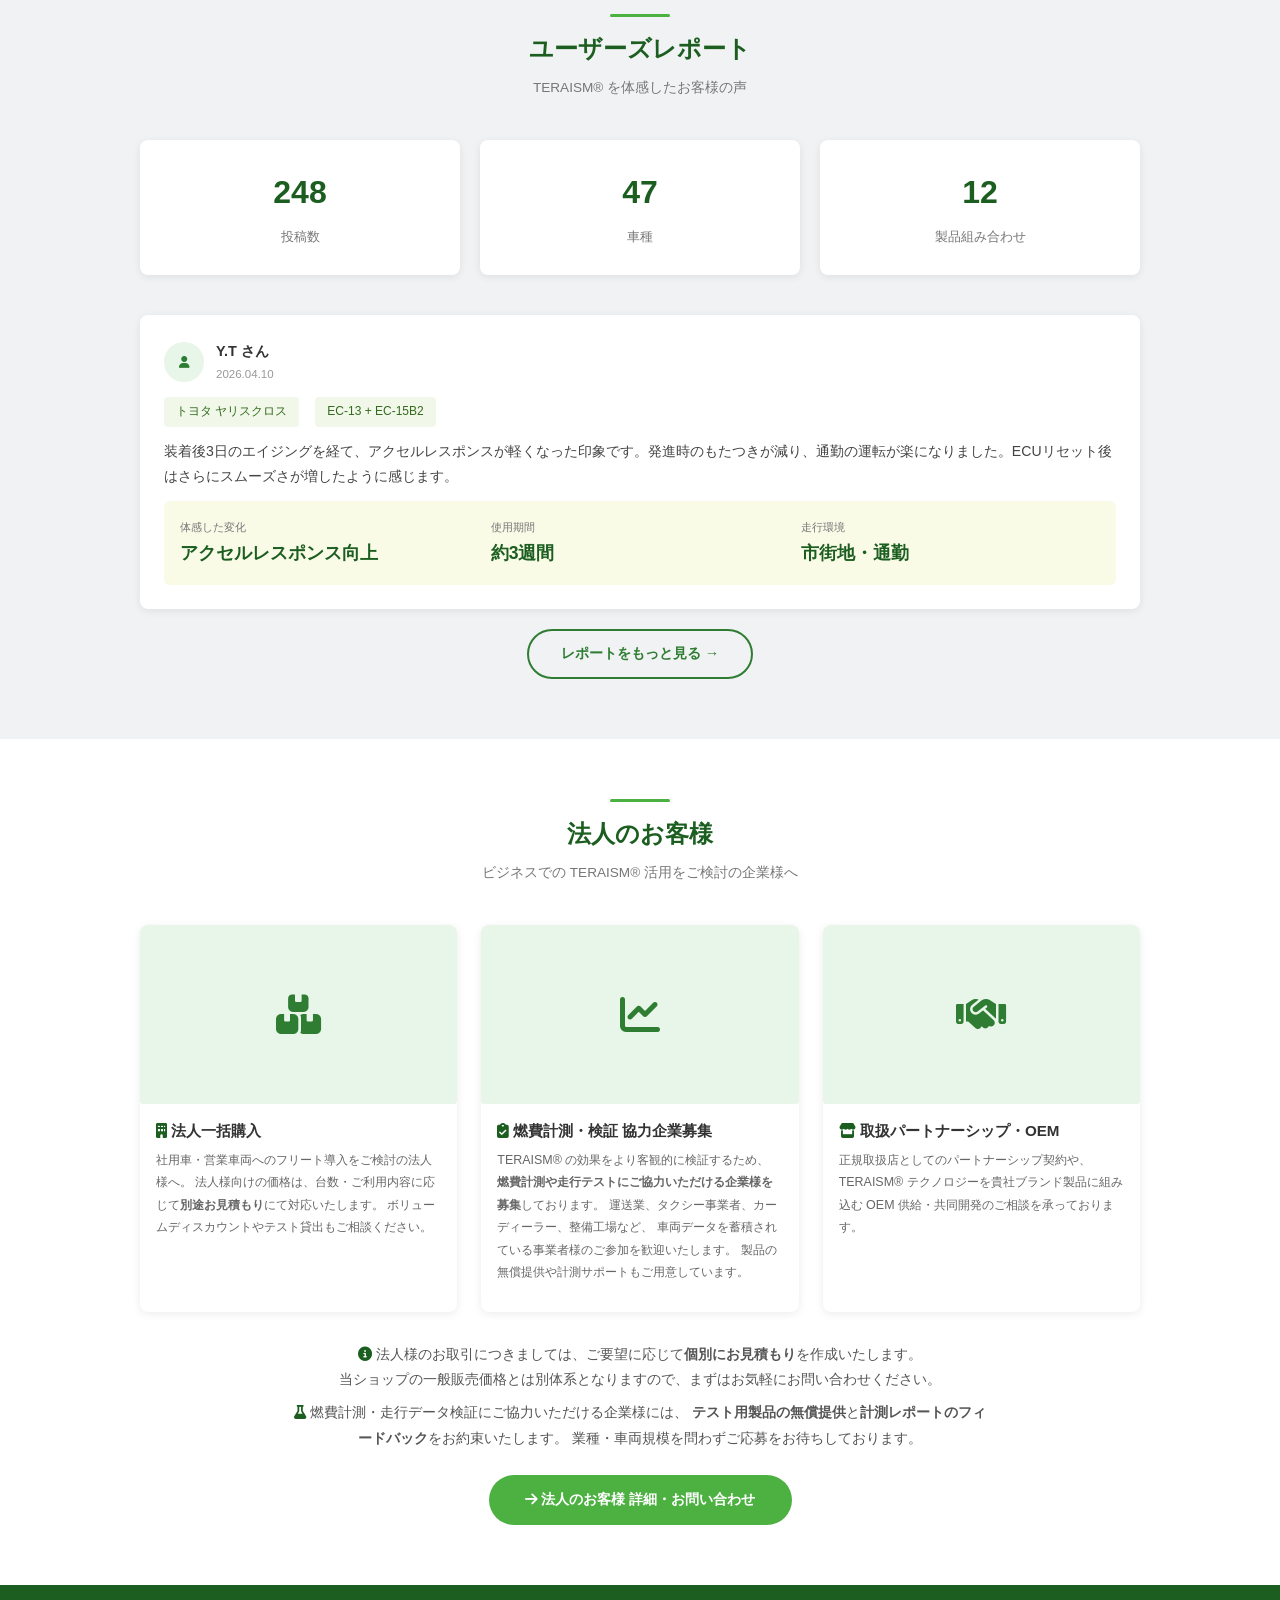
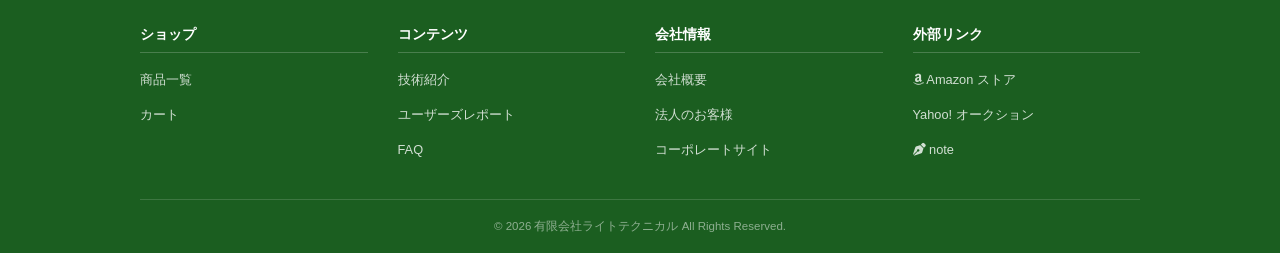
==== commit 78d2f347: "Add files via upload" ====
--- a/index.html
+++ b/index.html
@@ -164,11 +164,11 @@
         <span class="tag">トヨタ ヤリスクロス</span>
         <span class="tag">EC-13 + EC-15B2</span>
       </div>
-      <p class="report-body">装着後3日のエイジングを経て、明らかにアクセルレスポンスが良くなりました。通勤片道15kmでの燃費が約1.2km/L向上。ECUリセット後はさらに改善を実感しています。</p>
+      <p class="report-body">装着後3日のエイジングを経て、アクセルレスポンスが軽くなった印象です。発進時のもたつきが減り、通勤の運転が楽になりました。ECUリセット後はさらにスムーズさが増したように感じます。</p>
       <div class="report-data">
-        <div class="data-item"><span class="data-label">装着前燃費</span><span class="data-value">18.2 km/L</span></div>
-        <div class="data-item"><span class="data-label">装着後燃費</span><span class="data-value">19.4 km/L</span></div>
-        <div class="data-item"><span class="data-label">測定距離</span><span class="data-value">450 km</span></div>
+        <div class="data-item"><span class="data-label">体感した変化</span><span class="data-value">アクセルレスポンス向上</span></div>
+        <div class="data-item"><span class="data-label">使用期間</span><span class="data-value">約3週間</span></div>
+        <div class="data-item"><span class="data-label">走行環境</span><span class="data-value">市街地・通勤</span></div>
       </div>
     </div>
 
